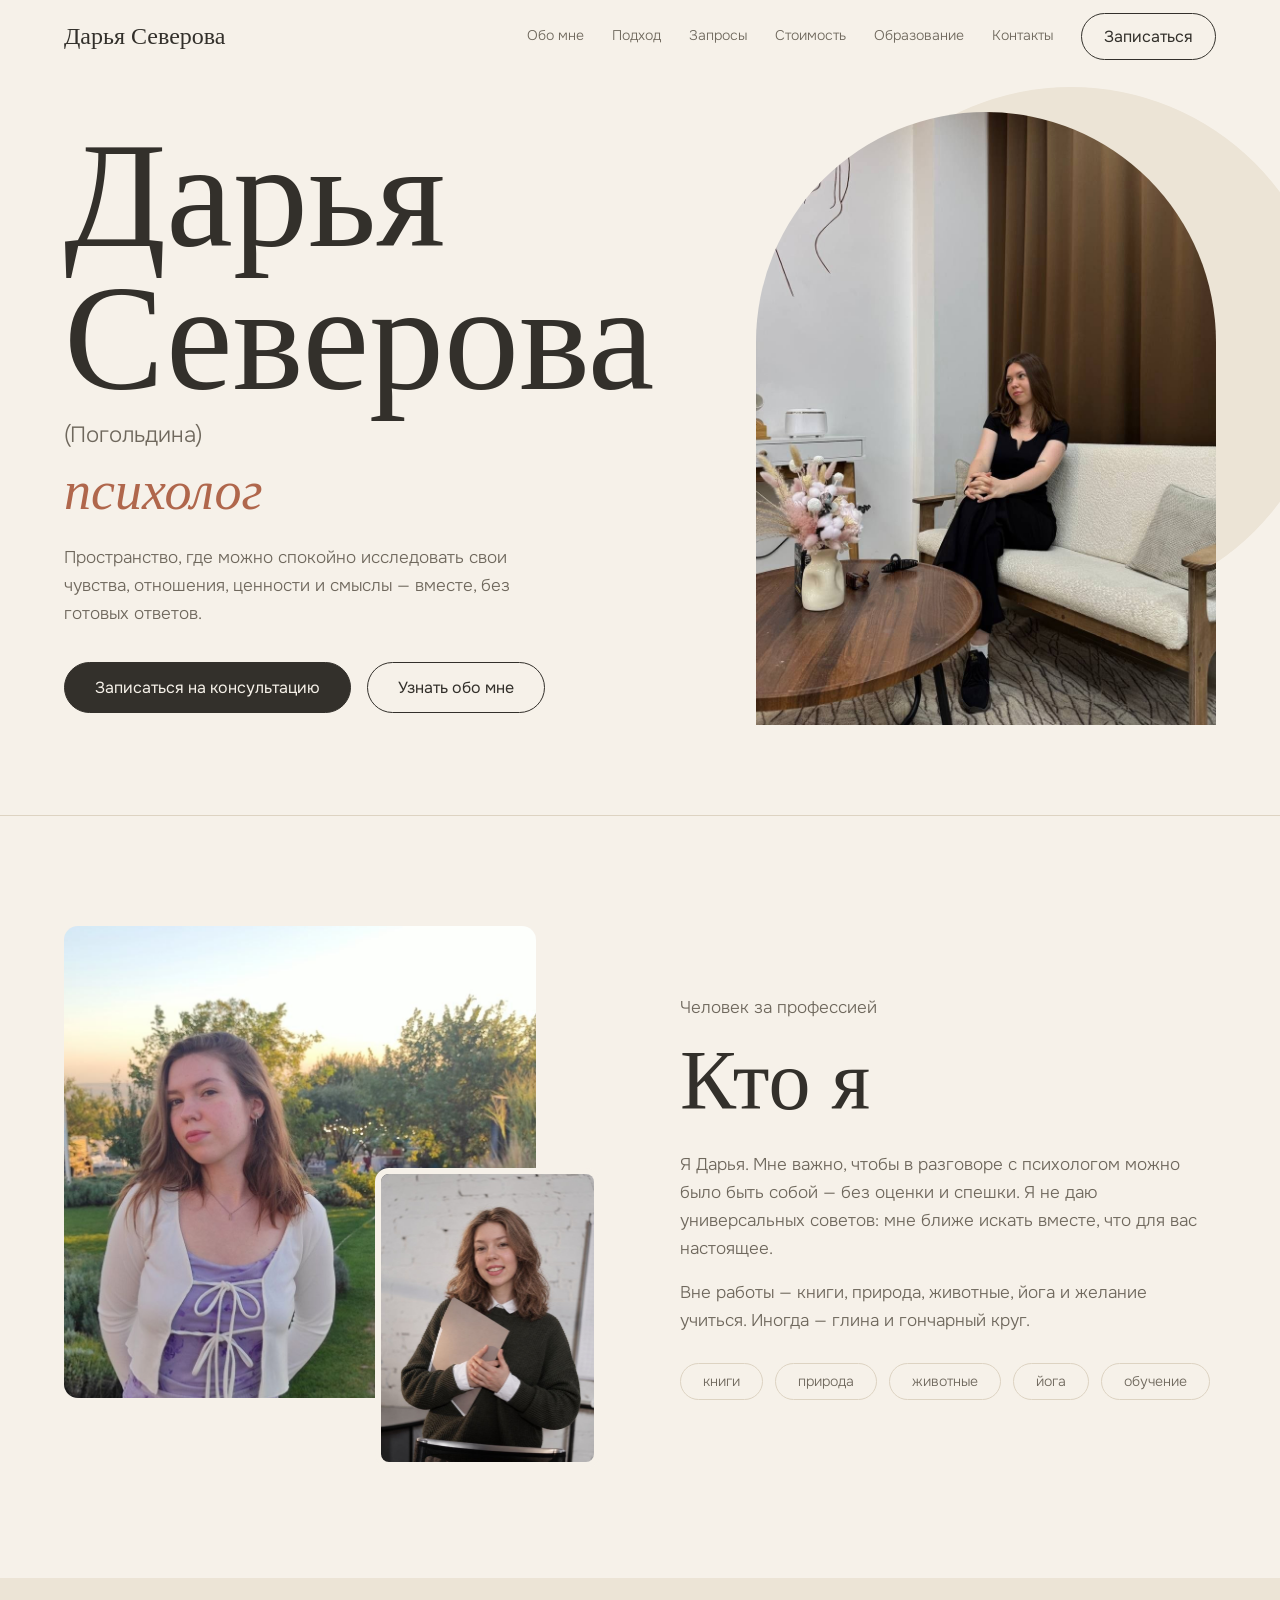
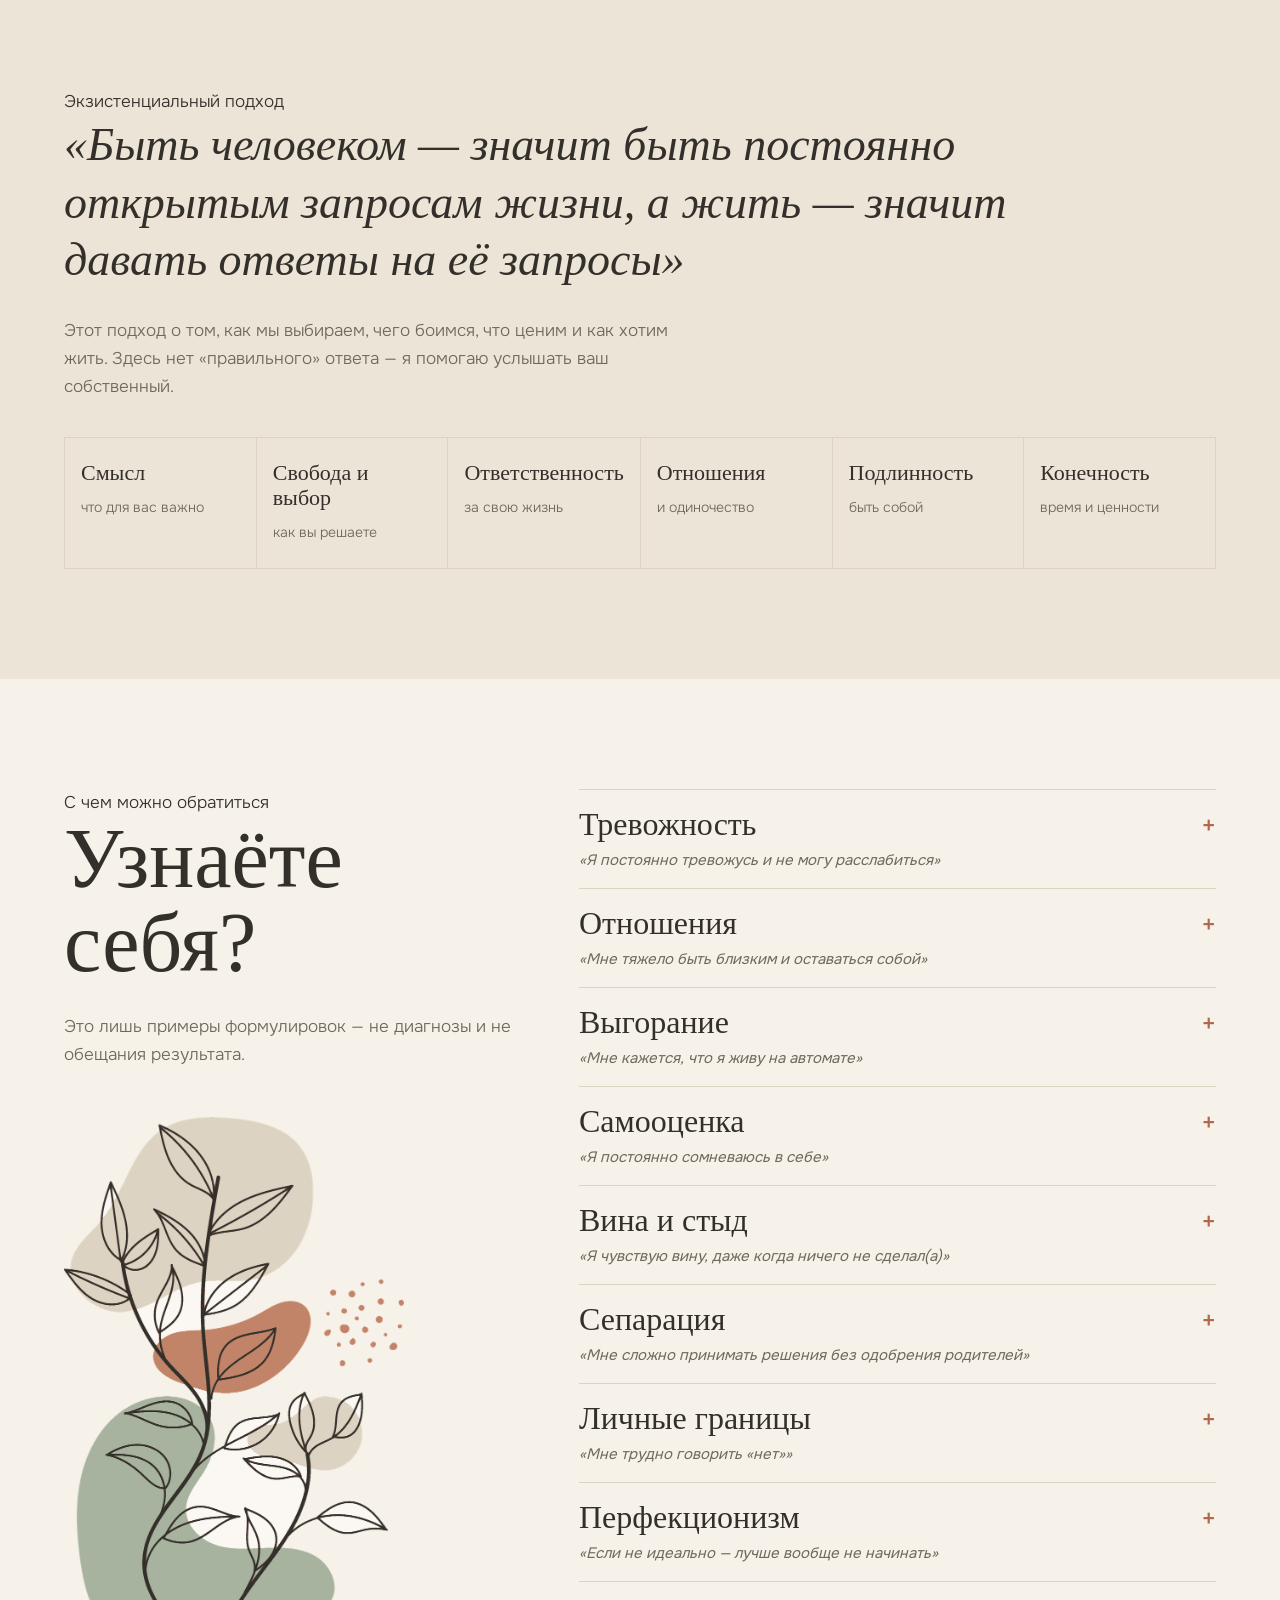
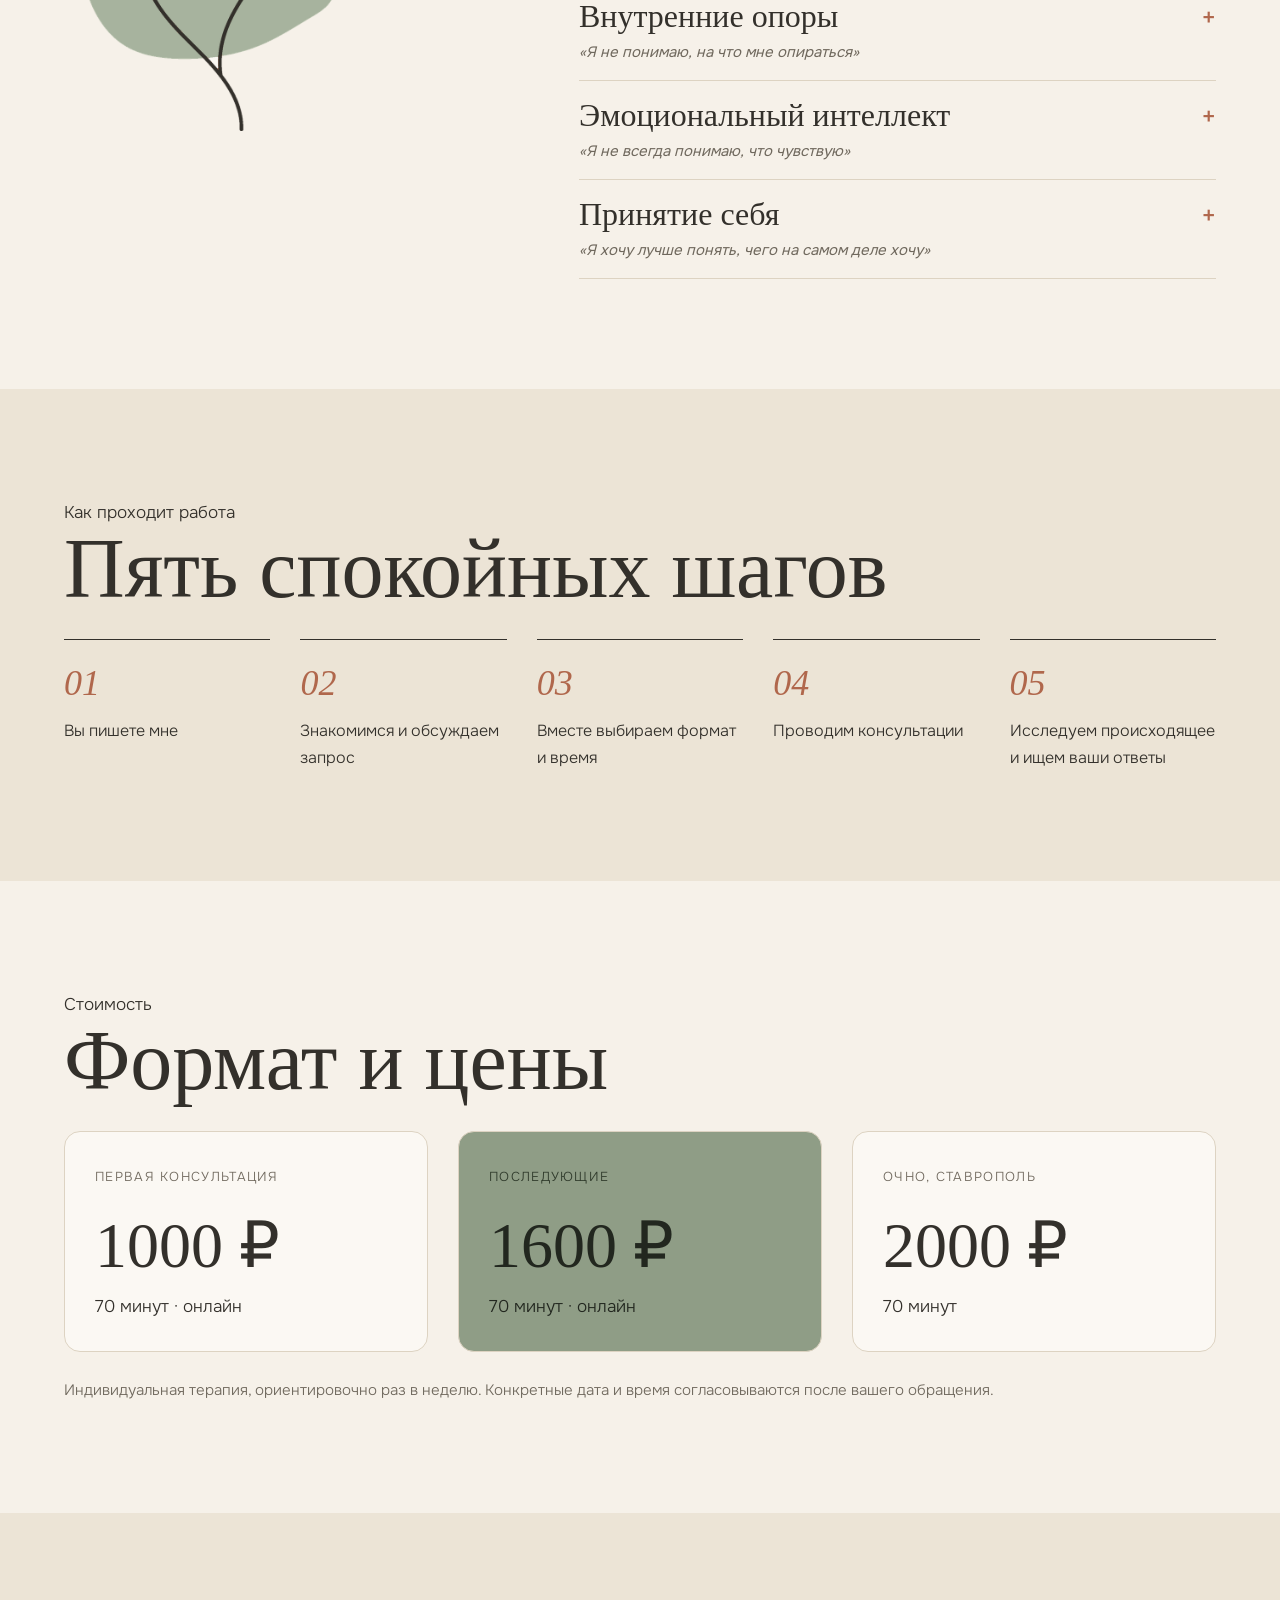
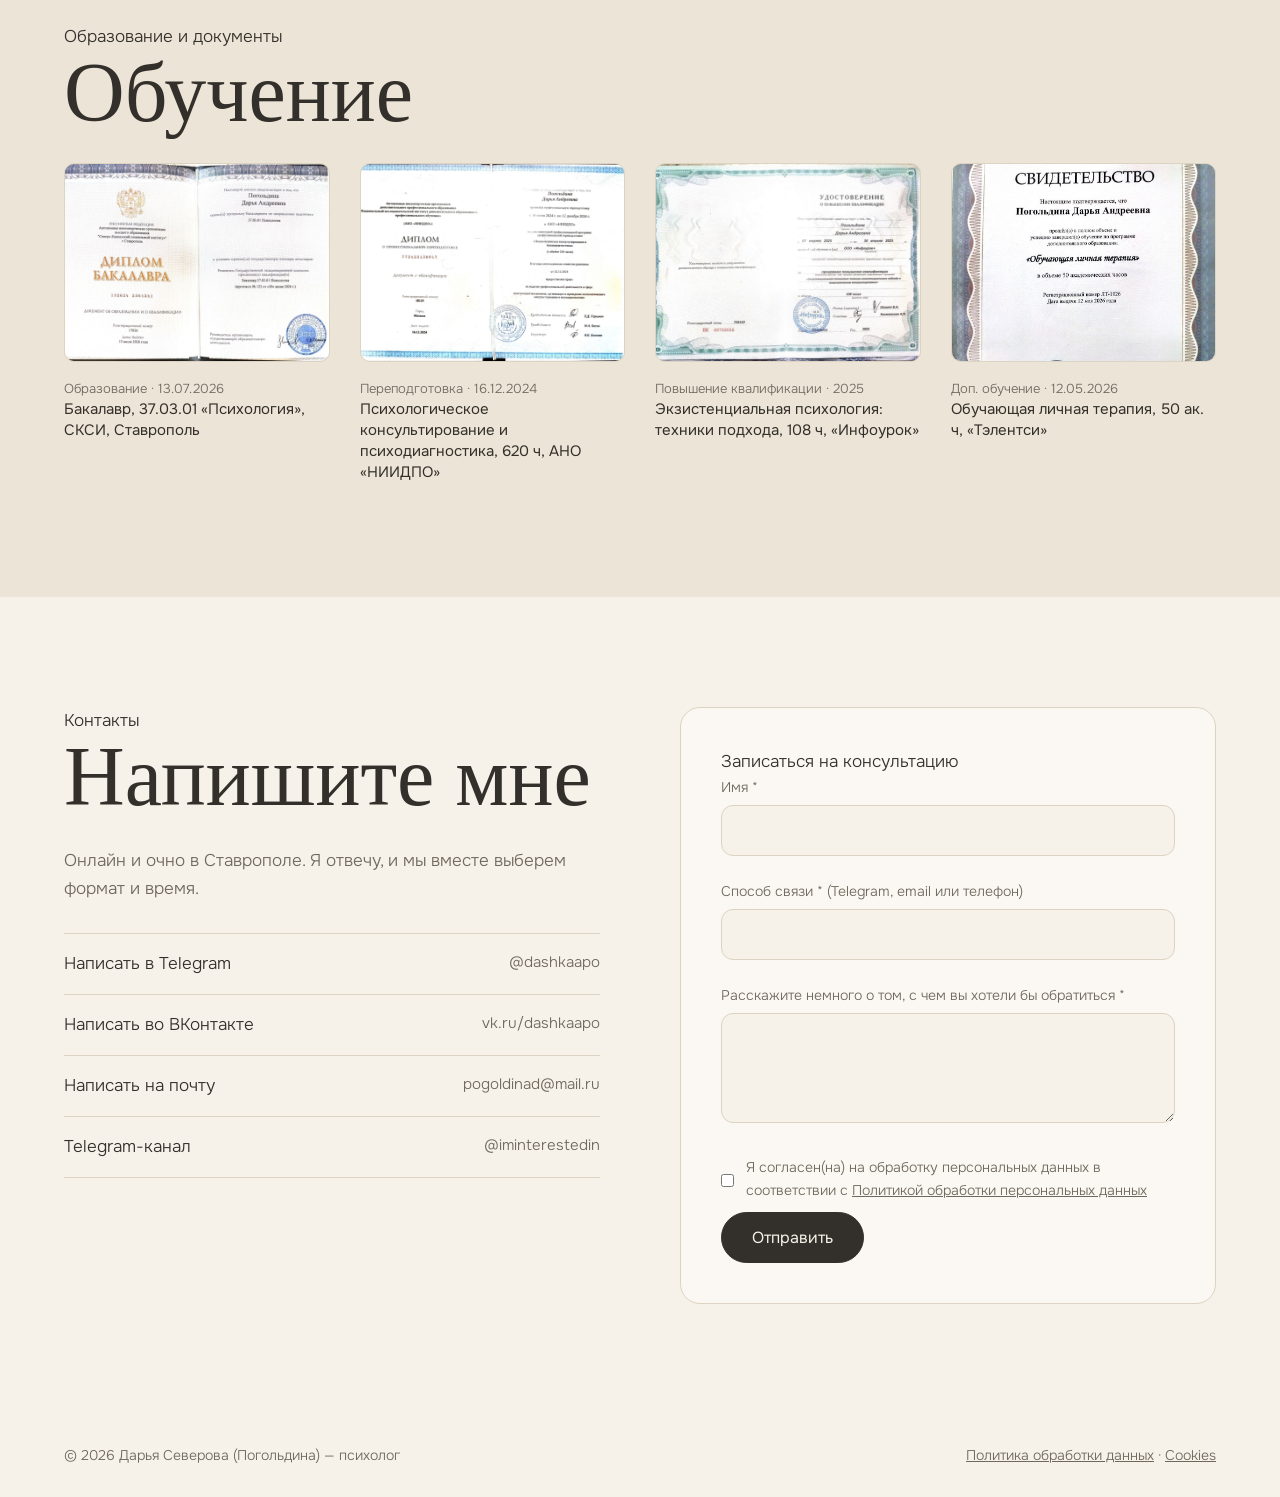
==== index.html @ a4f7fffe "Add files via upload" ====
<!doctype html>
<html lang="ru">
  <head>
    <meta charset="utf-8" />
    <meta name="viewport" content="width=device-width,initial-scale=1" />
    <title>Дарья Северова — психолог | Ставрополь и онлайн</title>
    <meta
      name="description"
      content="Дарья Северова — психолог, экзистенциальный подход. Индивидуальные консультации онлайн и очно в Ставрополе. Первая консультация — 1000 ₽."
    />
    <link rel="canonical" href="https://daryaseverova.github.io/" />
    <meta property="og:url" content="https://daryaseverova.github.io/" />
    <meta
      property="og:image"
      content="https://daryaseverova.github.io/img/portrait-main.jpg"
    />
    <meta property="og:locale" content="ru_RU" />
    <meta property="og:title" content="Дарья Северова — психолог" />
    <meta
      property="og:description"
      content="Психолог, экзистенциальный подход. Консультации онлайн и очно в Ставрополе. Первая консультация — 1000 ₽."
    />
    <meta property="og:type" content="website" />
    <script type="application/ld+json">
      {
        "@context": "https://schema.org",
        "@graph": [
          {
            "@type": "WebSite",
            "@id": "https://daryaseverova.github.io/#site",
            "url": "https://daryaseverova.github.io/",
            "name": "Дарья Северова — психолог",
            "inLanguage": "ru"
          },
          {
            "@type": "Person",
            "@id": "https://daryaseverova.github.io/#person",
            "name": "Дарья Северова",
            "alternateName": "Дарья Погольдина",
            "jobTitle": "Психолог",
            "url": "https://daryaseverova.github.io/",
            "image": "https://daryaseverova.github.io/img/portrait-main.jpg",
            "email": "mailto:pogoldinad@mail.ru",
            "workLocation": {
              "@type": "Place",
              "address": {
                "@type": "PostalAddress",
                "addressLocality": "Ставрополь",
                "addressCountry": "RU"
              }
            },
            "knowsAbout": [
              "экзистенциальная психология",
              "психологическое консультирование"
            ],
            "alumniOf": {
              "@type": "CollegeOrUniversity",
              "name": "Северо-Кавказский социальный институт"
            },
            "sameAs": [
              "https://t.me/dashkaapo",
              "https://vk.ru/dashkaapo",
              "https://t.me/iminterestedin"
            ]
          }
        ]
      }
    </script>
    <link rel="icon" href="/favicon.svg" type="image/svg+xml" />
    <link rel="icon" href="/favicon.ico" sizes="48x48" />
    <link rel="apple-touch-icon" href="/apple-touch-icon.png" />
    <link rel="stylesheet" href="css/style.css" />
  </head>

  <body>
    <header>
      <div class="wrap">
        <a class="logo" href="#top">Дарья Северова</a>
        <button class="burger" aria-label="Меню" aria-expanded="false">
          ☰
        </button>
        <nav aria-label="Основная">
          <a href="#about">Обо мне</a><a href="#approach">Подход</a
          ><a href="#requests">Запросы</a><a href="#price">Стоимость</a
          ><a href="#education">Образование</a><a href="#contacts">Контакты</a
          ><a class="btn" href="#contacts">Записаться</a>
        </nav>
      </div>
    </header>
    <main id="top">
      <section class="hero">
        <div class="wrap">
          <div>
            <h1>Дарья Северова</h1>
            <p class="maiden">(Погольдина)</p>
            <p class="role">психолог</p>
            <p class="lead">
              Пространство, где можно спокойно исследовать свои чувства,
              отношения, ценности и смыслы — вместе, без готовых ответов.
            </p>
            <div class="btns">
              <a class="btn fill" href="#contacts">Записаться на консультацию</a
              ><a class="btn" href="#about">Узнать обо мне</a>
            </div>
          </div>
          <div class="arch">
            <img src="img/portrait-main.jpg" alt="Дарья Северова, психолог" />
          </div>
        </div>
      </section>
      <section
        id="about"
        class="about"
        style="border-top: 1px solid var(--line)"
      >
        <div class="wrap">
          <div class="ph rv">
            <img
              class="big"
              src="img/portrait-smile.jpg"
              alt="Дарья улыбается"
              loading="lazy"
            /><img
              class="small"
              src="img/portrait-flower.jpg"
              alt="Дарья рядом с сухими цветами"
              loading="lazy"
            />
          </div>
          <div class="rv">
            <p class="eyebrow">Человек за профессией</p>
            <h2>Кто я</h2>
            <p>
              Я Дарья. Мне важно, чтобы в разговоре с психологом можно было быть
              собой — без оценки и спешки. Я не даю универсальных советов: мне
              ближе искать вместе, что для вас настоящее.
            </p>
            <p>
              Вне работы — книги, природа, животные, йога и желание учиться.
              Иногда — глина и гончарный круг.
            </p>
            <ul class="tags">
              <li>книги</li>
              <li>природа</li>
              <li>животные</li>
              <li>йога</li>
              <li>обучение</li>
            </ul>
          </div>
        </div>
      </section>
      <section id="approach" class="alt">
        <div class="wrap rv">
          <p class="eyebrow">Экзистенциальный подход</p>
          <p class="quote">
            «Быть человеком — значит быть постоянно открытым запросам жизни, а
            жить — значит давать ответы на её запросы»
          </p>
          <p class="lead2">
            Этот подход о том, как мы выбираем, чего боимся, что ценим и как
            хотим жить. Здесь нет «правильного» ответа — я помогаю услышать ваш
            собственный.
          </p>
          <div class="six">
            <div>
              <h3>Смысл</h3>
              <span>что для вас важно</span>
            </div>
            <div>
              <h3>Свобода и выбор</h3>
              <span>как вы решаете</span>
            </div>
            <div>
              <h3>Ответственность</h3>
              <span>за свою жизнь</span>
            </div>
            <div>
              <h3>Отношения</h3>
              <span>и одиночество</span>
            </div>
            <div>
              <h3>Подлинность</h3>
              <span>быть собой</span>
            </div>
            <div>
              <h3>Конечность</h3>
              <span>время и ценности</span>
            </div>
          </div>
        </div>
      </section>
      <section id="requests" class="req">
        <div class="wrap">
          <div class="rv">
            <p class="eyebrow">С чем можно обратиться</p>
            <h2>Узнаёте себя?</h2>
            <p class="note">
              Это лишь примеры формулировок — не диагнозы и не обещания
              результата.
            </p>
            <img
              class="ill"
              src="img/botanical.png"
              alt=""
              width="800"
              height="1443"
              loading="lazy"
            />
          </div>
          <div class="acc rv">
            <div class="acc-item">
              <button aria-expanded="false">
                <h3>Тревожность</h3>
                <em>«Я постоянно тревожусь и не могу расслабиться»</em
                ><span class="plus" aria-hidden="true">+</span>
              </button>
              <p class="more">
                Можно разобраться, что стоит за напряжением, и найти опоры,
                которые подходят именно вам.
              </p>
            </div>
            <div class="acc-item">
              <button aria-expanded="false">
                <h3>Отношения</h3>
                <em>«Мне тяжело быть близким и оставаться собой»</em
                ><span class="plus" aria-hidden="true">+</span>
              </button>
              <p class="more">
                Исследуем, как вы строите близость, чего хотите и чего боитесь в
                отношениях.
              </p>
            </div>
            <div class="acc-item">
              <button aria-expanded="false">
                <h3>Выгорание</h3>
                <em>«Мне кажется, что я живу на автомате»</em
                ><span class="plus" aria-hidden="true">+</span>
              </button>
              <p class="more">
                Смотрим на усталость, ресурсы и на то, что для вас действительно
                важно.
              </p>
            </div>
            <div class="acc-item">
              <button aria-expanded="false">
                <h3>Самооценка</h3>
                <em>«Я постоянно сомневаюсь в себе»</em
                ><span class="plus" aria-hidden="true">+</span>
              </button>
              <p class="more">
                Присматриваемся к внутреннему голосу и учимся опираться на
                собственный взгляд.
              </p>
            </div>
            <div class="acc-item">
              <button aria-expanded="false">
                <h3>Вина и стыд</h3>
                <em>«Я чувствую вину, даже когда ничего не сделал(а)»</em
                ><span class="plus" aria-hidden="true">+</span>
              </button>
              <p class="more">
                Бережно исследуем эти чувства и то, откуда они приходят.
              </p>
            </div>
            <div class="acc-item">
              <button aria-expanded="false">
                <h3>Сепарация</h3>
                <em>«Мне сложно принимать решения без одобрения родителей»</em
                ><span class="plus" aria-hidden="true">+</span>
              </button>
              <p class="more">
                Ищем свою позицию во взрослых отношениях с семьёй.
              </p>
            </div>
            <div class="acc-item">
              <button aria-expanded="false">
                <h3>Личные границы</h3>
                <em>«Мне трудно говорить «нет»»</em
                ><span class="plus" aria-hidden="true">+</span>
              </button>
              <p class="more">
                Понимаем, где ваши границы и что мешает их обозначать.
              </p>
            </div>
            <div class="acc-item">
              <button aria-expanded="false">
                <h3>Перфекционизм</h3>
                <em>«Если не идеально — лучше вообще не начинать»</em
                ><span class="plus" aria-hidden="true">+</span>
              </button>
              <p class="more">
                Смотрим, какие требования к себе вы держите и чему они служат.
              </p>
            </div>
            <div class="acc-item">
              <button aria-expanded="false">
                <h3>Внутренние опоры</h3>
                <em>«Я не понимаю, на что мне опираться»</em
                ><span class="plus" aria-hidden="true">+</span>
              </button>
              <p class="more">
                Вместе ищем ваши ценности, ресурсы и точки опоры.
              </p>
            </div>
            <div class="acc-item">
              <button aria-expanded="false">
                <h3>Эмоциональный интеллект</h3>
                <em>«Я не всегда понимаю, что чувствую»</em
                ><span class="plus" aria-hidden="true">+</span>
              </button>
              <p class="more">
                Учимся замечать, называть и проживать свои чувства.
              </p>
            </div>
            <div class="acc-item">
              <button aria-expanded="false">
                <h3>Принятие себя</h3>
                <em>«Я хочу лучше понять, чего на самом деле хочу»</em
                ><span class="plus" aria-hidden="true">+</span>
              </button>
              <p class="more">
                Исследуем желания, ценности и собственные ответы.
              </p>
            </div>
          </div>
        </div>
      </section>
      <section class="alt">
        <div class="wrap rv">
          <p class="eyebrow">Как проходит работа</p>
          <h2>Пять спокойных шагов</h2>
          <ol class="steps">
            <li><b>01</b>Вы пишете мне</li>
            <li><b>02</b>Знакомимся и обсуждаем запрос</li>
            <li><b>03</b>Вместе выбираем формат и время</li>
            <li><b>04</b>Проводим консультации</li>
            <li><b>05</b>Исследуем происходящее и ищем ваши ответы</li>
          </ol>
        </div>
      </section>
      <section id="price">
        <div class="wrap rv">
          <p class="eyebrow">Стоимость</p>
          <h2>Формат и цены</h2>
          <div class="prices">
            <div class="price">
              <small>Первая консультация</small><strong>1000 ₽</strong>70 минут
              · онлайн
            </div>
            <div class="price sage">
              <small>Последующие</small><strong>1600 ₽</strong>70 минут · онлайн
            </div>
            <div class="price">
              <small>Очно, Ставрополь</small><strong>2000 ₽</strong>70 минут
            </div>
          </div>
          <p class="pnote">
            Индивидуальная терапия, ориентировочно раз в неделю. Конкретные дата
            и время согласовываются после вашего обращения.
          </p>
        </div>
      </section>
      <section id="education" class="alt">
        <div class="wrap rv">
          <p class="eyebrow">Образование и документы</p>
          <h2>Обучение</h2>
          <ul class="docs">
            <li>
              <button
                class="doc"
                data-cap="Бакалавр, 37.03.01 «Психология», СКСИ, Ставрополь"
              >
                <img
                  src="img/diploma-1-bachelor.jpg"
                  alt="Диплом бакалавра"
                  loading="lazy"
                /><small>Образование · 13.07.2026</small
                ><span>Бакалавр, 37.03.01 «Психология», СКСИ, Ставрополь</span>
              </button>
            </li>
            <li>
              <button
                class="doc"
                data-cap="Психологическое консультирование и психодиагностика, 620 ч, АНО «НИИДПО»"
              >
                <img
                  src="img/diploma-2-retraining.jpg"
                  alt="Диплом о профессиональной переподготовке"
                  loading="lazy"
                /><small>Переподготовка · 16.12.2024</small
                ><span
                  >Психологическое консультирование и психодиагностика, 620 ч,
                  АНО «НИИДПО»</span
                >
              </button>
            </li>
            <li>
              <button
                class="doc"
                data-cap="Экзистенциальная психология: техники подхода, 108 ч, «Инфоурок»"
              >
                <img
                  src="img/diploma-3-existential.jpg"
                  alt="Удостоверение о повышении квалификации"
                  loading="lazy"
                /><small>Повышение квалификации · 2025</small
                ><span
                  >Экзистенциальная психология: техники подхода, 108 ч,
                  «Инфоурок»</span
                >
              </button>
            </li>
            <li>
              <button
                class="doc"
                data-cap="Обучающая личная терапия, 50 ак. ч, «Тэлентси»"
              >
                <img
                  src="img/diploma-4-therapy.jpg"
                  alt="Свидетельство об обучении"
                  loading="lazy"
                /><small>Доп. обучение · 12.05.2026</small
                ><span>Обучающая личная терапия, 50 ак. ч, «Тэлентси»</span>
              </button>
            </li>
          </ul>
        </div>
      </section>
      <section id="contacts" class="contacts">
        <div class="wrap">
          <div class="rv">
            <p class="eyebrow">Контакты</p>
            <h2>Напишите мне</h2>
            <p class="note" style="color: var(--mute); margin-bottom: 30px">
              Онлайн и очно в Ставрополе. Я отвечу, и мы вместе выберем формат и
              время.
            </p>
            <div class="links">
              <a href="https://t.me/dashkaapo" target="_blank" rel="noopener"
                >Написать в Telegram<span>@dashkaapo</span></a
              >
              <a href="https://vk.ru/dashkaapo" target="_blank" rel="noopener"
                >Написать во ВКонтакте<span>vk.ru/dashkaapo</span></a
              >
              <a href="mailto:pogoldinad@mail.ru"
                >Написать на почту<span>pogoldinad@mail.ru</span></a
              >
              <a
                href="https://t.me/iminterestedin"
                target="_blank"
                rel="noopener"
                >Telegram-канал<span>@iminterestedin</span></a
              >
            </div>
          </div>
          <form id="form" class="rv" novalidate>
            <p class="eyebrow">Записаться на консультацию</p>
            <label for="n">Имя *</label
            ><input id="n" type="text" autocomplete="name" required />
            <p class="err" data-for="n"></p>
            <label for="c">Способ связи * (Telegram, email или телефон)</label
            ><input id="c" type="text" required />
            <p class="err" data-for="c"></p>
            <label for="m"
              >Расскажите немного о том, с чем вы хотели бы обратиться *</label
            ><textarea id="m" required></textarea>
            <p class="err" data-for="m"></p>
            <div class="consent">
              <input id="k" type="checkbox" required /><label
                for="k"
                style="margin: 0"
                >Я согласен(на) на обработку персональных данных в соответствии
                с
                <a href="/privacy"
                  >Политикой обработки персональных данных</a
                ></label
              >
            </div>
            <p class="err" data-for="k"></p>
            <button class="btn fill" type="submit">Отправить</button>
            <p class="ok" id="ok" role="status">
              Спасибо за обращение. Дарья свяжется с вами, и вместе вы
              определите удобный формат и время встречи.
            </p>
          </form>
        </div>
      </section>
    </main>
    <footer>
      <div class="wrap">
        <span>© 2026 Дарья Северова (Погольдина) — психолог</span
        ><span
          ><a href="/privacy">Политика обработки данных</a> ·
          <a href="/cookies">Cookies</a></span
        >
      </div>
    </footer>
    <div
      class="lb"
      id="lb"
      role="dialog"
      aria-modal="true"
      aria-label="Просмотр документа"
    >
      <button class="x" aria-label="Закрыть">×</button
      ><button class="p" aria-label="Назад">‹</button>
      <div class="lb-in">
        <img id="lbi" alt="" />
        <p id="lbc"></p>
      </div>
      <button class="n" aria-label="Вперёд">›</button>
    </div>
    <script src="js/main.js"></script>
  </body>
</html>
---- css/style.css ----
@font-face {
  font-family: "Cormorant Garamond";
  font-style: normal;
  font-weight: 300 700;
  font-display: swap;
  src: url("fonts/CormorantGaramond-VariableFont_wght.ttf") format("truetype");
}

@font-face {
  font-family: "Cormorant Garamond";
  font-style: italic;
  font-weight: 300 700;
  font-display: swap;
  src: url("fonts/CormorantGaramond-Italic-VariableFont_wght.ttf")
    format("truetype");
}

@font-face {
  font-family: "Onest";
  font-style: normal;
  font-weight: 100 900;
  font-display: swap;
  src: url("fonts/Onest-VariableFont_wght.ttf") format("truetype");
}

:root {
  --bg: #f6f1e9;
  --bg2: #ece4d6;
  --card: #fbf8f3;
  --line: #ddd3c2;
  --ink: #33302b;
  --mute: #6f685d;
  --sage: #8f9d86;
  --terra: #b0674c;
  --serif: "Cormorant Garamond", Georgia, serif;
  --sans: "Onest", system-ui, sans-serif;
}

* {
  box-sizing: border-box;
  margin: 0;
}

html {
  scroll-behavior: smooth;
  scroll-padding-top: 80px;
}

body {
  background: var(--bg);
  color: var(--ink);
  font: 300 17px/1.65 var(--sans);
  overflow-x: hidden;
}

img {
  display: block;
  max-width: 100%;
}

a {
  color: inherit;
}

:focus-visible {
  outline: 2px solid var(--terra);
  outline-offset: 3px;
}

.wrap {
  max-width: 1200px;
  margin: 0 auto;
  padding: 0 24px;
}

h1,
h2,
h3 {
  font-family: var(--serif);
  font-weight: 400;
  line-height: 1;
}

h2 {
  font-size: clamp(44px, 7vw, 84px);
  margin-bottom: 28px;
}

section {
  padding: 110px 0;
}

.alt {
  background: var(--bg2);
}

.btn {
  display: inline-block;
  padding: 14px 30px;
  border: 1px solid var(--ink);
  border-radius: 30px;
  text-decoration: none;
  font: 400 16px var(--sans);
  background: none;
  color: var(--ink);
  cursor: pointer;
  transition: 0.25s;
}

.btn.fill {
  background: var(--ink);
  color: var(--bg);
}

.btn:hover {
  background: var(--terra);
  border-color: var(--terra);
  color: #fff;
}

header {
  position: sticky;
  top: 0;
  z-index: 20;
  background: rgba(246, 241, 233, 0.92);
  backdrop-filter: blur(8px);
}

header .wrap {
  display: flex;
  align-items: center;
  justify-content: space-between;
  height: 72px;
}

.logo {
  font: 500 24px var(--serif);
  text-decoration: none;
}

nav {
  display: flex;
  gap: 28px;
  align-items: center;
}

nav a {
  font-size: 14px;
  color: var(--mute);
  text-decoration: none;
}

nav a:hover {
  color: var(--terra);
}

nav .btn {
  padding: 12px 22px;
  font-size: 16px;
  color: var(--ink);
}

nav .btn:hover {
  color: #fff;
}

.burger {
  display: none;
  background: none;
  border: 0;
  font-size: 28px;
  color: var(--ink);
  cursor: pointer;
}

.hero {
  padding: 40px 0 90px;
  position: relative;
}

.hero .wrap {
  display: grid;
  grid-template-columns: 1.2fr 1fr;
  gap: 20px;
  align-items: center;
}

.hero h1 {
  font-size: clamp(76px, 12vw, 150px);
  line-height: 0.95;
}

.maiden {
  font-size: 22px;
  color: var(--mute);
  margin: 8px 0 10px;
}

.role {
  font: italic 300 clamp(38px, 5vw, 54px)/1 var(--serif);
  color: var(--terra);
  margin-bottom: 26px;
}

.hero p.lead {
  max-width: 460px;
  color: var(--mute);
  margin-bottom: 34px;
}

.btns {
  display: flex;
  gap: 16px;
  flex-wrap: wrap;
}

.arch {
  position: relative;
  justify-self: end;
  width: min(460px, 100%);
}

.arch:before {
  content: "";
  position: absolute;
  width: 113%;
  aspect-ratio: 1;
  border-radius: 50%;
  background: var(--bg2);
  top: -4%;
  left: 12%;
  z-index: 0;
}

.arch img {
  position: relative;
  width: 100%;
  aspect-ratio: 3/4;
  object-fit: cover;
  border-radius: 230px 230px 0 0;
}

.about .wrap {
  display: grid;
  grid-template-columns: 1fr 1fr;
  gap: 80px;
  align-items: center;
}

.ph {
  position: relative;
  padding-bottom: 70px;
}

.ph .big {
  width: 88%;
  aspect-ratio: 1;
  object-fit: cover;
  object-position: 50% 22%;
  border-radius: 14px;
}

.ph .small {
  position: absolute;
  right: 0;
  bottom: 0;
  width: 42%;
  aspect-ratio: 3/4;
  object-fit: cover;
  border-radius: 14px;
  border: 6px solid var(--bg);
}

.about p {
  color: var(--mute);
  margin-bottom: 16px;
}

.tags {
  display: flex;
  flex-wrap: wrap;
  gap: 12px;
  margin-top: 28px;
  list-style: none;
  padding: 0;
}

.tags li {
  border: 1px solid var(--line);
  border-radius: 20px;
  padding: 6px 22px;
  font-size: 14px;
  color: var(--mute);
}

.quote {
  font: italic 400 clamp(28px, 4vw, 46px)/1.25 var(--serif);
  max-width: 1000px;
  margin-bottom: 28px;
}

.lead2 {
  color: var(--mute);
  max-width: 640px;
  margin-bottom: 36px;
}

.six {
  display: grid;
  grid-template-columns: repeat(6, 1fr);
  border-top: 1px solid var(--line);
  border-left: 1px solid var(--line);
}

.six div {
  padding: 22px 16px;
  border: 1px solid var(--line);
  border-top: 0;
  border-left: 0;
}

.six h3 {
  font-size: 22px;
  font-weight: 500;
  margin-bottom: 8px;
  line-height: 1.15;
}

.six span {
  font-size: 14px;
  color: var(--mute);
}

.banner {
  margin-top: 36px;
  width: 100%;
  height: clamp(140px, 20vw, 220px);
  object-fit: cover;
  object-position: 50% 100%;
  border-radius: 14px;
}

.req .wrap {
  display: grid;
  grid-template-columns: 5fr 7fr;
  gap: 60px;
}

.req .note {
  color: var(--mute);
}

.req .ill {
  display: block;
  width: min(340px, 100%);
  height: auto;
  margin-top: 48px;
}

.acc {
  border-top: 1px solid var(--line);
}

.acc-item {
  border-bottom: 1px solid var(--line);
}

.acc button {
  width: 100%;
  text-align: left;
  background: none;
  border: 0;
  padding: 18px 0;
  cursor: pointer;
  color: var(--ink);
  display: grid;
  grid-template-columns: 1fr auto;
  font-family: inherit;
}

.acc h3 {
  font-size: clamp(26px, 3vw, 32px);
}

.acc em {
  grid-column: 1;
  font-size: 15px;
  color: var(--mute);
  margin-top: 6px;
}

.acc .plus {
  grid-row: 1;
  grid-column: 2;
  font-size: 28px;
  color: var(--terra);
  transition: transform 0.3s;
}

.acc button[aria-expanded="true"] .plus {
  transform: rotate(45deg);
}

.acc .more {
  display: none;
  padding: 0 0 20px;
  color: var(--mute);
  font-size: 16px;
  max-width: 520px;
}

.acc .more.open {
  display: block;
}

.steps {
  display: grid;
  grid-template-columns: repeat(5, 1fr);
  gap: 30px;
  list-style: none;
  padding: 0;
}

.steps li {
  border-top: 1px solid var(--ink);
  padding-top: 22px;
  font-size: 16px;
}

.steps b {
  display: block;
  font: italic 300 36px var(--serif);
  color: var(--terra);
  margin-bottom: 14px;
}

.prices {
  display: grid;
  grid-template-columns: repeat(3, 1fr);
  gap: 30px;
}

.price {
  background: var(--card);
  border: 1px solid var(--line);
  border-radius: 16px;
  padding: 30px;
}

.price.sage {
  background: var(--sage);
  color: #22271f;
}

.price small {
  font-size: 13px;
  letter-spacing: 0.1em;
  text-transform: uppercase;
  color: var(--mute);
}

.sage small {
  color: #2f3a2b;
}

.price strong {
  display: block;
  font: 400 64px/1.2 var(--serif);
  margin: 18px 0 8px;
}

.pnote {
  margin-top: 26px;
  font-size: 15px;
  color: var(--mute);
}

.docs {
  display: grid;
  grid-template-columns: repeat(4, 1fr);
  gap: 48px 30px;
  list-style: none;
  padding: 0;
}

.doc {
  background: none;
  border: 0;
  padding: 0;
  text-align: left;
  cursor: zoom-in;
  color: inherit;
  font: inherit;
  width: 100%;
}

.doc img {
  width: 100%;
  aspect-ratio: 4/3;
  object-fit: cover;
  border: 1px solid var(--line);
  border-radius: 10px;
  margin-bottom: 16px;
}

.doc small {
  display: block;
  font-size: 13px;
  color: var(--mute);
}

.doc span {
  font-size: 15px;
  font-weight: 400;
  line-height: 1.4;
  display: block;
}

.contacts .wrap {
  display: grid;
  grid-template-columns: 1fr 1fr;
  gap: 80px;
}

.links a {
  display: flex;
  justify-content: space-between;
  gap: 16px;
  padding: 16px 0;
  border-bottom: 1px solid var(--line);
  text-decoration: none;
}

.links a:first-child {
  border-top: 1px solid var(--line);
}

.links a span {
  color: var(--mute);
  font-size: 15px;
}

.links a:hover {
  color: var(--terra);
}

form {
  background: var(--card);
  border: 1px solid var(--line);
  border-radius: 20px;
  padding: 40px;
}

label {
  display: block;
  font-size: 14px;
  color: var(--mute);
  margin: 0 0 6px;
}

input[type="text"],
textarea {
  width: 100%;
  background: var(--bg);
  border: 1px solid var(--line);
  border-radius: 12px;
  padding: 14px;
  font: 300 16px var(--sans);
  color: var(--ink);
  margin-bottom: 20px;
}

textarea {
  min-height: 110px;
  resize: vertical;
}

.err {
  color: #a3402a;
  font-size: 14px;
  margin: -12px 0 16px;
  min-height: 0;
}

.consent {
  display: flex;
  gap: 12px;
  font-size: 13px;
  color: var(--mute);
  margin-bottom: 22px;
}

.consent input {
  margin-top: 3px;
  flex: none;
  accent-color: var(--terra);
}

.ok {
  display: none;
  padding: 20px;
  border-radius: 12px;
  background: var(--bg2);
  margin-top: 20px;
}

footer {
  padding: 30px 0;
  font-size: 14px;
  color: var(--mute);
}

footer .wrap {
  display: flex;
  justify-content: space-between;
  gap: 16px;
  flex-wrap: wrap;
}

.lb {
  position: fixed;
  inset: 0;
  background: rgba(34, 39, 31, 0.92);
  display: none;
  align-items: center;
  justify-content: center;
  z-index: 50;
  touch-action: pan-y;
}

.lb.open {
  display: flex;
}

.lb-in {
  max-width: 94vw;
  max-height: 88vh;
  overflow: auto;
  text-align: center;
}

.lb img {
  max-width: 92vw;
  max-height: 80vh;
  cursor: zoom-in;
  transition: transform 0.25s;
}

.lb img.zoom {
  transform: scale(1.9);
  cursor: zoom-out;
}

.lb p {
  color: #ece4d6;
  font-size: 14px;
  margin-top: 10px;
}

.lb button {
  position: absolute;
  background: none;
  border: 0;
  color: #fff;
  font-size: 38px;
  cursor: pointer;
  padding: 12px;
}

.lb .x {
  top: 8px;
  right: 14px;
}

.lb .p {
  left: 8px;
  top: 50%;
}

.lb .n {
  right: 8px;
  top: 50%;
}

.rv {
  opacity: 0;
  transform: translateY(18px);
  transition:
    opacity 0.8s,
    transform 0.8s;
}

.rv.in {
  opacity: 1;
  transform: none;
}

@media (prefers-reduced-motion: reduce) {
  * {
    transition: none !important;
    scroll-behavior: auto !important;
  }

  .rv {
    opacity: 1;
    transform: none;
  }
}

@media (max-width: 980px) {
  .six {
    grid-template-columns: repeat(3, 1fr);
  }

  .steps {
    grid-template-columns: repeat(2, 1fr);
  }

  .docs {
    grid-template-columns: repeat(2, 1fr);
  }

  .prices {
    grid-template-columns: 1fr;
  }

  .req .wrap,
  .contacts .wrap,
  .about .wrap {
    grid-template-columns: 1fr;
    gap: 40px;
  }

  section {
    padding: 80px 0;
  }
}

@media (max-width: 760px) {
  .burger {
    display: block;
  }

  nav {
    display: none;
    position: absolute;
    top: 72px;
    left: 0;
    right: 0;
    flex-direction: column;
    align-items: flex-start;
    background: var(--bg);
    padding: 20px 24px;
    border-bottom: 1px solid var(--line);
  }

  nav.open {
    display: flex;
  }

  .hero .wrap {
    grid-template-columns: 1fr;
  }

  .arch {
    justify-self: center;
    margin-top: 20px;
    width: 82%;
  }

  .six {
    grid-template-columns: repeat(2, 1fr);
  }

  form {
    padding: 24px;
  }
}

.legal {
  max-width: 760px;
  padding: 80px 24px;
}

.legal h1 {
  font-size: clamp(38px, 6vw, 56px);
  margin: 40px 0 12px;
}

.legal h2 {
  font-size: 28px;
  margin: 34px 0 8px;
}

.legal p {
  color: var(--mute);
}

.legal .upd {
  margin-bottom: 28px;
}

.legal a:not(.btn) {
  color: var(--terra);
}
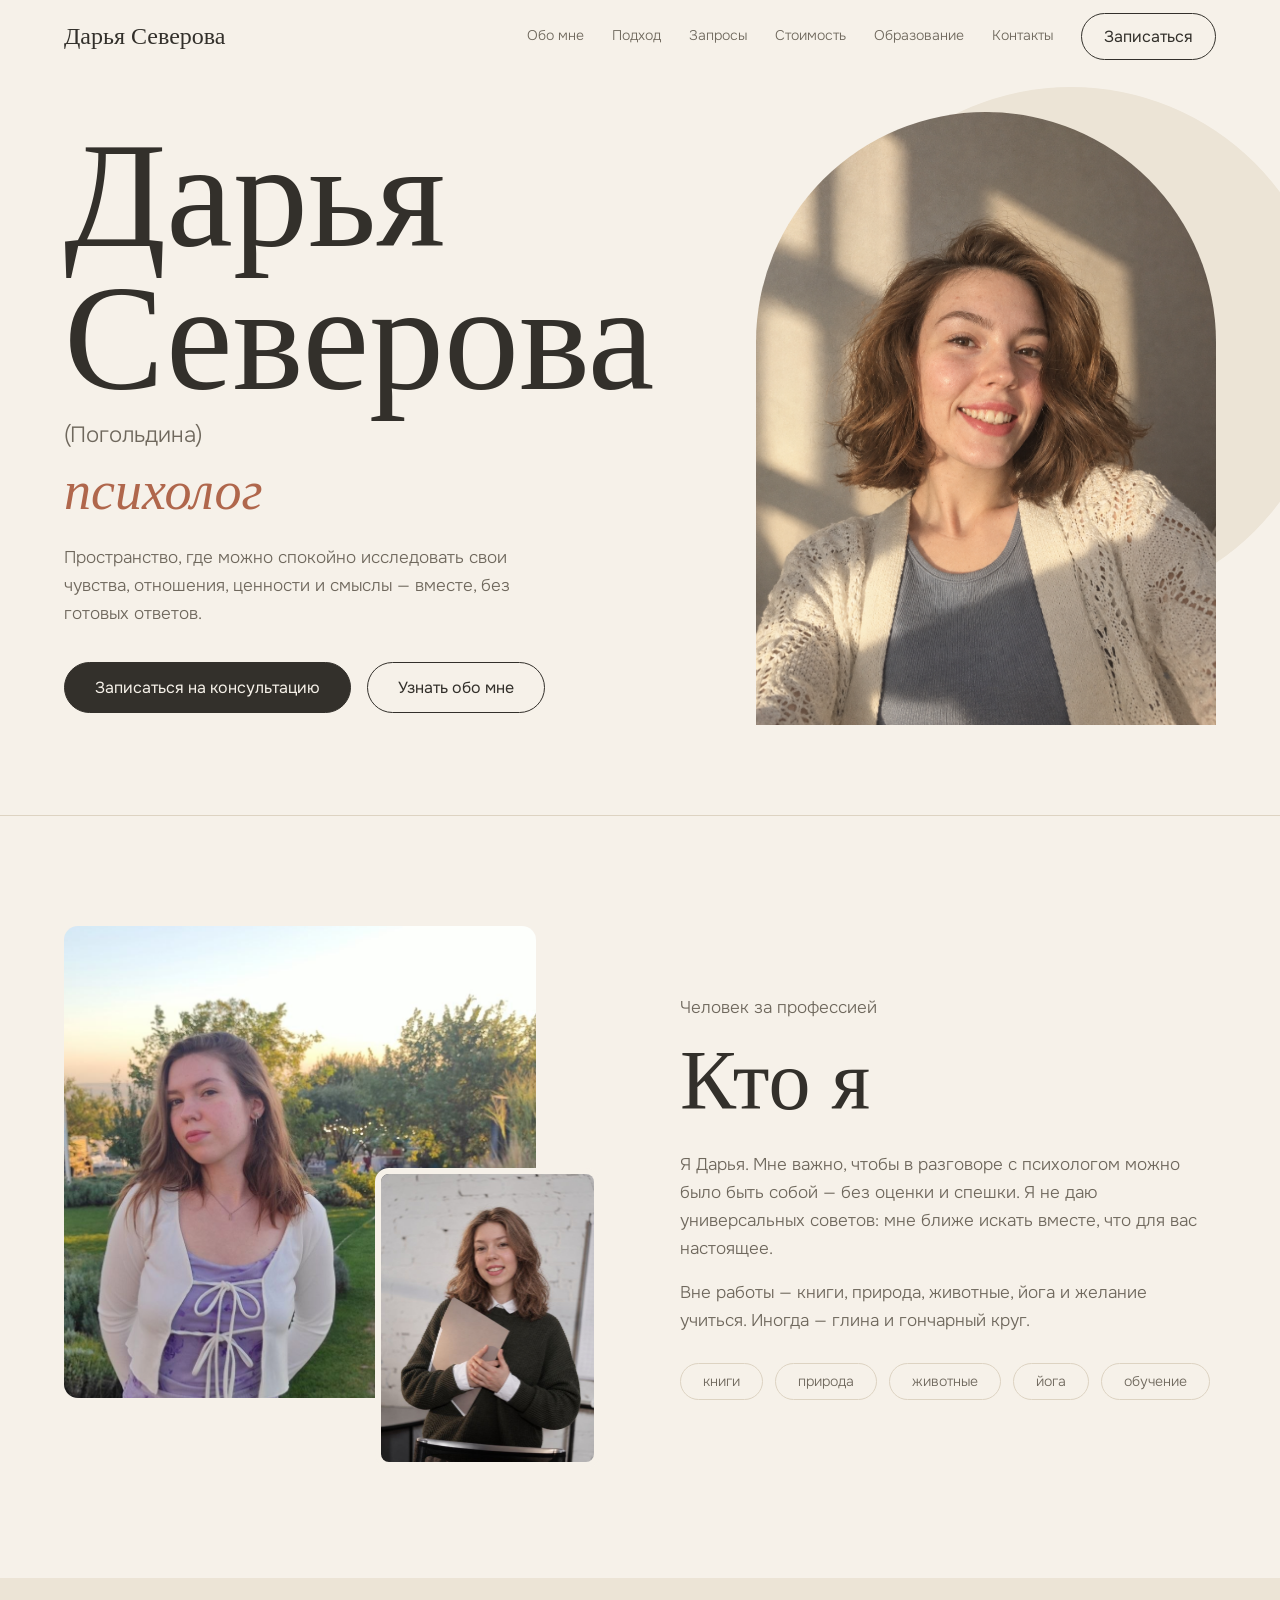
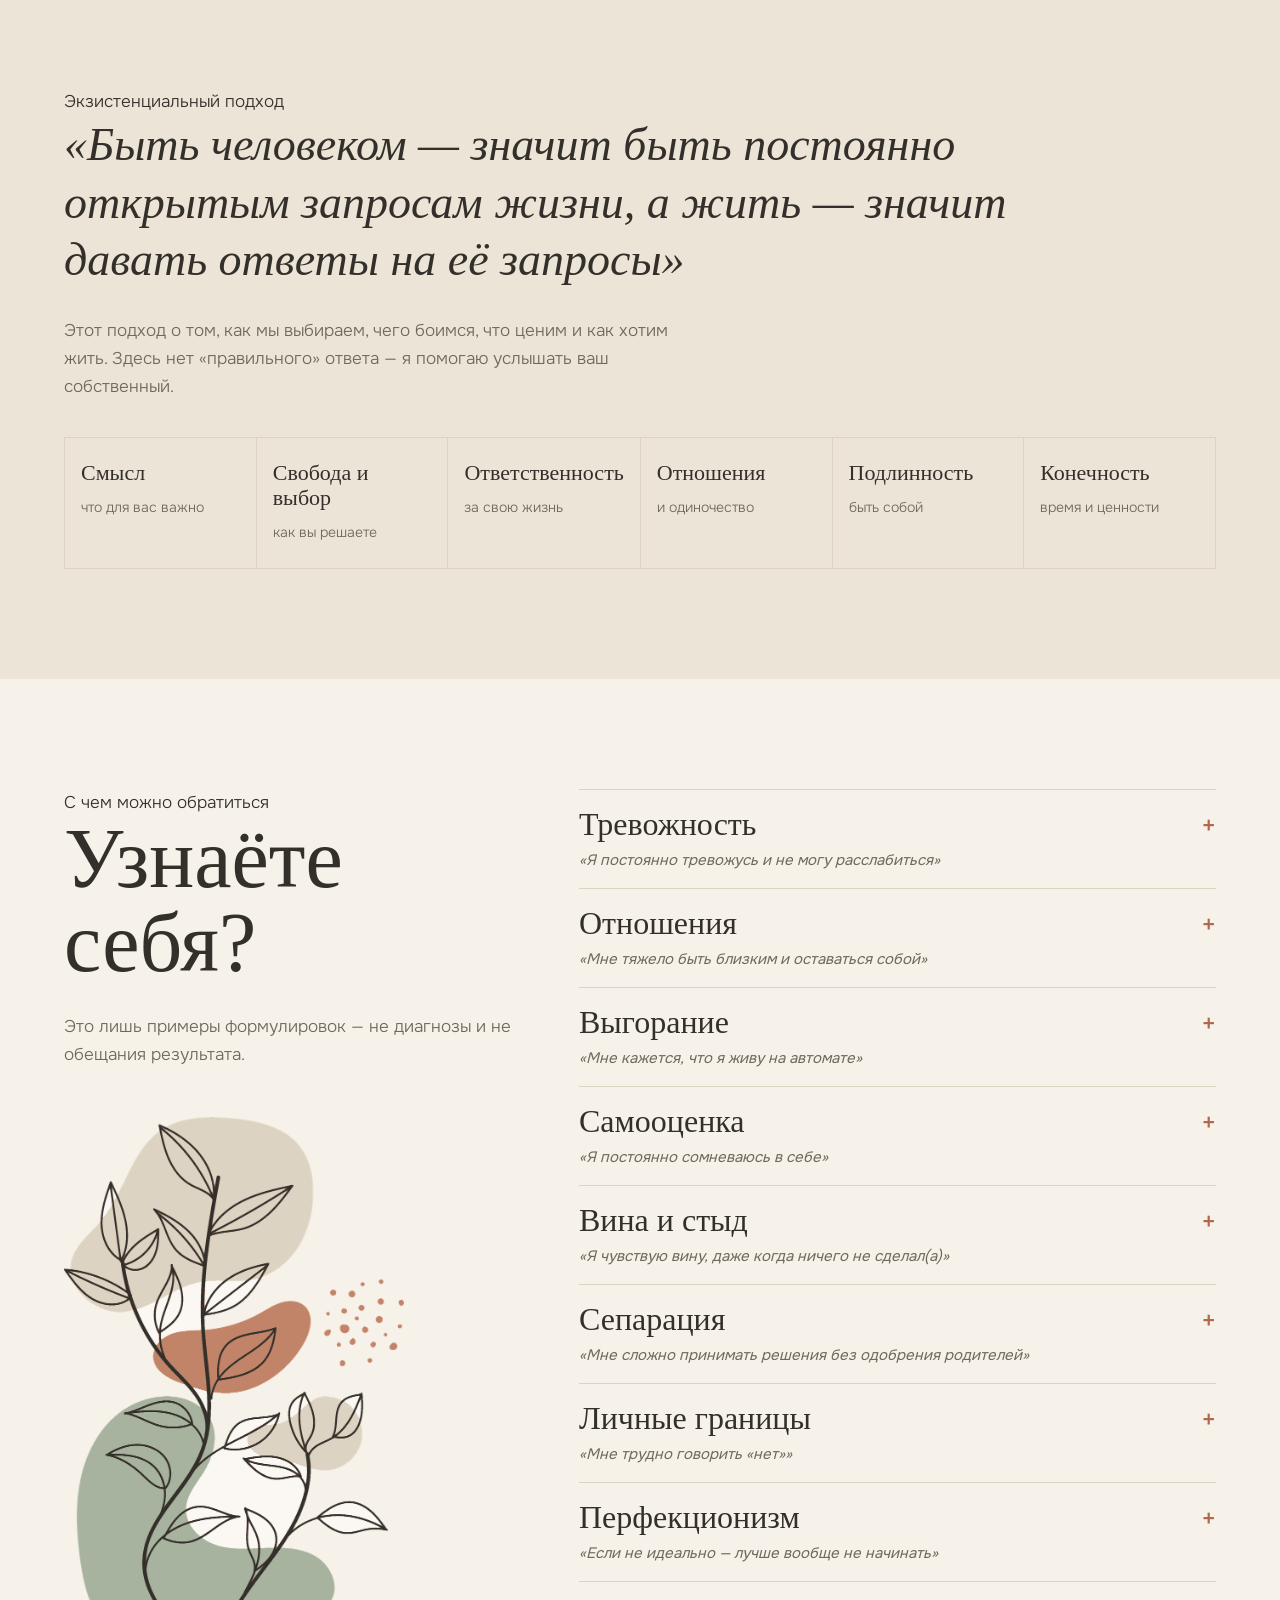
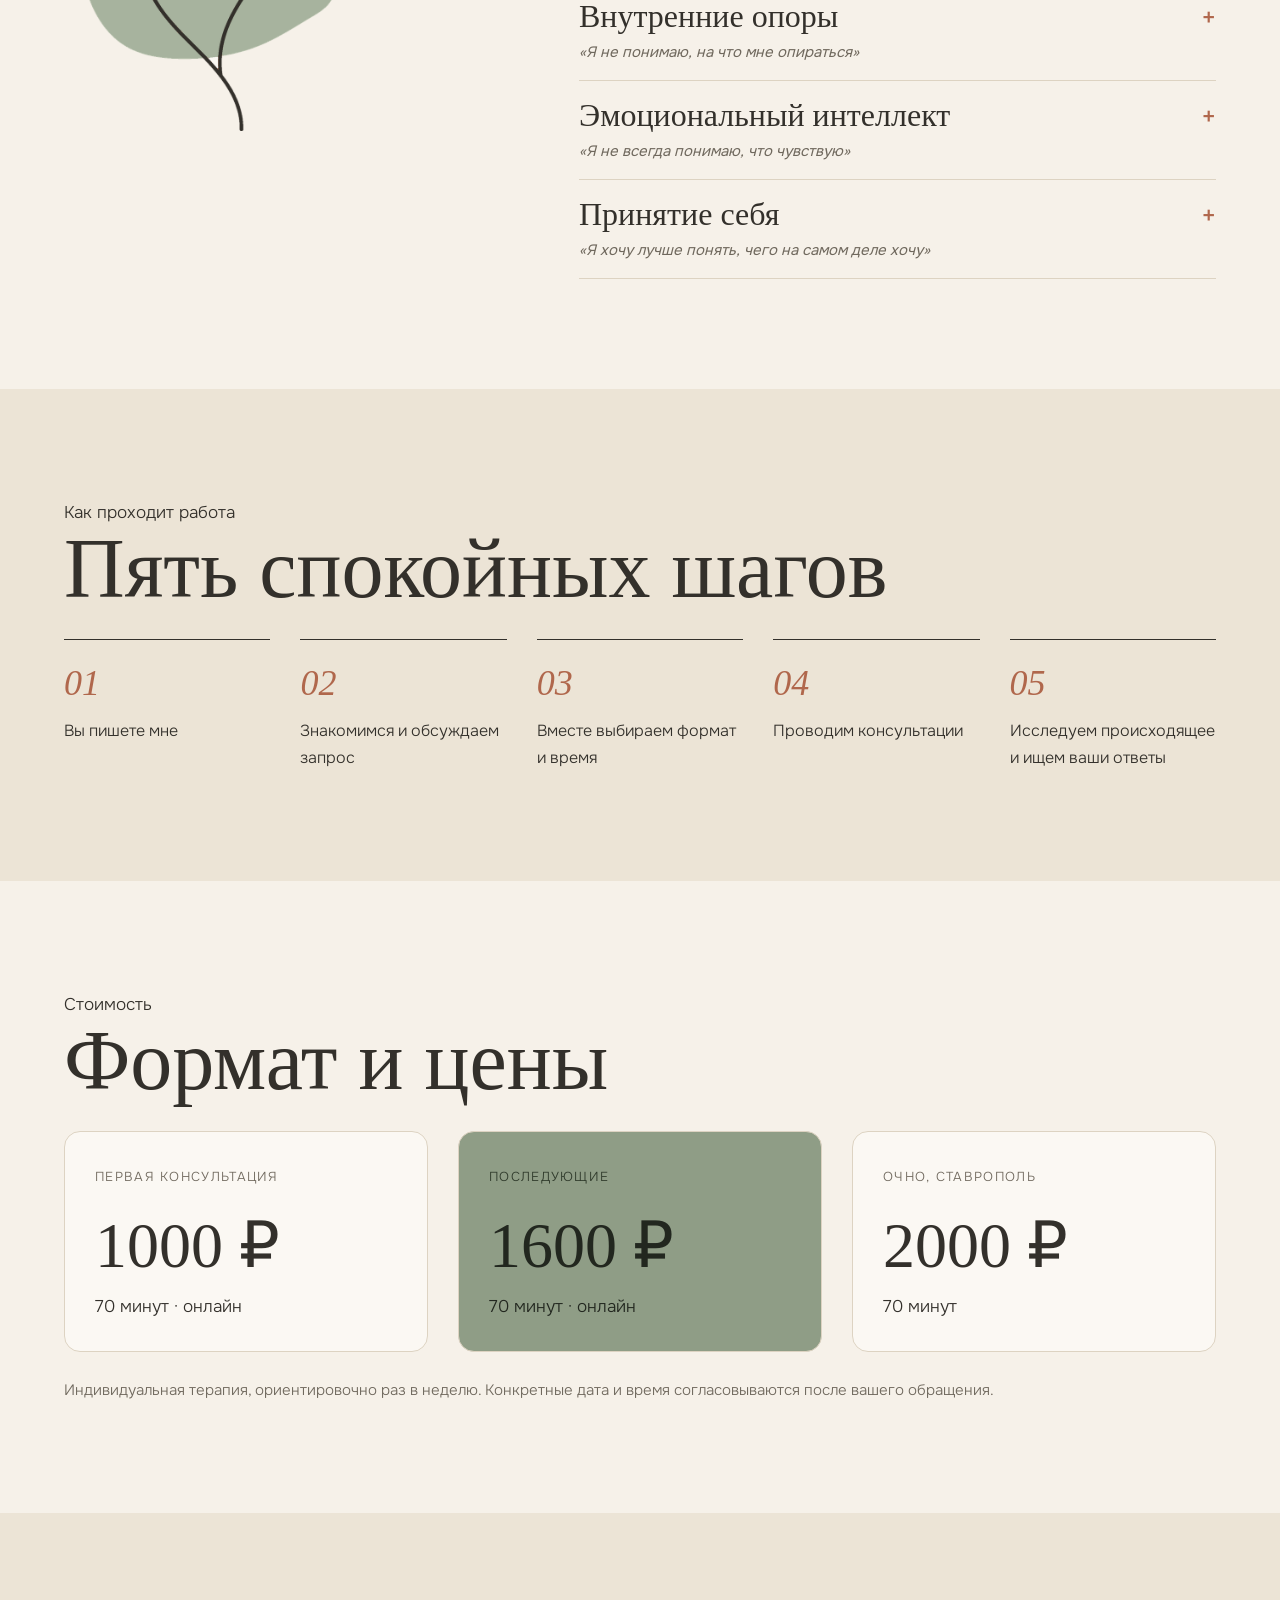
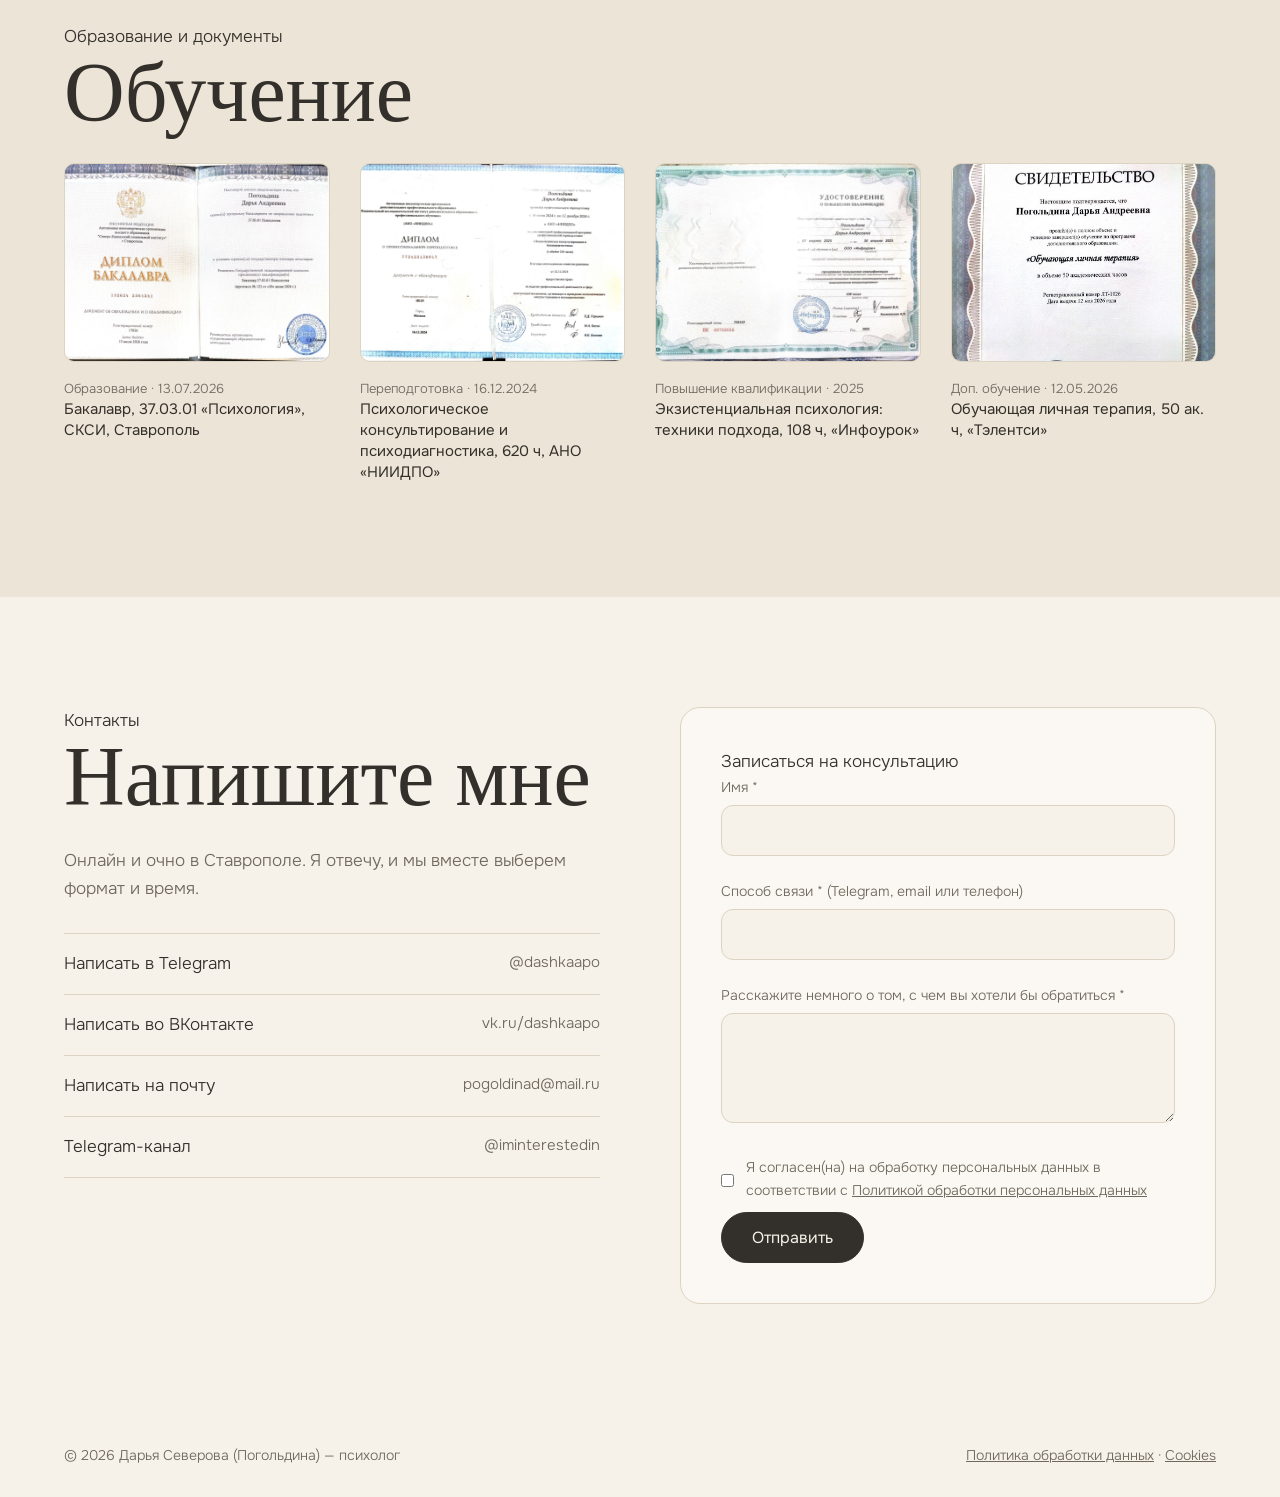
==== commit 404e8421: "Add files via upload" ====
--- a/index.html
+++ b/index.html
@@ -3,10 +3,11 @@
   <head>
     <meta charset="utf-8" />
     <meta name="viewport" content="width=device-width,initial-scale=1" />
-    <title>Дарья Северова — психолог | Ставрополь и онлайн</title>
+    <title>Психолог Северова Дарья - официальный сайт</title>
     <meta
       name="description"
-      content="Дарья Северова — психолог, экзистенциальный подход. Индивидуальные консультации онлайн и очно в Ставрополе. Первая консультация — 1000 ₽."
+      content="Индивидуальные консультации психолога очно в Ставрополе и онлайн. Бережный подход, помощь в кризисных ситуациях. 
+      Стоимость первой встречи — 1000 ₽. Подробнее на сайте."
     />
     <link rel="canonical" href="https://daryaseverova.github.io/" />
     <meta property="og:url" content="https://daryaseverova.github.io/" />
@@ -18,7 +19,8 @@
     <meta property="og:title" content="Дарья Северова — психолог" />
     <meta
       property="og:description"
-      content="Психолог, экзистенциальный подход. Консультации онлайн и очно в Ставрополе. Первая консультация — 1000 ₽."
+      content="Индивидуальные консультации психолога очно в Ставрополе и онлайн. Бережный подход, помощь в кризисных ситуациях. 
+      Стоимость первой встречи — 1000 ₽. Подробнее на сайте."
     />
     <meta property="og:type" content="website" />
     <script type="application/ld+json">
@@ -104,7 +106,7 @@
             </div>
           </div>
           <div class="arch">
-            <img src="img/portrait-main.jpg" alt="Дарья Северова, психолог" />
+            <img src="img/portrait-main.png" alt="Дарья Северова, психолог" />
           </div>
         </div>
       </section>
--- a/css/style.css
+++ b/css/style.css
@@ -736,6 +736,33 @@
   }
 }
 
+.legal {
+  max-width: 760px;
+  padding: 80px 24px;
+}
+
+.legal h1 {
+  font-size: clamp(38px, 6vw, 56px);
+  margin: 40px 0 12px;
+}
+
+.legal h2 {
+  font-size: 28px;
+  margin: 34px 0 8px;
+}
+
+.legal p {
+  color: var(--mute);
+}
+
+.legal .upd {
+  margin-bottom: 28px;
+}
+
+.legal a:not(.btn) {
+  color: var(--terra);
+}
+
 @media (max-width: 760px) {
   .burger {
     display: block;
@@ -744,13 +771,112 @@
   nav {
     display: none;
     position: absolute;
-    top: 72px;
+    flex-direction: column;
+    align-items: flex-start;
+  }
+
+  nav.open {
+    display: flex;
+  }
+
+  :root {
+    --bg: #f6f1ea;
+    --card: #fffaf3;
+    --ink: #2b2a27;
+    --mute: #6f6a60;
+    --acc: #6b7f5e;
+    --acc2: #e4e9dc;
+    --line: #e3dccf;
+    --btn-ink: #fff;
+  }
+
+  html {
+    scroll-padding-top: 64px;
+    overflow-x: hidden;
+    width: 100%;
+  }
+
+  body {
+    background: var(--bg);
+    color: var(--ink);
+    font: 400 16px/1.55 var(--sans);
+    max-width: 480px;
+    width: 100%;
+    margin: 0 auto;
+    overflow-x: hidden;
+    padding-bottom: 0;
+  }
+
+  h1, h2 {
+    font-family: var(--serif);
+    font-weight: 600;
+    line-height: 1.1;
+  }
+
+  h2 {
+    font-size: 32px;
+    margin-bottom: 12px;
+  }
+
+  h3 {
+    font-size: 16px;
+    font-weight: 600;
+  }
+
+  section {
+    padding: 44px 20px 0;
+  }
+
+  .wrap {
+    max-width: none;
+    padding: 0;
+  }
+
+  .eyebrow {
+    font-size: 12px;
+    letter-spacing: .12em;
+    text-transform: uppercase;
+    color: var(--acc);
+    font-weight: 600;
+    margin-bottom: 8px;
+  }
+
+  header {
+    position: sticky;
+    top: 0;
+    z-index: 20;
+    background: rgba(246, 241, 234, .9);
+    backdrop-filter: blur(10px);
+    border-bottom: 1px solid var(--line);
+  }
+
+  header .wrap {
+    height: auto;
+    padding: 14px 20px;
+  }
+
+  .logo {
+    font-family: var(--serif);
+    font-size: 21px;
+    font-weight: 600;
+  }
+
+  .burger {
+    width: 40px;
+    height: 40px;
+    border: 1px solid var(--line);
+    border-radius: 50%;
+    background: none;
+    color: var(--ink);
+    font-size: 18px;
+  }
+
+  nav {
+    top: 100%;
     left: 0;
     right: 0;
-    flex-direction: column;
-    align-items: flex-start;
     background: var(--bg);
-    padding: 20px 24px;
+    padding: 8px 20px 20px;
     border-bottom: 1px solid var(--line);
   }
 
@@ -758,48 +884,500 @@
     display: flex;
   }
 
+  nav a {
+    display: block;
+    padding: 14px 0;
+    color: var(--ink);
+    text-decoration: none;
+    border-bottom: 1px solid var(--line);
+    font-weight: 500;
+    width: 100%;
+  }
+
+  nav .btn {
+    border: 0;
+    padding: 14px 0;
+    font-size: 16px;
+    color: var(--ink);
+  }
+
+  .hero {
+    padding: 28px 20px 0;
+    text-align: center;
+  }
+
   .hero .wrap {
-    grid-template-columns: 1fr;
-  }
-
-  .arch {
-    justify-self: center;
-    margin-top: 20px;
-    width: 82%;
+    display: flex;
+    flex-direction: column;
+    gap: 0;
+  }
+
+  .hero .arch {
+    order: -1;
+    justify-self: auto;
+    width: 220px;
+    height: 280px;
+    margin: 0 auto 24px;
+    position: relative;
+  }
+
+  .hero .arch:before {
+    display: none;
+  }
+
+  .hero .arch img {
+    width: 220px;
+    height: 280px;
+    aspect-ratio: auto;
+    object-fit: cover;
+    border-radius: 110px 110px 20px 20px;
+  }
+
+  .hero h1 {
+    font-size: 46px;
+    line-height: 1.1;
+  }
+
+  .maiden {
+    color: var(--mute);
+    margin: 4px 0 2px;
+    font-size: 16px;
+  }
+
+  .role {
+    font-style: italic;
+    font-family: var(--serif);
+    font-size: 22px;
+    color: var(--acc);
+    margin-bottom: 14px;
+  }
+
+  .hero p.lead {
+    color: var(--mute);
+    margin: 0 auto 24px;
+    max-width: none;
+  }
+
+  .btns {
+    display: block;
+  }
+
+  .btn {
+    display: block;
+    width: 100%;
+    text-align: center;
+    padding: 15px;
+    border-radius: 14px;
+    font: inherit;
+    font-weight: 600;
+  }
+
+  .btn.fill {
+    background: var(--acc);
+    color: var(--btn-ink);
+    border-color: var(--acc);
+  }
+
+  .btns .btn:not(.fill) {
+    background: none;
+    border: 1px solid var(--line);
+    color: var(--ink);
+    margin-top: 10px;
+  }
+
+  .about {
+    border-top: 1px solid var(--line) !important;
+  }
+
+  .about .wrap {
+    display: block;
+  }
+
+  .about .ph {
+    display: none;
+  }
+
+  .about .rv {
+    opacity: 1;
+    transform: none;
+  }
+
+  .about p {
+    color: var(--ink);
+    margin-bottom: 12px;
+  }
+
+  .about p:nth-of-type(2) {
+    color: var(--mute);
+  }
+
+  .tags {
+    gap: 8px;
+    margin-top: 16px;
+  }
+
+  .tags li {
+    border: 0;
+    padding: 6px 14px;
+    border-radius: 99px;
+    background: var(--acc2);
+    color: var(--ink);
+    font-size: 14px;
+  }
+
+  .alt {
+    background: var(--bg);
+  }
+
+  #approach .quote {
+    margin: 24px 0;
+    padding: 20px;
+    background: var(--card);
+    border-left: 3px solid var(--acc);
+    border-radius: 0 14px 14px 0;
+    font: italic 400 20px/1.35 var(--serif);
+    max-width: none;
+  }
+
+  #approach .lead2 {
+    color: var(--ink);
+    max-width: none;
+    margin-bottom: 0;
   }
 
   .six {
-    grid-template-columns: repeat(2, 1fr);
-  }
-
-  form {
-    padding: 24px;
-  }
-}
-
-.legal {
-  max-width: 760px;
-  padding: 80px 24px;
-}
-
-.legal h1 {
-  font-size: clamp(38px, 6vw, 56px);
-  margin: 40px 0 12px;
-}
-
-.legal h2 {
-  font-size: 28px;
-  margin: 34px 0 8px;
-}
-
-.legal p {
-  color: var(--mute);
-}
-
-.legal .upd {
-  margin-bottom: 28px;
-}
-
-.legal a:not(.btn) {
-  color: var(--terra);
-}
+    display: flex;
+    gap: 10px;
+    overflow-x: auto;
+    margin: 18px -20px 0;
+    padding: 0 20px 6px;
+    scroll-snap-type: x mandatory;
+    border: 0;
+  }
+
+  .six div {
+    flex: 0 0 140px;
+    scroll-snap-align: start;
+    background: var(--card);
+    border: 1px solid var(--line);
+    border-radius: 16px;
+    padding: 16px;
+  }
+
+  .six h3 {
+    display: block;
+    font-size: 15px;
+    font-family: var(--sans);
+    font-weight: 600;
+    margin-bottom: 2px;
+    line-height: 1.2;
+  }
+
+  .six span {
+    color: var(--mute);
+    font-size: 14px;
+  }
+
+  /* Requests */
+  .req .wrap {
+    display: block;
+  }
+
+  .req .ill {
+    display: none;
+  }
+
+  .req .note {
+    font-size: 13px;
+    color: var(--mute);
+    margin-bottom: 16px;
+  }
+
+  .acc {
+    border-top: 0;
+  }
+
+  .acc-item {
+    background: var(--card);
+    border: 1px solid var(--line);
+    border-radius: 14px;
+    margin-bottom: 10px;
+    overflow: hidden;
+  }
+
+  .acc button {
+    padding: 16px;
+    display: flex;
+    justify-content: space-between;
+    align-items: center;
+    gap: 12px;
+    text-align: left;
+  }
+
+  .acc h3 {
+    font-family: var(--sans);
+    font-size: 16px;
+    font-weight: 600;
+    line-height: 1.2;
+  }
+
+  .acc em {
+    display: block;
+    font-style: italic;
+    color: var(--mute);
+    font-size: 14px;
+    margin-top: 2px;
+  }
+
+  .acc .plus {
+    flex: none;
+    font-size: 22px;
+    color: var(--acc);
+  }
+
+  .acc .more {
+    padding: 0 16px 16px;
+    color: var(--mute);
+    font-size: 15px;
+  }
+
+  #requests + .alt {
+    background: var(--bg);
+  }
+
+  .steps {
+    display: block;
+    list-style: none;
+    padding: 0;
+  }
+
+  .steps li {
+    display: flex;
+    gap: 14px;
+    border-top: 0;
+    padding: 0 0 20px;
+    position: relative;
+    font-size: 16px;
+  }
+
+  .steps li:not(:last-child)::before {
+    content: "";
+    position: absolute;
+    left: 19px;
+    top: 40px;
+    bottom: 0;
+    width: 1px;
+    background: var(--line);
+  }
+
+  .steps b {
+    flex: 0 0 40px;
+    height: 40px;
+    border-radius: 50%;
+    background: var(--acc2);
+    color: var(--acc);
+    display: grid;
+    place-items: center;
+    font: 400 14px var(--sans);
+    margin: 0;
+  }
+
+  .steps li {
+    align-items: flex-start;
+  }
+
+  .steps li > b + * {
+    padding-top: 8px;
+  }
+
+  .prices {
+    display: block;
+  }
+
+  .price {
+    display: flex;
+    justify-content: space-between;
+    align-items: center;
+    padding: 18px;
+    border-radius: 16px;
+    margin-bottom: 10px;
+    background: var(--card);
+  }
+
+  .price.sage {
+    background: var(--acc);
+    color: var(--btn-ink);
+    border-color: var(--acc);
+  }
+
+  .price small {
+    display: block;
+    color: inherit;
+    opacity: .75;
+    font-size: 13px;
+    letter-spacing: 0;
+    text-transform: none;
+  }
+
+  .price strong {
+    font-family: var(--serif);
+    font-size: 28px;
+    line-height: 1;
+    margin: 0;
+  }
+
+  .pnote {
+    font-size: 13px;
+    color: var(--mute);
+    margin-top: 0;
+  }
+
+  #education .docs {
+    display: block;
+  }
+
+  #education .docs li {
+    list-style: none;
+  }
+
+  #education .doc {
+    display: flex;
+    gap: 14px;
+    width: 100%;
+    padding: 14px 0;
+    border-bottom: 1px solid var(--line);
+    text-align: left;
+    cursor: default;
+  }
+
+  #education .doc img {
+    flex: 0 0 56px;
+    width: 56px;
+    height: 72px;
+    aspect-ratio: auto;
+    object-fit: cover;
+    border: 0;
+    border-radius: 8px;
+    margin: 0;
+    background: var(--acc2);
+  }
+
+  #education .doc small {
+    display: block;
+    color: var(--acc);
+    font-weight: 600;
+  }
+
+  #education .doc span {
+    display: block;
+    font-size: 14px;
+    color: var(--ink);
+    line-height: 1.4;
+    margin-top: 2px;
+  }
+
+  .contacts .wrap {
+    display: block;
+  }
+
+  .contacts .note {
+    color: var(--mute) !important;
+    margin-bottom: 16px !important;
+  }
+
+  .links a {
+    display: flex;
+    justify-content: space-between;
+    align-items: center;
+    padding: 16px;
+    margin-bottom: 10px;
+    border: 1px solid var(--line);
+    border-radius: 14px;
+    background: var(--card);
+    text-decoration: none;
+  }
+
+  .links a:first-child {
+    border-top: 1px solid var(--line);
+  }
+
+  .links a span {
+    display: block;
+    color: var(--mute);
+    font-size: 13px;
+    margin-top: 2px;
+  }
+
+  .contacts form {
+    margin-top: 24px;
+    padding: 0;
+    background: none;
+    border: 0;
+    border-radius: 0;
+  }
+
+  .contacts form .eyebrow {
+    font-family: var(--serif);
+    font-size: 26px;
+    letter-spacing: 0;
+    text-transform: none;
+    color: var(--ink);
+    font-weight: 600;
+    margin-bottom: 12px;
+  }
+
+  .contacts label {
+    font-size: 13px;
+    color: var(--mute);
+    margin-bottom: 6px;
+  }
+
+  .contacts input[type="text"],
+  .contacts textarea {
+    font: inherit;
+    font-size: 16px;
+    padding: 14px;
+    border-radius: 12px;
+    border: 1px solid var(--line);
+    background: var(--card);
+    color: var(--ink);
+    margin-bottom: 12px;
+  }
+
+  .contacts textarea {
+    min-height: 100px;
+  }
+
+  .contacts .consent {
+    display: flex;
+    gap: 10px;
+    align-items: flex-start;
+    font-size: 12px;
+    margin-bottom: 16px;
+  }
+
+  .contacts .consent label {
+    font-size: 12px;
+    margin: 0;
+  }
+
+  .contacts form .btn.fill {
+    width: 100%;
+  }
+
+  footer {
+    padding: 36px 20px 0;
+    font-size: 12px;
+    color: var(--mute);
+    text-align: center;
+  }
+
+  footer .wrap {
+    display: block;
+    padding: 0;
+  }
+
+  footer .wrap span {
+    display: block;
+  }
+}
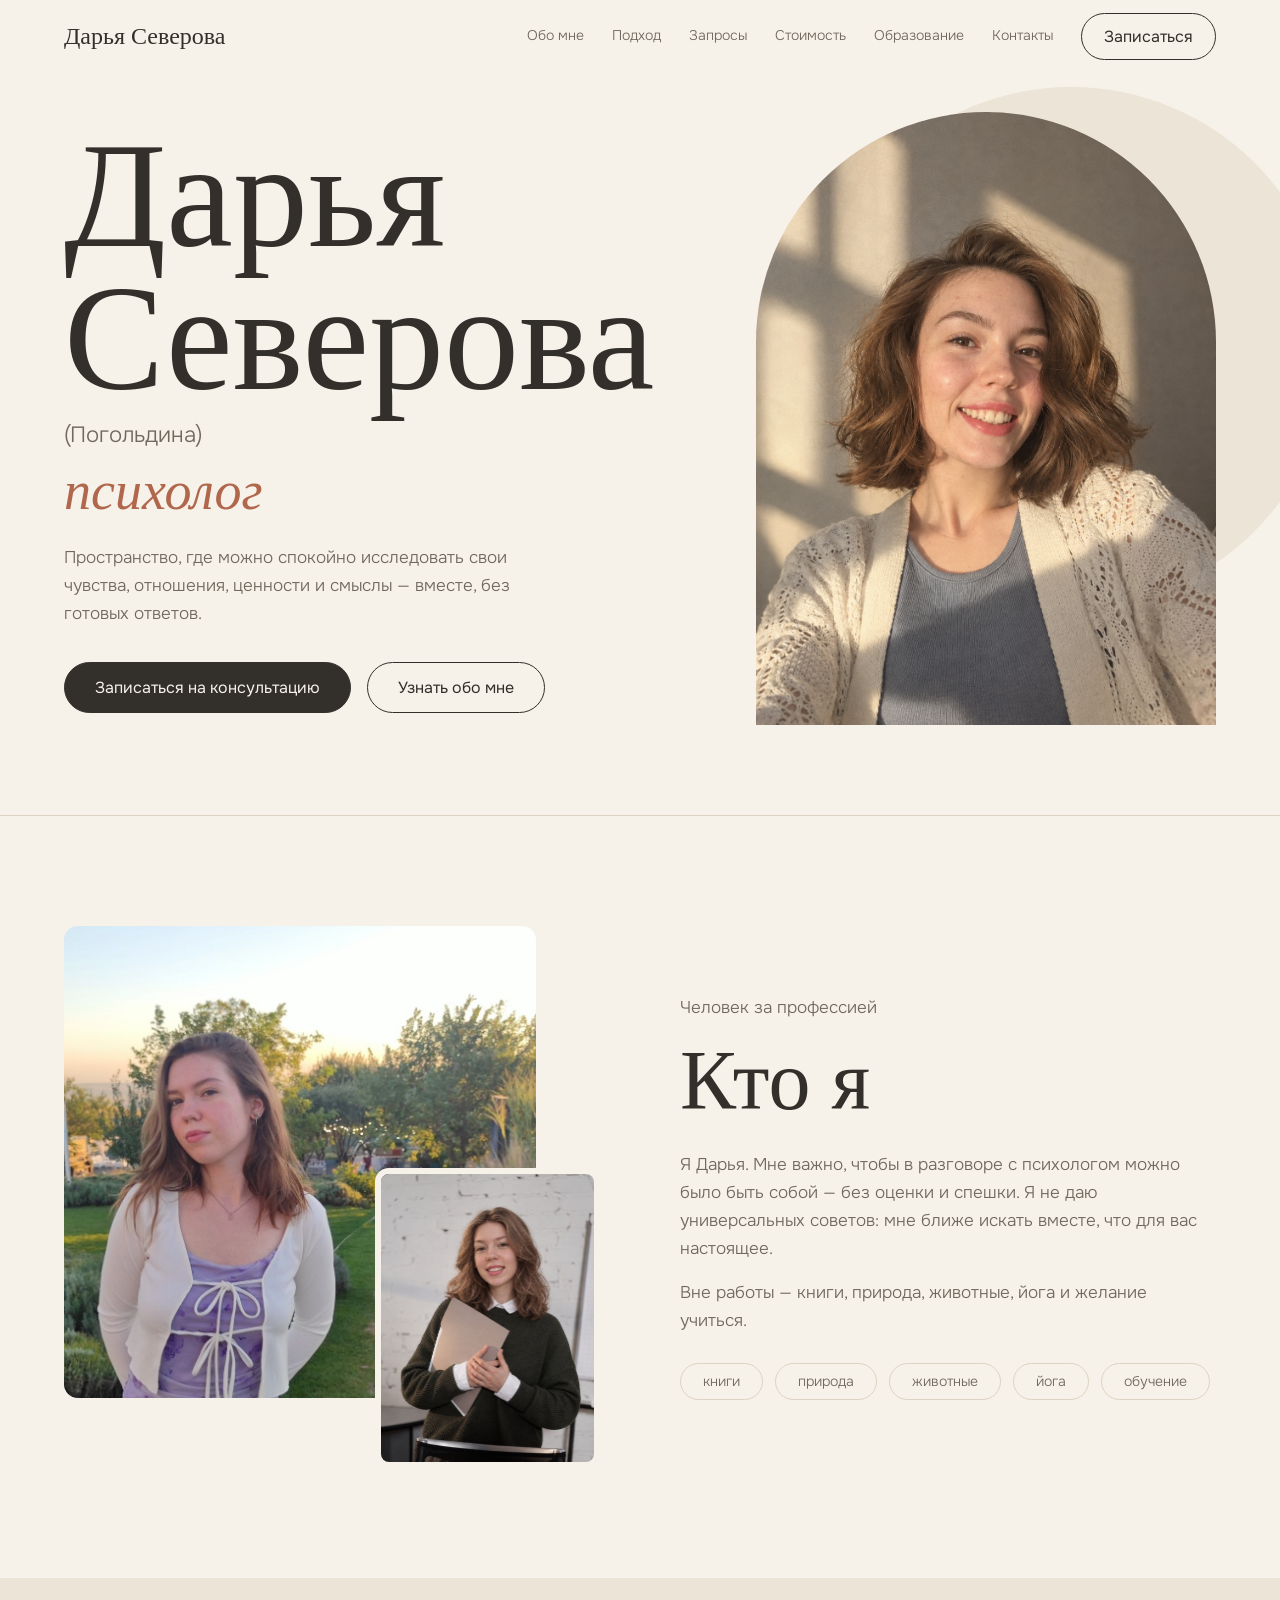
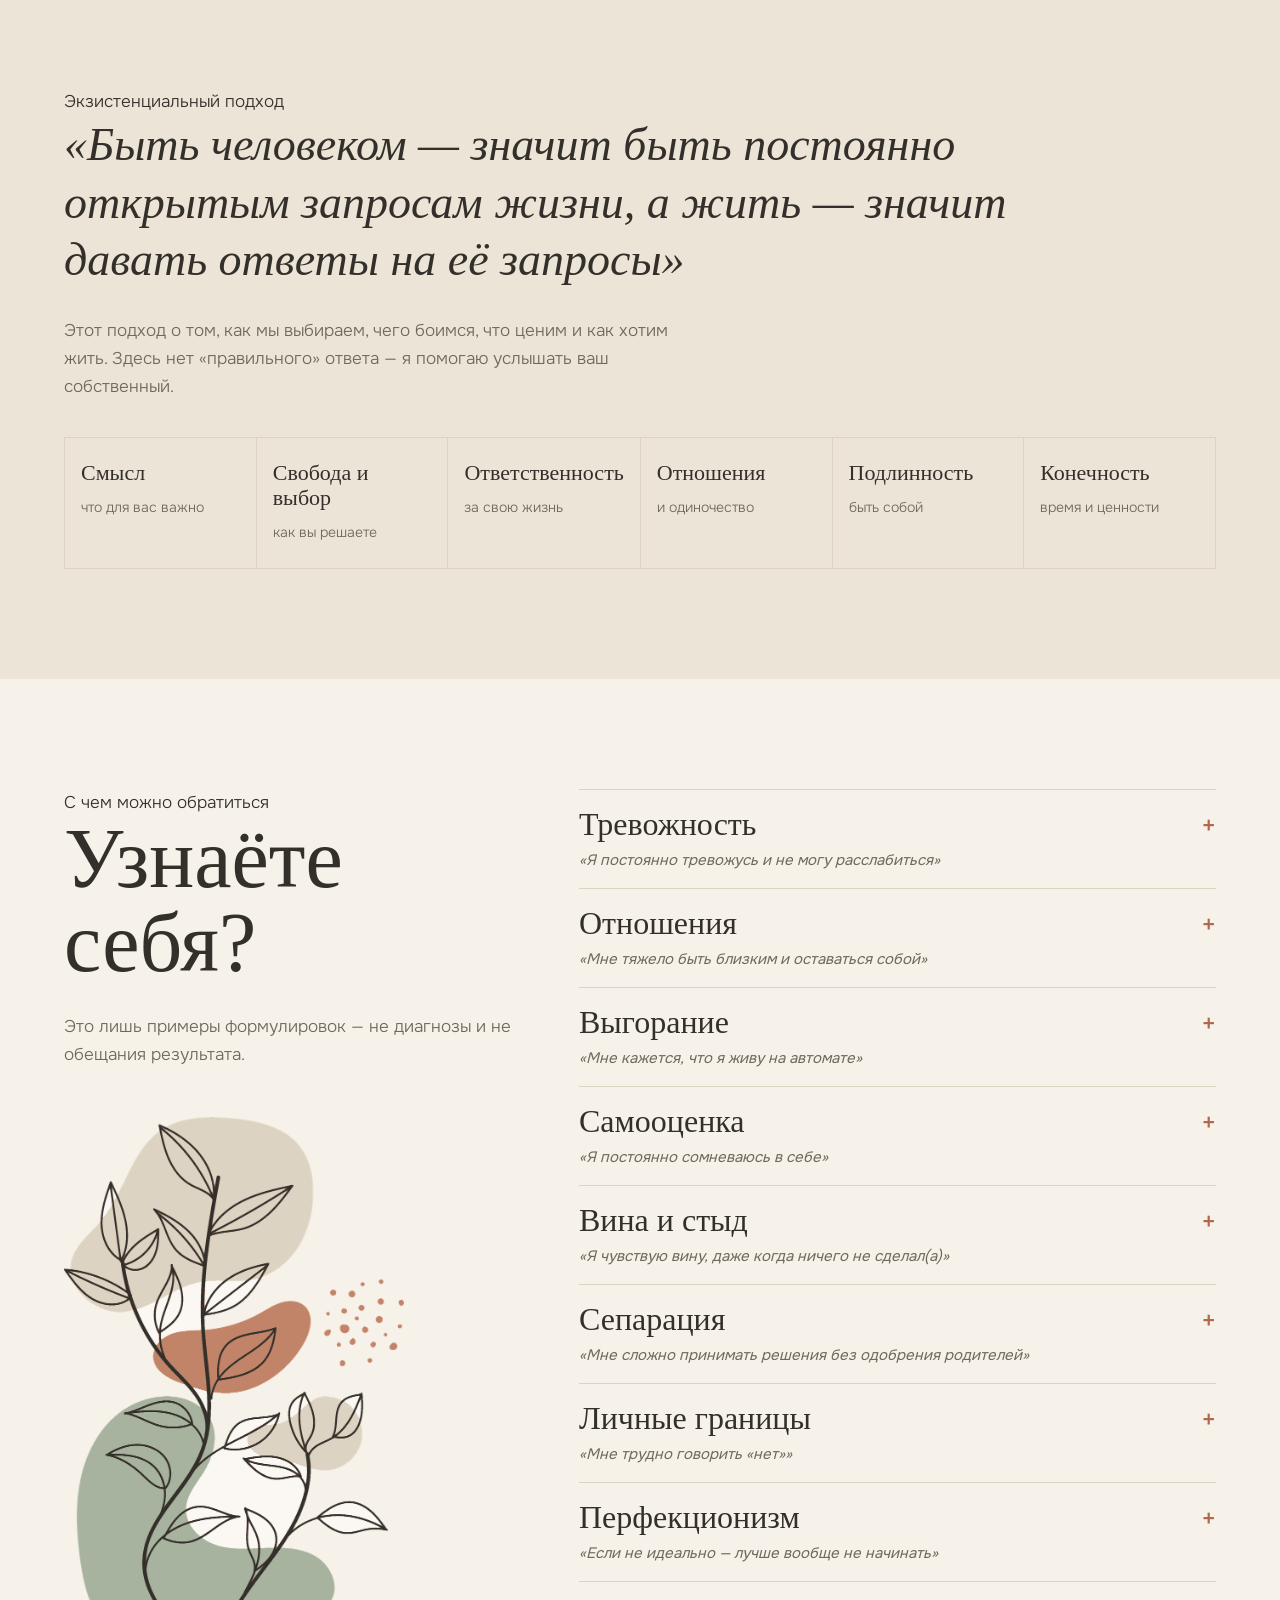
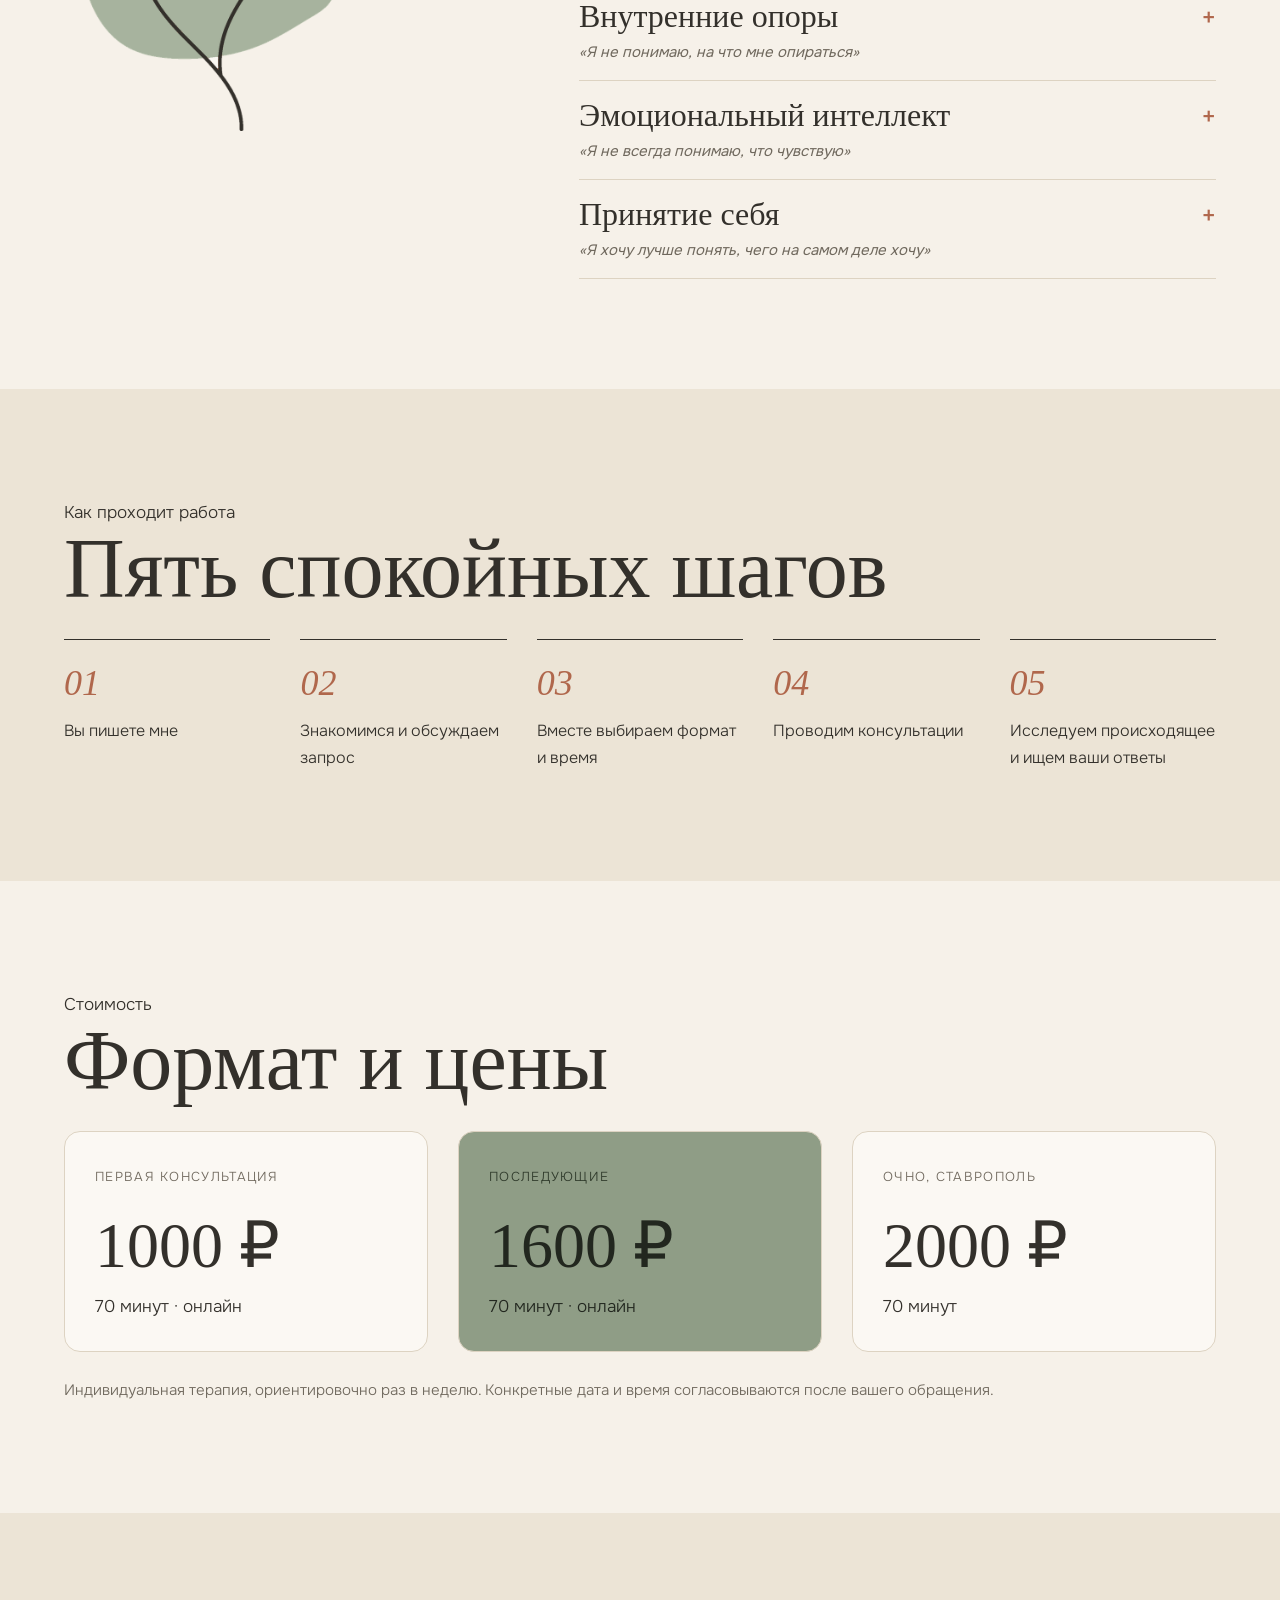
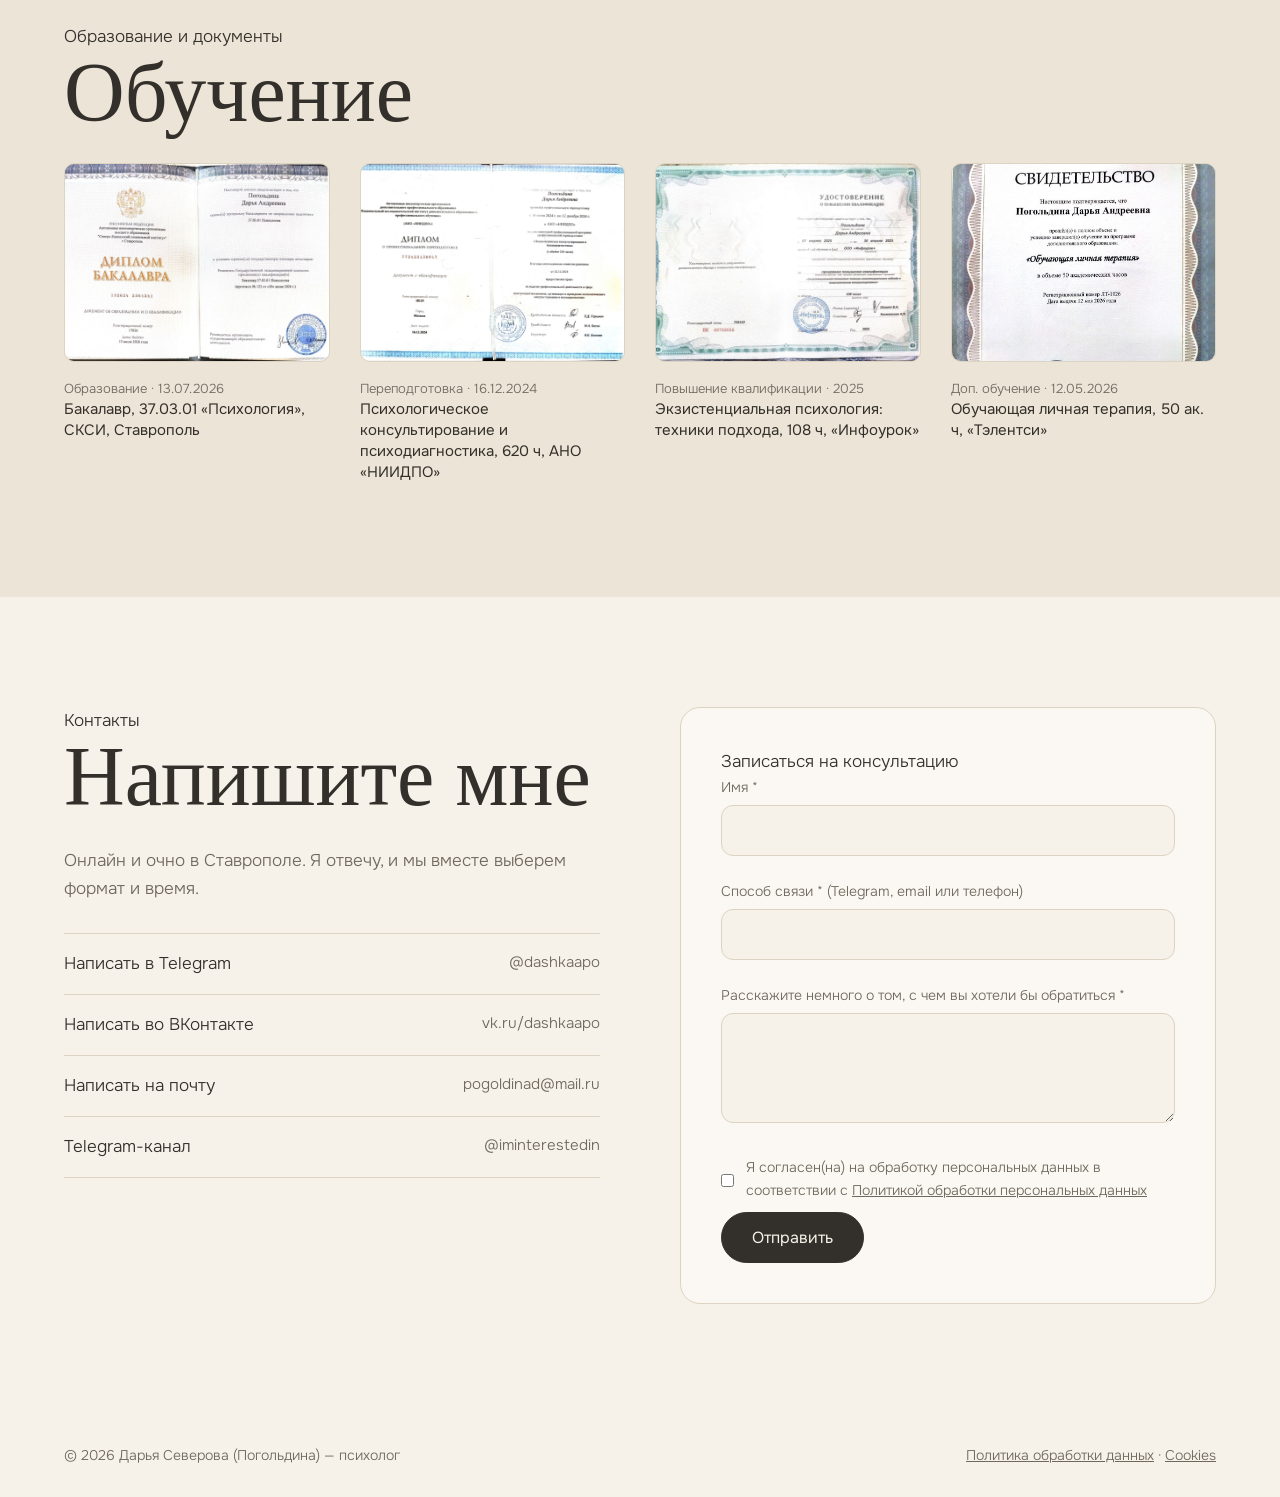
==== commit 8f353169: "Add files via upload" ====
--- a/index.html
+++ b/index.html
@@ -13,7 +13,7 @@
     <meta property="og:url" content="https://daryaseverova.github.io/" />
     <meta
       property="og:image"
-      content="https://daryaseverova.github.io/img/portrait-main.jpg"
+      content="https://daryaseverova.github.io/img/portrait-main.png"
     />
     <meta property="og:locale" content="ru_RU" />
     <meta property="og:title" content="Дарья Северова — психолог" />
@@ -41,7 +41,7 @@
             "alternateName": "Дарья Погольдина",
             "jobTitle": "Психолог",
             "url": "https://daryaseverova.github.io/",
-            "image": "https://daryaseverova.github.io/img/portrait-main.jpg",
+            "image": "https://daryaseverova.github.io/img/portrait-main.png",
             "email": "mailto:pogoldinad@mail.ru",
             "workLocation": {
               "@type": "Place",
@@ -139,7 +139,6 @@
             </p>
             <p>
               Вне работы — книги, природа, животные, йога и желание учиться.
-              Иногда — глина и гончарный круг.
             </p>
             <ul class="tags">
               <li>книги</li>
--- a/css/style.css
+++ b/css/style.css
@@ -1078,7 +1078,6 @@
     font-size: 14px;
   }
 
-  /* Requests */
   .req .wrap {
     display: block;
   }
@@ -1191,17 +1190,23 @@
   }
 
   .prices {
-    display: block;
-  }
-
-  .price {
-    display: flex;
-    justify-content: space-between;
+  display: block;
+  }
+
+    .price {
+    display: grid;
+    grid-template-columns: minmax(0, 1fr) auto;
+    grid-template-areas:
+      "label amount"
+      "meta meta";
     align-items: center;
+    column-gap: 14px;
+    row-gap: 2px;
     padding: 18px;
     border-radius: 16px;
     margin-bottom: 10px;
     background: var(--card);
+    min-width: 0;
   }
 
   .price.sage {
@@ -1211,19 +1216,25 @@
   }
 
   .price small {
-    display: block;
+    grid-area: label;
+    display: block;
+    min-width: 0;
     color: inherit;
     opacity: .75;
     font-size: 13px;
     letter-spacing: 0;
     text-transform: none;
+    line-height: 1.3;
   }
 
   .price strong {
+    grid-area: amount;
     font-family: var(--serif);
     font-size: 28px;
     line-height: 1;
     margin: 0;
+    white-space: nowrap;
+    text-align: right;
   }
 
   .pnote {
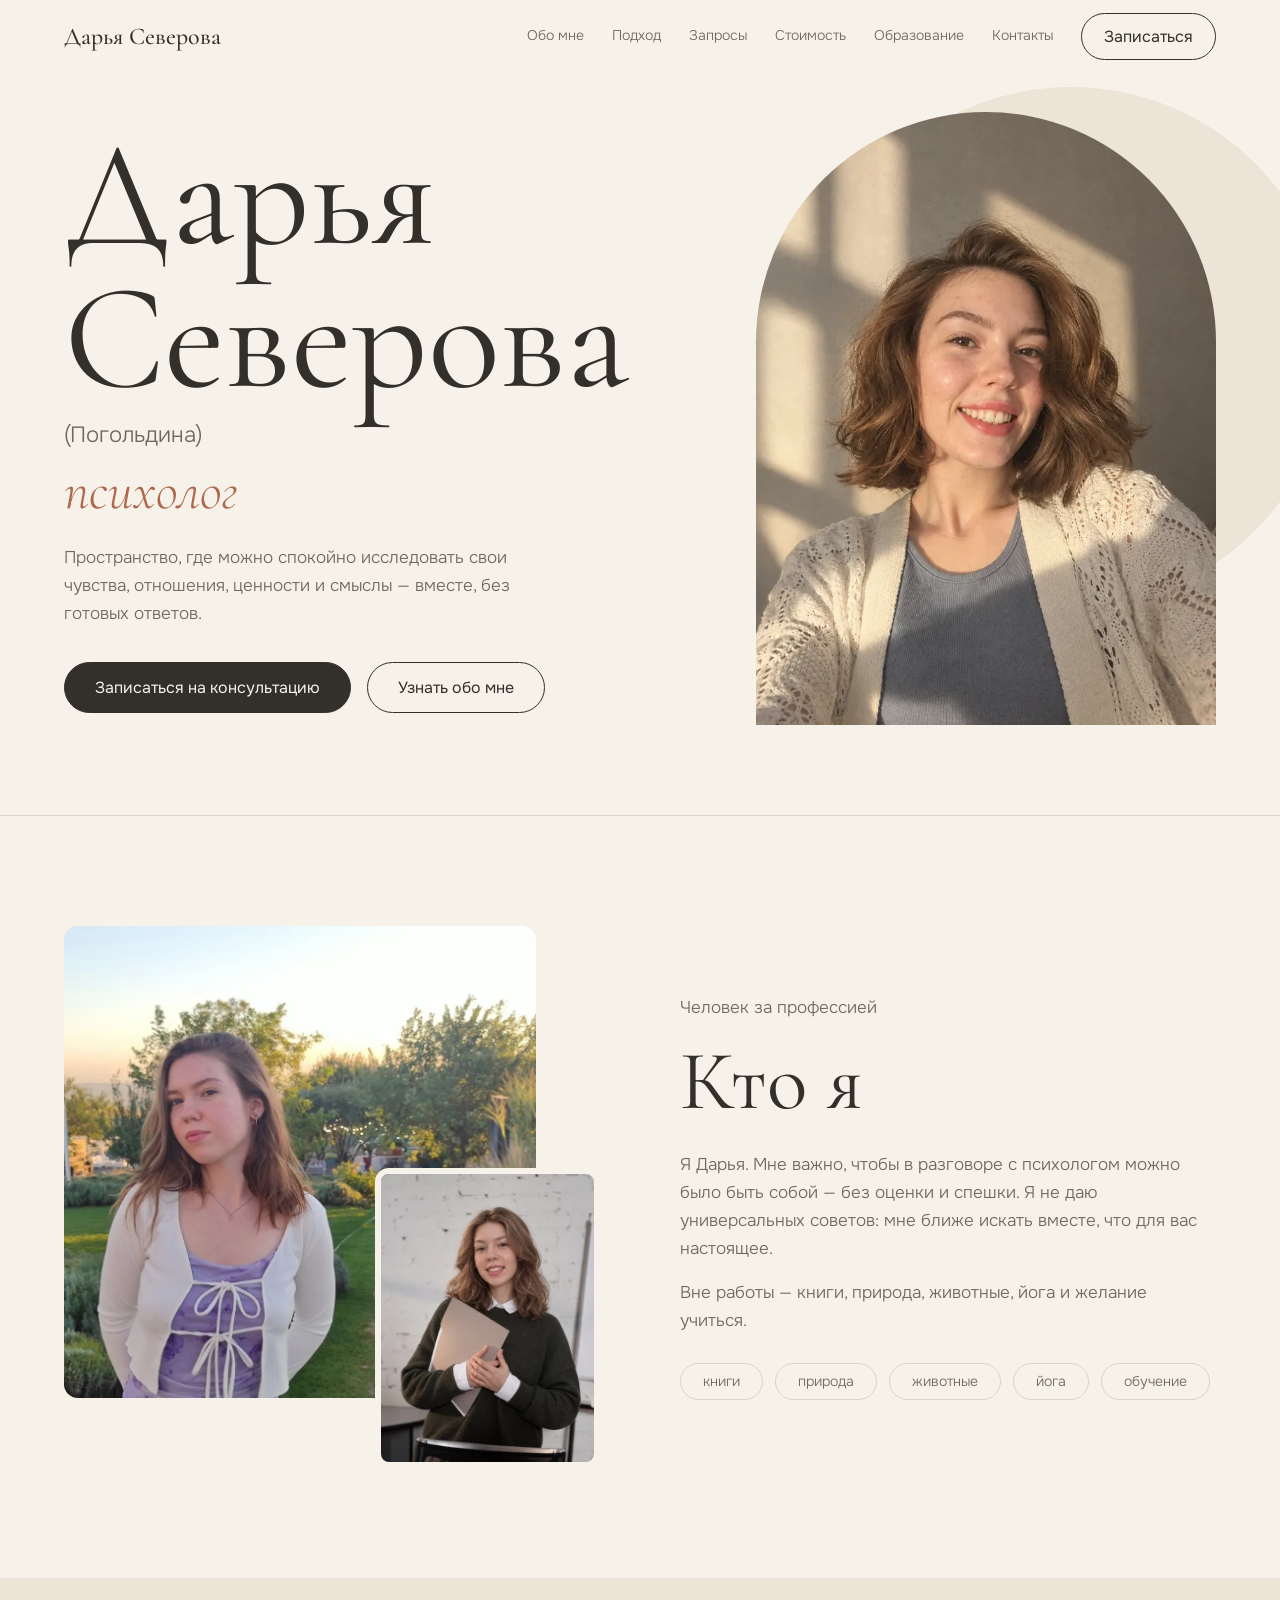
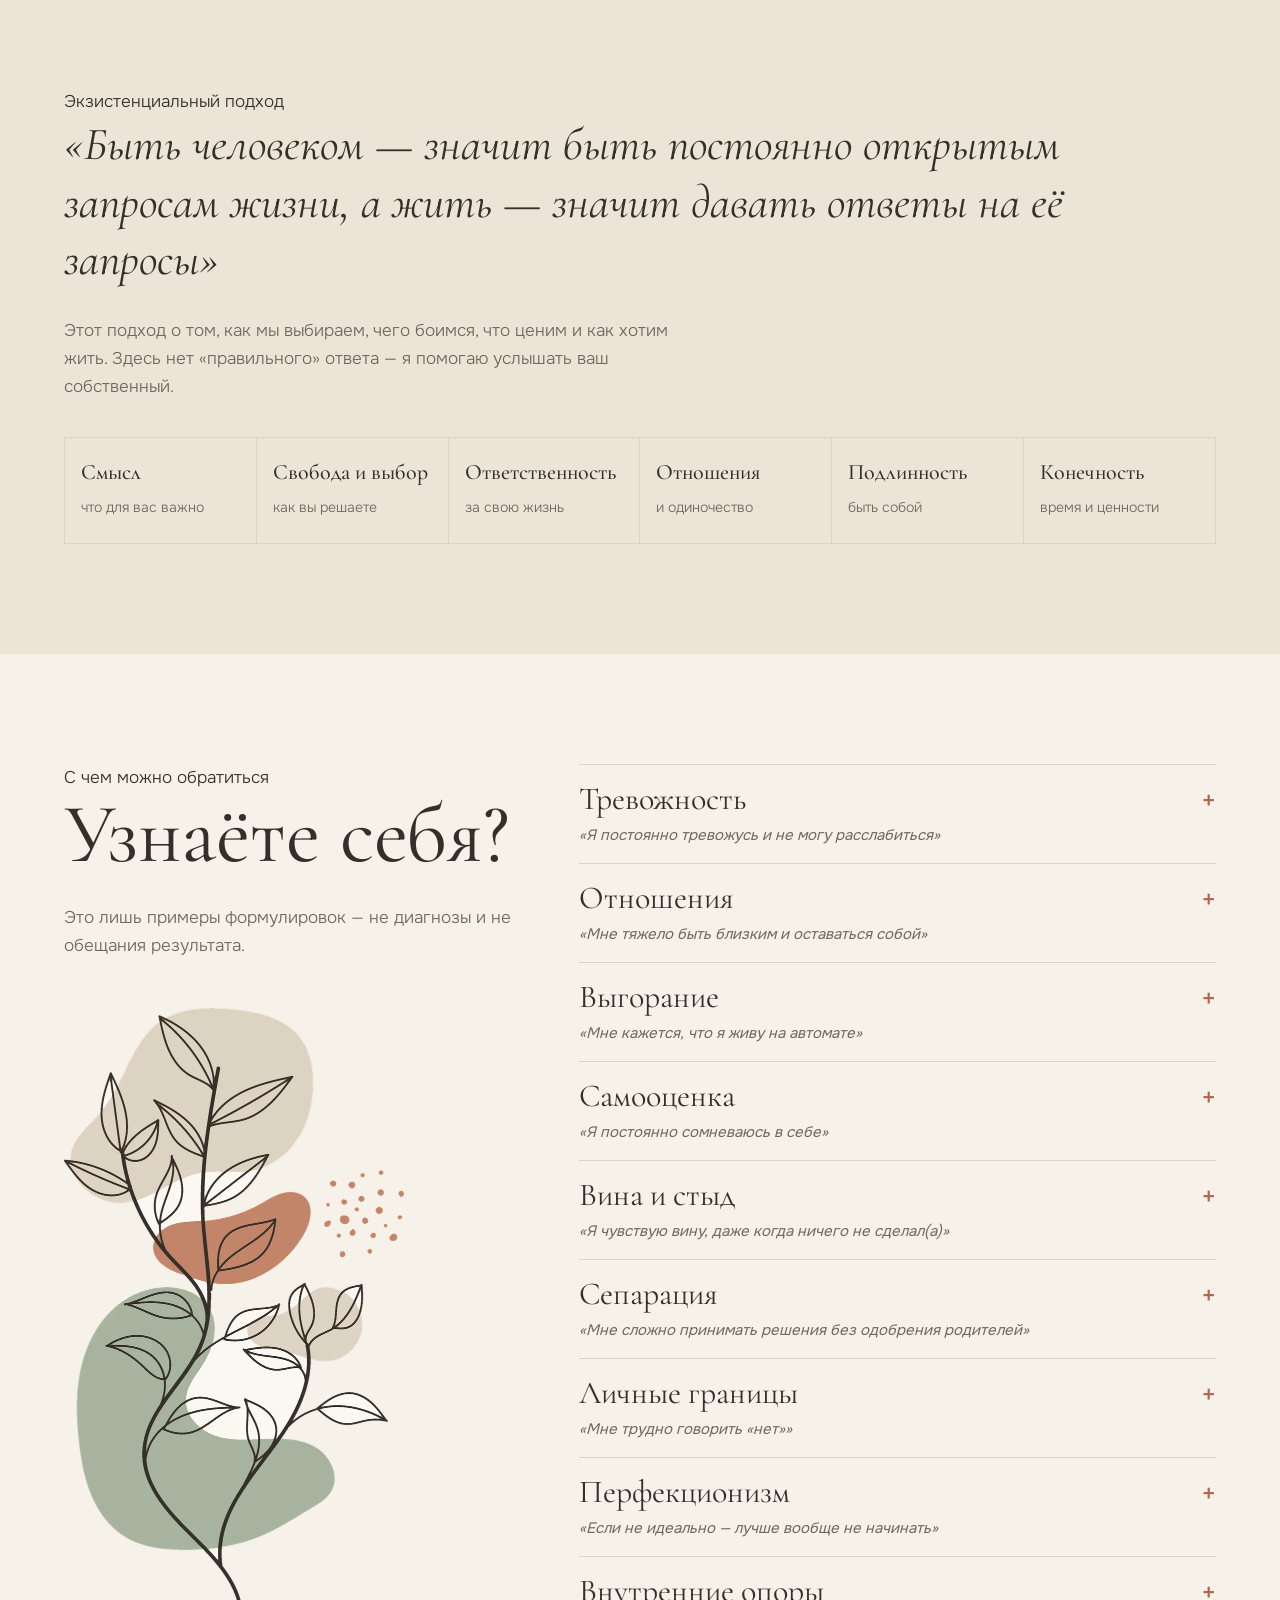
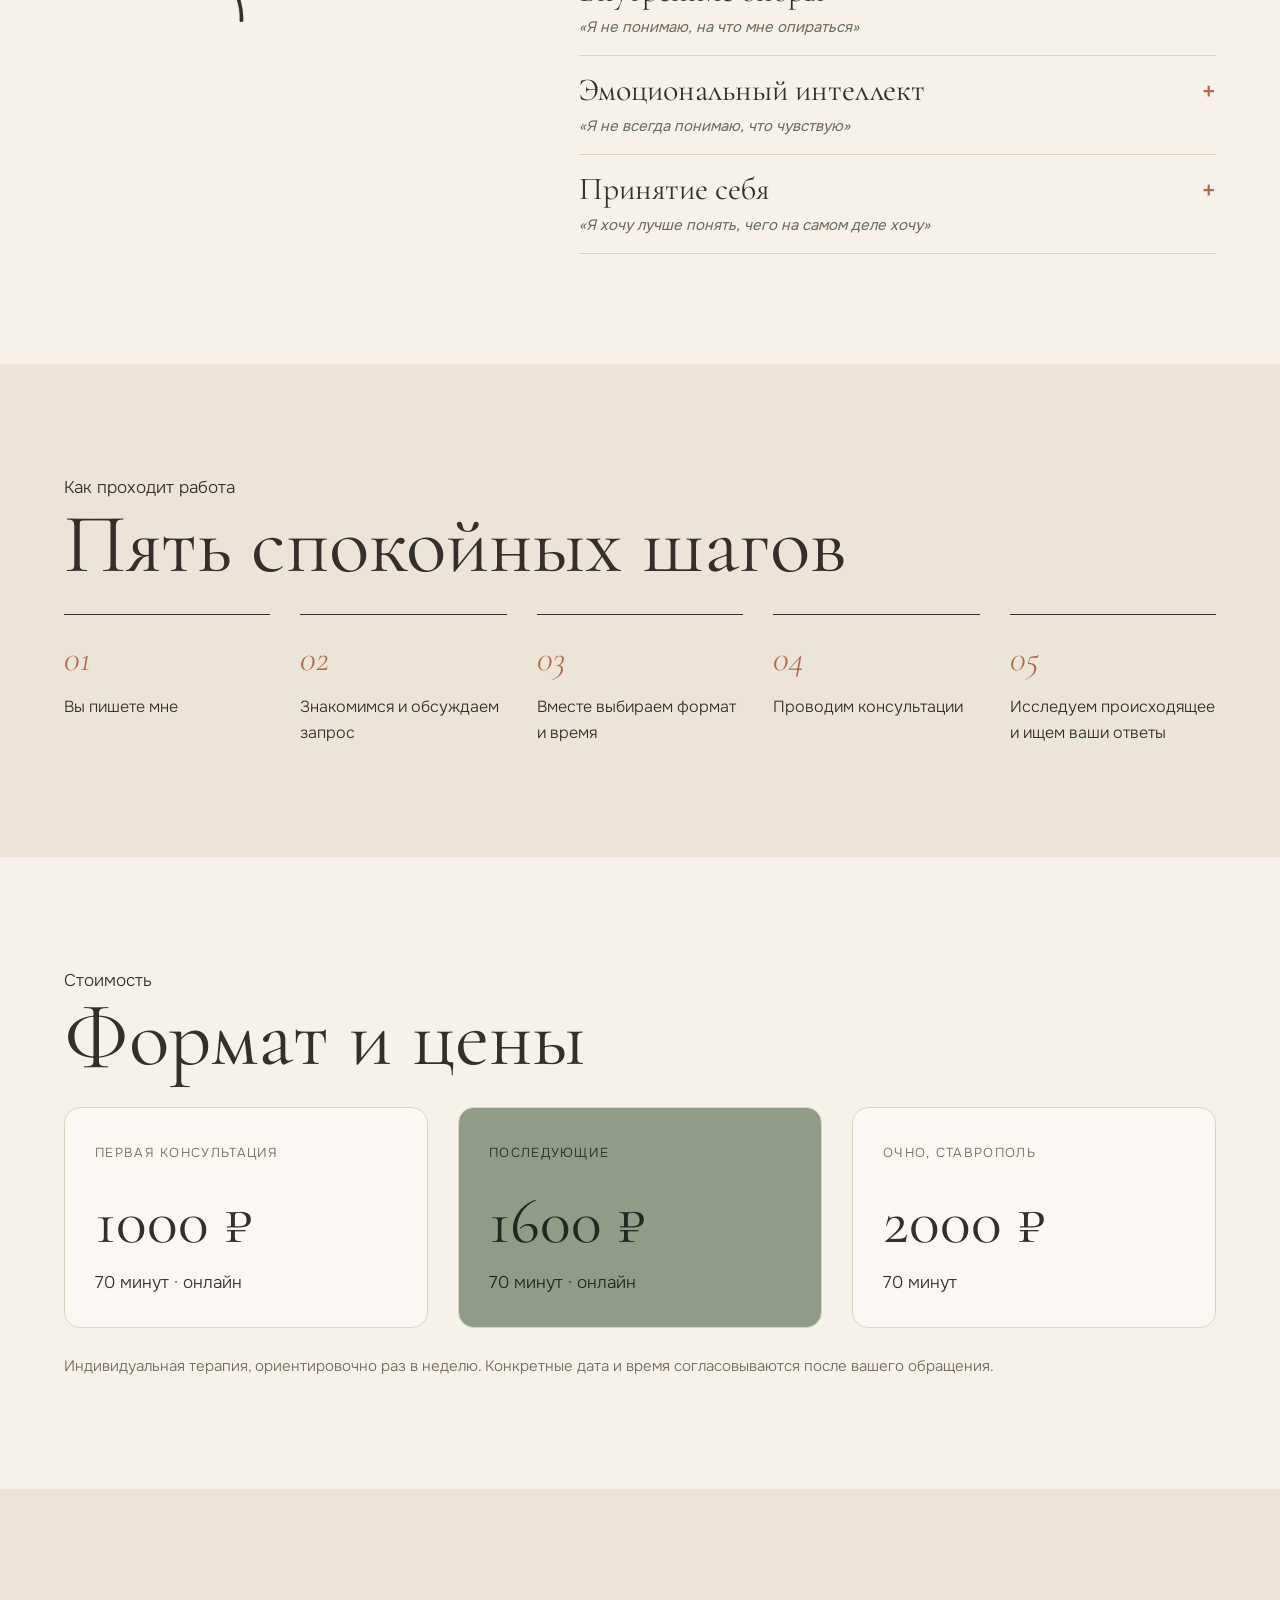
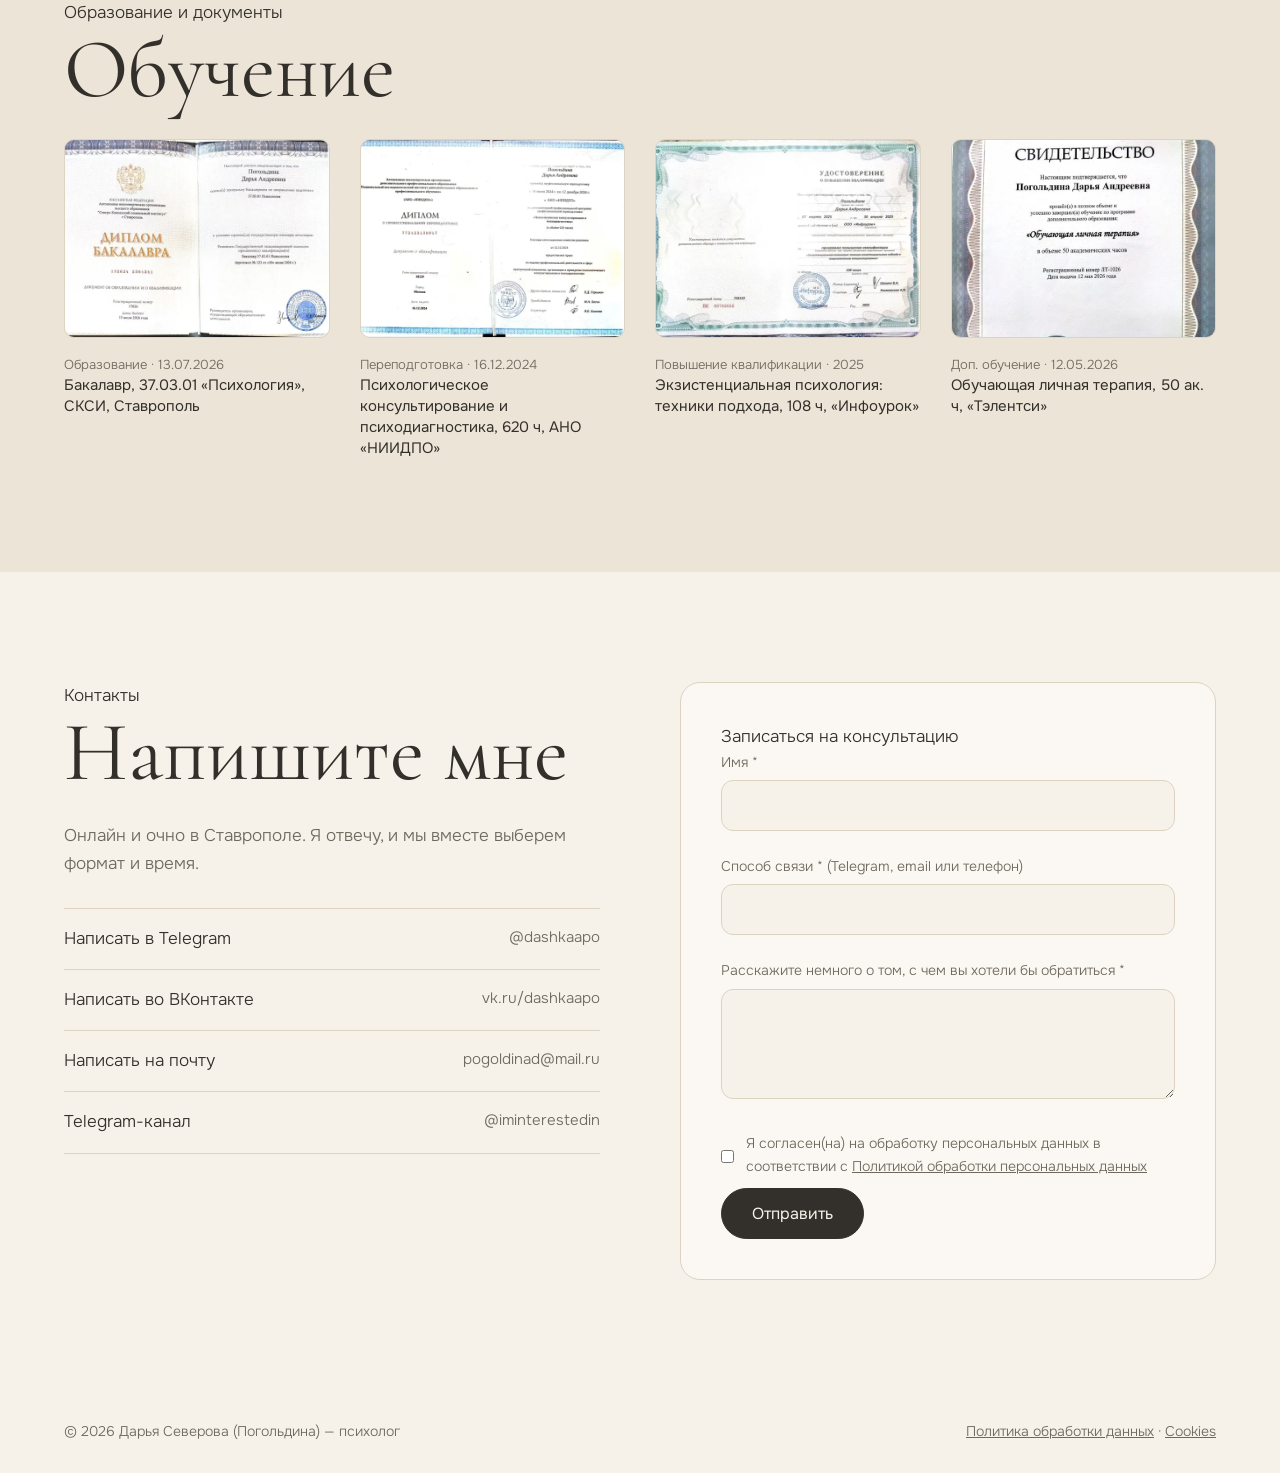
==== commit d3941c6a: "Add files via upload" ====
--- a/index.html
+++ b/index.html
@@ -3,24 +3,35 @@
   <head>
     <meta charset="utf-8" />
     <meta name="viewport" content="width=device-width,initial-scale=1" />
-    <title>Психолог Северова Дарья - официальный сайт</title>
+    <meta name="theme-color" content="#f6f1e9" />
+    <script>
+      document.documentElement.classList.add("js");
+    </script>
+    <title>Психолог в Ставрополе и онлайн — Дарья Северова</title>
     <meta
       name="description"
-      content="Индивидуальные консультации психолога очно в Ставрополе и онлайн. Бережный подход, помощь в кризисных ситуациях. 
-      Стоимость первой встречи — 1000 ₽. Подробнее на сайте."
+      content="Индивидуальные консультации психолога очно в Ставрополе и онлайн. Бережный подход, помощь в кризисных ситуациях. Стоимость первой встречи — 1000 ₽."
     />
     <link rel="canonical" href="https://daryaseverova.github.io/" />
     <meta property="og:url" content="https://daryaseverova.github.io/" />
+    <meta property="og:site_name" content="Дарья Северова — психолог" />
     <meta
       property="og:image"
-      content="https://daryaseverova.github.io/img/portrait-main.png"
+      content="https://daryaseverova.github.io/img/og-image.jpg"
     />
+    <meta property="og:image:type" content="image/jpeg" />
+    <meta property="og:image:width" content="1200" />
+    <meta property="og:image:height" content="630" />
+    <meta
+      property="og:image:alt"
+      content="Дарья Северова, психолог. Консультации в Ставрополе и онлайн"
+    />
+    <meta name="twitter:card" content="summary_large_image" />
     <meta property="og:locale" content="ru_RU" />
-    <meta property="og:title" content="Дарья Северова — психолог" />
+    <meta property="og:title" content="Психолог в Ставрополе и онлайн — Дарья Северова" />
     <meta
       property="og:description"
-      content="Индивидуальные консультации психолога очно в Ставрополе и онлайн. Бережный подход, помощь в кризисных ситуациях. 
-      Стоимость первой встречи — 1000 ₽. Подробнее на сайте."
+      content="Индивидуальные консультации психолога очно в Ставрополе и онлайн. Бережный подход, помощь в кризисных ситуациях. Стоимость первой встречи — 1000 ₽."
     />
     <meta property="og:type" content="website" />
     <script type="application/ld+json">
@@ -41,7 +52,7 @@
             "alternateName": "Дарья Погольдина",
             "jobTitle": "Психолог",
             "url": "https://daryaseverova.github.io/",
-            "image": "https://daryaseverova.github.io/img/portrait-main.png",
+            "image": "https://daryaseverova.github.io/img/portrait-main.jpg",
             "email": "mailto:pogoldinad@mail.ru",
             "workLocation": {
               "@type": "Place",
@@ -64,6 +75,52 @@
               "https://vk.ru/dashkaapo",
               "https://t.me/iminterestedin"
             ]
+          },
+          {
+            "@type": "ProfessionalService",
+            "@id": "https://daryaseverova.github.io/#service",
+            "name": "Психолог Дарья Северова",
+            "description": "Индивидуальные консультации психолога, экзистенциальный подход. Очно в Ставрополе и онлайн.",
+            "url": "https://daryaseverova.github.io/",
+            "image": "https://daryaseverova.github.io/img/og-image.jpg",
+            "email": "mailto:pogoldinad@mail.ru",
+            "founder": { "@id": "https://daryaseverova.github.io/#person" },
+            "address": {
+              "@type": "PostalAddress",
+              "addressLocality": "Ставрополь",
+              "addressCountry": "RU"
+            },
+            "areaServed": [
+              { "@type": "City", "name": "Ставрополь" },
+              { "@type": "Country", "name": "Россия" }
+            ],
+            "availableLanguage": "ru",
+            "priceRange": "1000–2000 ₽",
+            "sameAs": [
+              "https://t.me/dashkaapo",
+              "https://vk.ru/dashkaapo",
+              "https://t.me/iminterestedin"
+            ],
+            "makesOffer": [
+              {
+                "@type": "Offer",
+                "name": "Первая консультация, 70 минут, онлайн",
+                "price": "1000",
+                "priceCurrency": "RUB"
+              },
+              {
+                "@type": "Offer",
+                "name": "Консультация, 70 минут, онлайн",
+                "price": "1600",
+                "priceCurrency": "RUB"
+              },
+              {
+                "@type": "Offer",
+                "name": "Консультация, 70 минут, очно в Ставрополе",
+                "price": "2000",
+                "priceCurrency": "RUB"
+              }
+            ]
           }
         ]
       }
@@ -71,6 +128,27 @@
     <link rel="icon" href="/favicon.svg" type="image/svg+xml" />
     <link rel="icon" href="/favicon.ico" sizes="48x48" />
     <link rel="apple-touch-icon" href="/apple-touch-icon.png" />
+    <link
+      rel="preload"
+      href="css/fonts/Onest-VariableFont_wght.woff"
+      as="font"
+      type="font/woff"
+      crossorigin
+    />
+    <link
+      rel="preload"
+      href="css/fonts/CormorantGaramond-VariableFont_wght.woff"
+      as="font"
+      type="font/woff"
+      crossorigin
+    />
+    <link
+      rel="preload"
+      href="css/fonts/CormorantGaramond-Italic-VariableFont_wght.woff"
+      as="font"
+      type="font/woff"
+      crossorigin
+    />
     <link rel="stylesheet" href="css/style.css" />
   </head>
 
@@ -78,10 +156,15 @@
     <header>
       <div class="wrap">
         <a class="logo" href="#top">Дарья Северова</a>
-        <button class="burger" aria-label="Меню" aria-expanded="false">
+        <button
+          class="burger"
+          aria-label="Меню"
+          aria-expanded="false"
+          aria-controls="site-nav"
+        >
           ☰
         </button>
-        <nav aria-label="Основная">
+        <nav id="site-nav" aria-label="Основная">
           <a href="#about">Обо мне</a><a href="#approach">Подход</a
           ><a href="#requests">Запросы</a><a href="#price">Стоимость</a
           ><a href="#education">Образование</a><a href="#contacts">Контакты</a
@@ -93,9 +176,11 @@
       <section class="hero">
         <div class="wrap">
           <div>
-            <h1>Дарья Северова</h1>
-            <p class="maiden">(Погольдина)</p>
-            <p class="role">психолог</p>
+            <h1>
+              Дарья Северова
+              <span class="maiden">(Погольдина)</span>
+              <span class="role">психолог</span>
+            </h1>
             <p class="lead">
               Пространство, где можно спокойно исследовать свои чувства,
               отношения, ценности и смыслы — вместе, без готовых ответов.
@@ -106,7 +191,20 @@
             </div>
           </div>
           <div class="arch">
-            <img src="img/portrait-main.png" alt="Дарья Северова, психолог" />
+            <img
+              src="img/portrait-main-660.webp"
+              srcset="
+                img/portrait-main-440.webp  440w,
+                img/portrait-main-660.webp  660w,
+                img/portrait-main-920.webp  920w
+              "
+              sizes="(max-width: 760px) 220px, 460px"
+              width="920"
+              height="1224"
+              fetchpriority="high"
+              decoding="async"
+              alt="Дарья Северова, психолог"
+            />
           </div>
         </div>
       </section>
@@ -119,14 +217,20 @@
           <div class="ph rv">
             <img
               class="big"
-              src="img/portrait-smile.jpg"
+              src="img/portrait-smile.webp"
+              width="960"
+              height="1280"
               alt="Дарья улыбается"
               loading="lazy"
+              decoding="async"
             /><img
               class="small"
-              src="img/portrait-flower.jpg"
+              src="img/portrait-flower.webp"
+              width="480"
+              height="720"
               alt="Дарья рядом с сухими цветами"
               loading="lazy"
+              decoding="async"
             />
           </div>
           <div class="rv">
@@ -201,125 +305,192 @@
             </p>
             <img
               class="ill"
-              src="img/botanical.png"
+              src="img/botanical.webp"
               alt=""
-              width="800"
-              height="1443"
+              width="680"
+              height="1227"
               loading="lazy"
+              decoding="async"
             />
           </div>
           <div class="acc rv">
             <div class="acc-item">
-              <button aria-expanded="false">
-                <h3>Тревожность</h3>
-                <em>«Я постоянно тревожусь и не могу расслабиться»</em
-                ><span class="plus" aria-hidden="true">+</span>
-              </button>
-              <p class="more">
+              <h3>
+                <button
+                  id="acc-b1"
+                  aria-expanded="false"
+                  aria-controls="acc-p1"
+                >
+                  <span class="t">Тревожность</span>
+                  <em>«Я постоянно тревожусь и не могу расслабиться»</em>
+                  <span class="plus" aria-hidden="true">+</span>
+                </button>
+              </h3>
+              <p class="more" id="acc-p1">
                 Можно разобраться, что стоит за напряжением, и найти опоры,
                 которые подходят именно вам.
               </p>
             </div>
             <div class="acc-item">
-              <button aria-expanded="false">
-                <h3>Отношения</h3>
-                <em>«Мне тяжело быть близким и оставаться собой»</em
-                ><span class="plus" aria-hidden="true">+</span>
-              </button>
-              <p class="more">
+              <h3>
+                <button
+                  id="acc-b2"
+                  aria-expanded="false"
+                  aria-controls="acc-p2"
+                >
+                  <span class="t">Отношения</span>
+                  <em>«Мне тяжело быть близким и оставаться собой»</em>
+                  <span class="plus" aria-hidden="true">+</span>
+                </button>
+              </h3>
+              <p class="more" id="acc-p2">
                 Исследуем, как вы строите близость, чего хотите и чего боитесь в
                 отношениях.
               </p>
             </div>
             <div class="acc-item">
-              <button aria-expanded="false">
-                <h3>Выгорание</h3>
-                <em>«Мне кажется, что я живу на автомате»</em
-                ><span class="plus" aria-hidden="true">+</span>
-              </button>
-              <p class="more">
+              <h3>
+                <button
+                  id="acc-b3"
+                  aria-expanded="false"
+                  aria-controls="acc-p3"
+                >
+                  <span class="t">Выгорание</span>
+                  <em>«Мне кажется, что я живу на автомате»</em>
+                  <span class="plus" aria-hidden="true">+</span>
+                </button>
+              </h3>
+              <p class="more" id="acc-p3">
                 Смотрим на усталость, ресурсы и на то, что для вас действительно
                 важно.
               </p>
             </div>
             <div class="acc-item">
-              <button aria-expanded="false">
-                <h3>Самооценка</h3>
-                <em>«Я постоянно сомневаюсь в себе»</em
-                ><span class="plus" aria-hidden="true">+</span>
-              </button>
-              <p class="more">
+              <h3>
+                <button
+                  id="acc-b4"
+                  aria-expanded="false"
+                  aria-controls="acc-p4"
+                >
+                  <span class="t">Самооценка</span>
+                  <em>«Я постоянно сомневаюсь в себе»</em>
+                  <span class="plus" aria-hidden="true">+</span>
+                </button>
+              </h3>
+              <p class="more" id="acc-p4">
                 Присматриваемся к внутреннему голосу и учимся опираться на
                 собственный взгляд.
               </p>
             </div>
             <div class="acc-item">
-              <button aria-expanded="false">
-                <h3>Вина и стыд</h3>
-                <em>«Я чувствую вину, даже когда ничего не сделал(а)»</em
-                ><span class="plus" aria-hidden="true">+</span>
-              </button>
-              <p class="more">
+              <h3>
+                <button
+                  id="acc-b5"
+                  aria-expanded="false"
+                  aria-controls="acc-p5"
+                >
+                  <span class="t">Вина и стыд</span>
+                  <em>«Я чувствую вину, даже когда ничего не сделал(а)»</em>
+                  <span class="plus" aria-hidden="true">+</span>
+                </button>
+              </h3>
+              <p class="more" id="acc-p5">
                 Бережно исследуем эти чувства и то, откуда они приходят.
               </p>
             </div>
             <div class="acc-item">
-              <button aria-expanded="false">
-                <h3>Сепарация</h3>
-                <em>«Мне сложно принимать решения без одобрения родителей»</em
-                ><span class="plus" aria-hidden="true">+</span>
-              </button>
-              <p class="more">
+              <h3>
+                <button
+                  id="acc-b6"
+                  aria-expanded="false"
+                  aria-controls="acc-p6"
+                >
+                  <span class="t">Сепарация</span>
+                  <em>«Мне сложно принимать решения без одобрения родителей»</em>
+                  <span class="plus" aria-hidden="true">+</span>
+                </button>
+              </h3>
+              <p class="more" id="acc-p6">
                 Ищем свою позицию во взрослых отношениях с семьёй.
               </p>
             </div>
             <div class="acc-item">
-              <button aria-expanded="false">
-                <h3>Личные границы</h3>
-                <em>«Мне трудно говорить «нет»»</em
-                ><span class="plus" aria-hidden="true">+</span>
-              </button>
-              <p class="more">
+              <h3>
+                <button
+                  id="acc-b7"
+                  aria-expanded="false"
+                  aria-controls="acc-p7"
+                >
+                  <span class="t">Личные границы</span>
+                  <em>«Мне трудно говорить «нет»»</em>
+                  <span class="plus" aria-hidden="true">+</span>
+                </button>
+              </h3>
+              <p class="more" id="acc-p7">
                 Понимаем, где ваши границы и что мешает их обозначать.
               </p>
             </div>
             <div class="acc-item">
-              <button aria-expanded="false">
-                <h3>Перфекционизм</h3>
-                <em>«Если не идеально — лучше вообще не начинать»</em
-                ><span class="plus" aria-hidden="true">+</span>
-              </button>
-              <p class="more">
+              <h3>
+                <button
+                  id="acc-b8"
+                  aria-expanded="false"
+                  aria-controls="acc-p8"
+                >
+                  <span class="t">Перфекционизм</span>
+                  <em>«Если не идеально — лучше вообще не начинать»</em>
+                  <span class="plus" aria-hidden="true">+</span>
+                </button>
+              </h3>
+              <p class="more" id="acc-p8">
                 Смотрим, какие требования к себе вы держите и чему они служат.
               </p>
             </div>
             <div class="acc-item">
-              <button aria-expanded="false">
-                <h3>Внутренние опоры</h3>
-                <em>«Я не понимаю, на что мне опираться»</em
-                ><span class="plus" aria-hidden="true">+</span>
-              </button>
-              <p class="more">
+              <h3>
+                <button
+                  id="acc-b9"
+                  aria-expanded="false"
+                  aria-controls="acc-p9"
+                >
+                  <span class="t">Внутренние опоры</span>
+                  <em>«Я не понимаю, на что мне опираться»</em>
+                  <span class="plus" aria-hidden="true">+</span>
+                </button>
+              </h3>
+              <p class="more" id="acc-p9">
                 Вместе ищем ваши ценности, ресурсы и точки опоры.
               </p>
             </div>
             <div class="acc-item">
-              <button aria-expanded="false">
-                <h3>Эмоциональный интеллект</h3>
-                <em>«Я не всегда понимаю, что чувствую»</em
-                ><span class="plus" aria-hidden="true">+</span>
-              </button>
-              <p class="more">
+              <h3>
+                <button
+                  id="acc-b10"
+                  aria-expanded="false"
+                  aria-controls="acc-p10"
+                >
+                  <span class="t">Эмоциональный интеллект</span>
+                  <em>«Я не всегда понимаю, что чувствую»</em>
+                  <span class="plus" aria-hidden="true">+</span>
+                </button>
+              </h3>
+              <p class="more" id="acc-p10">
                 Учимся замечать, называть и проживать свои чувства.
               </p>
             </div>
             <div class="acc-item">
-              <button aria-expanded="false">
-                <h3>Принятие себя</h3>
-                <em>«Я хочу лучше понять, чего на самом деле хочу»</em
-                ><span class="plus" aria-hidden="true">+</span>
-              </button>
-              <p class="more">
+              <h3>
+                <button
+                  id="acc-b11"
+                  aria-expanded="false"
+                  aria-controls="acc-p11"
+                >
+                  <span class="t">Принятие себя</span>
+                  <em>«Я хочу лучше понять, чего на самом деле хочу»</em>
+                  <span class="plus" aria-hidden="true">+</span>
+                </button>
+              </h3>
+              <p class="more" id="acc-p11">
                 Исследуем желания, ценности и собственные ответы.
               </p>
             </div>
@@ -370,9 +541,12 @@
               <button
                 class="doc"
                 data-cap="Бакалавр, 37.03.01 «Психология», СКСИ, Ставрополь"
+                data-full="img/diploma-1-bachelor.webp"
               >
                 <img
-                  src="img/diploma-1-bachelor.jpg"
+                  src="img/thumbs/diploma-1-bachelor.webp"
+                  width="640"
+                  height="450"
                   alt="Диплом бакалавра"
                   loading="lazy"
                 /><small>Образование · 13.07.2026</small
@@ -383,9 +557,12 @@
               <button
                 class="doc"
                 data-cap="Психологическое консультирование и психодиагностика, 620 ч, АНО «НИИДПО»"
+                data-full="img/diploma-2-retraining.webp"
               >
                 <img
-                  src="img/diploma-2-retraining.jpg"
+                  src="img/thumbs/diploma-2-retraining.webp"
+                  width="640"
+                  height="448"
                   alt="Диплом о профессиональной переподготовке"
                   loading="lazy"
                 /><small>Переподготовка · 16.12.2024</small
@@ -399,9 +576,12 @@
               <button
                 class="doc"
                 data-cap="Экзистенциальная психология: техники подхода, 108 ч, «Инфоурок»"
+                data-full="img/diploma-3-existential.webp"
               >
                 <img
-                  src="img/diploma-3-existential.jpg"
+                  src="img/thumbs/diploma-3-existential.webp"
+                  width="640"
+                  height="450"
                   alt="Удостоверение о повышении квалификации"
                   loading="lazy"
                 /><small>Повышение квалификации · 2025</small
@@ -415,9 +595,12 @@
               <button
                 class="doc"
                 data-cap="Обучающая личная терапия, 50 ак. ч, «Тэлентси»"
+                data-full="img/diploma-4-therapy.webp"
               >
                 <img
-                  src="img/diploma-4-therapy.jpg"
+                  src="img/thumbs/diploma-4-therapy.webp"
+                  width="640"
+                  height="905"
                   alt="Свидетельство об обучении"
                   loading="lazy"
                 /><small>Доп. обучение · 12.05.2026</small
@@ -457,17 +640,23 @@
           <form id="form" class="rv" novalidate>
             <p class="eyebrow">Записаться на консультацию</p>
             <label for="n">Имя *</label
-            ><input id="n" type="text" autocomplete="name" required />
-            <p class="err" data-for="n"></p>
+            ><input
+              id="n"
+              type="text"
+              autocomplete="name"
+              required
+              aria-describedby="e-n"
+            />
+            <p class="err" id="e-n" data-for="n" aria-live="polite"></p>
             <label for="c">Способ связи * (Telegram, email или телефон)</label
-            ><input id="c" type="text" required />
-            <p class="err" data-for="c"></p>
+            ><input id="c" type="text" required aria-describedby="e-c" />
+            <p class="err" id="e-c" data-for="c" aria-live="polite"></p>
             <label for="m"
               >Расскажите немного о том, с чем вы хотели бы обратиться *</label
-            ><textarea id="m" required></textarea>
-            <p class="err" data-for="m"></p>
+            ><textarea id="m" required aria-describedby="e-m"></textarea>
+            <p class="err" id="e-m" data-for="m" aria-live="polite"></p>
             <div class="consent">
-              <input id="k" type="checkbox" required /><label
+              <input id="k" type="checkbox" required aria-describedby="e-k" /><label
                 for="k"
                 style="margin: 0"
                 >Я согласен(на) на обработку персональных данных в соответствии
@@ -477,7 +666,7 @@
                 ></label
               >
             </div>
-            <p class="err" data-for="k"></p>
+            <p class="err" id="e-k" data-for="k" aria-live="polite"></p>
             <button class="btn fill" type="submit">Отправить</button>
             <p class="ok" id="ok" role="status">
               Спасибо за обращение. Дарья свяжется с вами, и вместе вы
--- a/css/style.css
+++ b/css/style.css
@@ -3,7 +3,7 @@
   font-style: normal;
   font-weight: 300 700;
   font-display: swap;
-  src: url("fonts/CormorantGaramond-VariableFont_wght.ttf") format("truetype");
+  src: url("fonts/CormorantGaramond-VariableFont_wght.woff") format("woff");
 }
 
 @font-face {
@@ -11,8 +11,8 @@
   font-style: italic;
   font-weight: 300 700;
   font-display: swap;
-  src: url("fonts/CormorantGaramond-Italic-VariableFont_wght.ttf")
-    format("truetype");
+  src: url("fonts/CormorantGaramond-Italic-VariableFont_wght.woff")
+    format("woff");
 }
 
 @font-face {
@@ -20,7 +20,7 @@
   font-style: normal;
   font-weight: 100 900;
   font-display: swap;
-  src: url("fonts/Onest-VariableFont_wght.ttf") format("truetype");
+  src: url("fonts/Onest-VariableFont_wght.woff") format("woff");
 }
 
 :root {
@@ -32,6 +32,7 @@
   --mute: #6f685d;
   --sage: #8f9d86;
   --terra: #b0674c;
+  --terra-d: #a15a40;
   --serif: "Cormorant Garamond", Georgia, serif;
   --sans: "Onest", system-ui, sans-serif;
 }
@@ -56,6 +57,7 @@
 img {
   display: block;
   max-width: 100%;
+  height: auto;
 }
 
 a {
@@ -113,8 +115,8 @@
 }
 
 .btn:hover {
-  background: var(--terra);
-  border-color: var(--terra);
+  background: var(--terra-d);
+  border-color: var(--terra-d);
   color: #fff;
 }
 
@@ -151,7 +153,7 @@
 }
 
 nav a:hover {
-  color: var(--terra);
+  color: var(--terra-d);
 }
 
 nav .btn {
@@ -190,13 +192,18 @@
   line-height: 0.95;
 }
 
-.maiden {
+.hero h1 .maiden {
+  display: block;
+  font-family: var(--sans);
+  font-weight: 300;
+  line-height: 1.65;
   font-size: 22px;
   color: var(--mute);
   margin: 8px 0 10px;
 }
 
 .role {
+  display: block;
   font: italic 300 clamp(38px, 5vw, 54px)/1 var(--serif);
   color: var(--terra);
   margin-bottom: 26px;
@@ -329,15 +336,6 @@
 .six span {
   font-size: 14px;
   color: var(--mute);
-}
-
-.banner {
-  margin-top: 36px;
-  width: 100%;
-  height: clamp(140px, 20vw, 220px);
-  object-fit: cover;
-  object-position: 50% 100%;
-  border-radius: 14px;
 }
 
 .req .wrap {
@@ -379,6 +377,13 @@
 }
 
 .acc h3 {
+  font-family: var(--sans);
+}
+
+.acc .t {
+  font-family: var(--serif);
+  font-weight: 400;
+  line-height: 1;
   font-size: clamp(26px, 3vw, 32px);
 }
 
@@ -460,7 +465,7 @@
 }
 
 .sage small {
-  color: #2f3a2b;
+  color: #1f2a1c;
 }
 
 .price strong {
@@ -647,8 +652,14 @@
 }
 
 .lb img.zoom {
-  transform: scale(1.9);
+  max-width: none;
+  max-height: none;
   cursor: zoom-out;
+}
+
+html.lb-open {
+  overflow: hidden;
+  scrollbar-gutter: stable;
 }
 
 .lb p {
@@ -682,7 +693,7 @@
   top: 50%;
 }
 
-.rv {
+.js .rv {
   opacity: 0;
   transform: translateY(18px);
   transition:
@@ -690,7 +701,7 @@
     transform 0.8s;
 }
 
-.rv.in {
+.js .rv.in {
   opacity: 1;
   transform: none;
 }
@@ -701,7 +712,7 @@
     scroll-behavior: auto !important;
   }
 
-  .rv {
+  .js .rv {
     opacity: 1;
     transform: none;
   }
@@ -736,6 +747,16 @@
   }
 }
 
+@media (min-width: 761px) and (max-width: 900px) {
+  nav {
+    gap: 14px;
+  }
+
+  nav .btn {
+    padding: 10px 16px;
+  }
+}
+
 .legal {
   max-width: 760px;
   padding: 80px 24px;
@@ -760,7 +781,7 @@
 }
 
 .legal a:not(.btn) {
-  color: var(--terra);
+  color: var(--terra-d);
 }
 
 @media (max-width: 760px) {
@@ -784,7 +805,7 @@
     --card: #fffaf3;
     --ink: #2b2a27;
     --mute: #6f6a60;
-    --acc: #6b7f5e;
+    --acc: #586b4d;
     --acc2: #e4e9dc;
     --line: #e3dccf;
     --btn-ink: #fff;
@@ -792,7 +813,6 @@
 
   html {
     scroll-padding-top: 64px;
-    overflow-x: hidden;
     width: 100%;
   }
 
@@ -938,10 +958,12 @@
     line-height: 1.1;
   }
 
-  .maiden {
+  .hero h1 .maiden {
     color: var(--mute);
     margin: 4px 0 2px;
     font-size: 16px;
+    font-weight: 400;
+    line-height: 1.55;
   }
 
   .role {
@@ -1113,7 +1135,7 @@
     text-align: left;
   }
 
-  .acc h3 {
+  .acc .t {
     font-family: var(--sans);
     font-size: 16px;
     font-weight: 600;
@@ -1237,6 +1259,10 @@
     text-align: right;
   }
 
+  .price.sage small {
+    opacity: .92;
+  }
+
   .pnote {
     font-size: 13px;
     color: var(--mute);
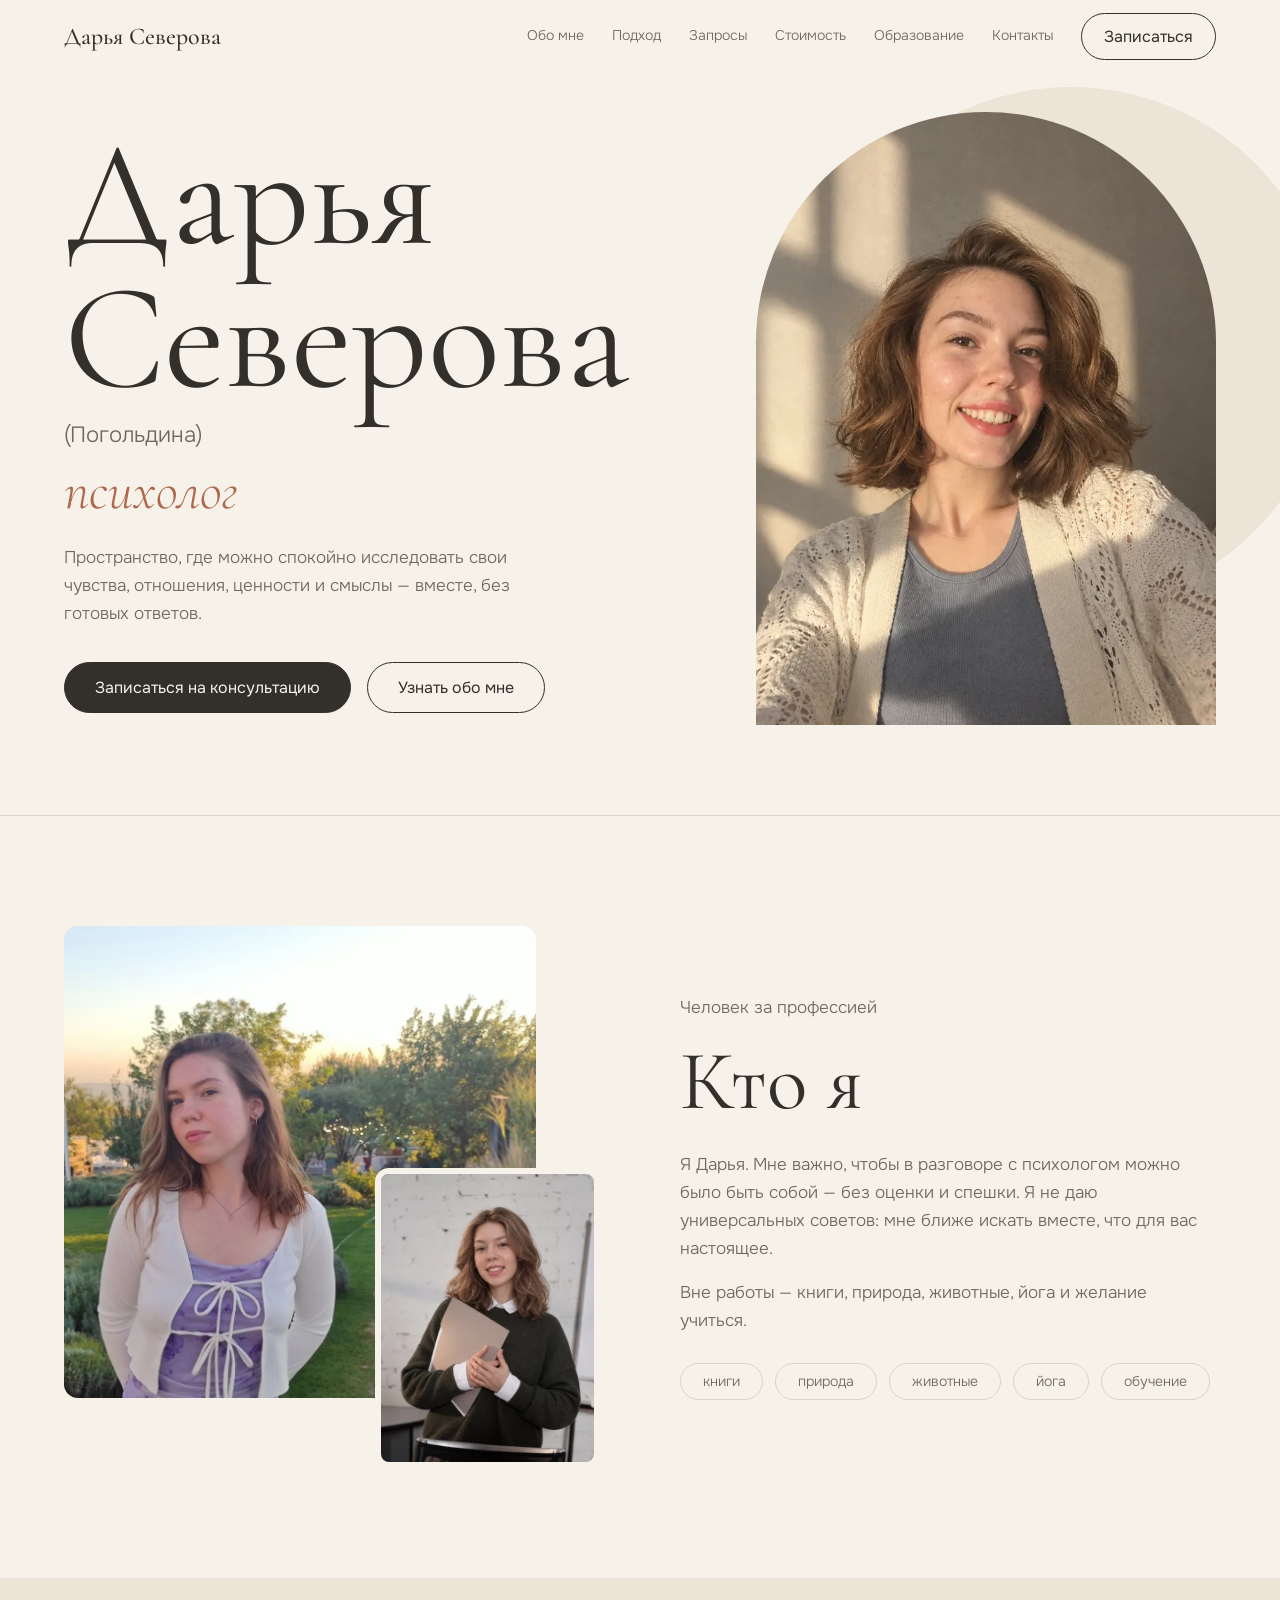
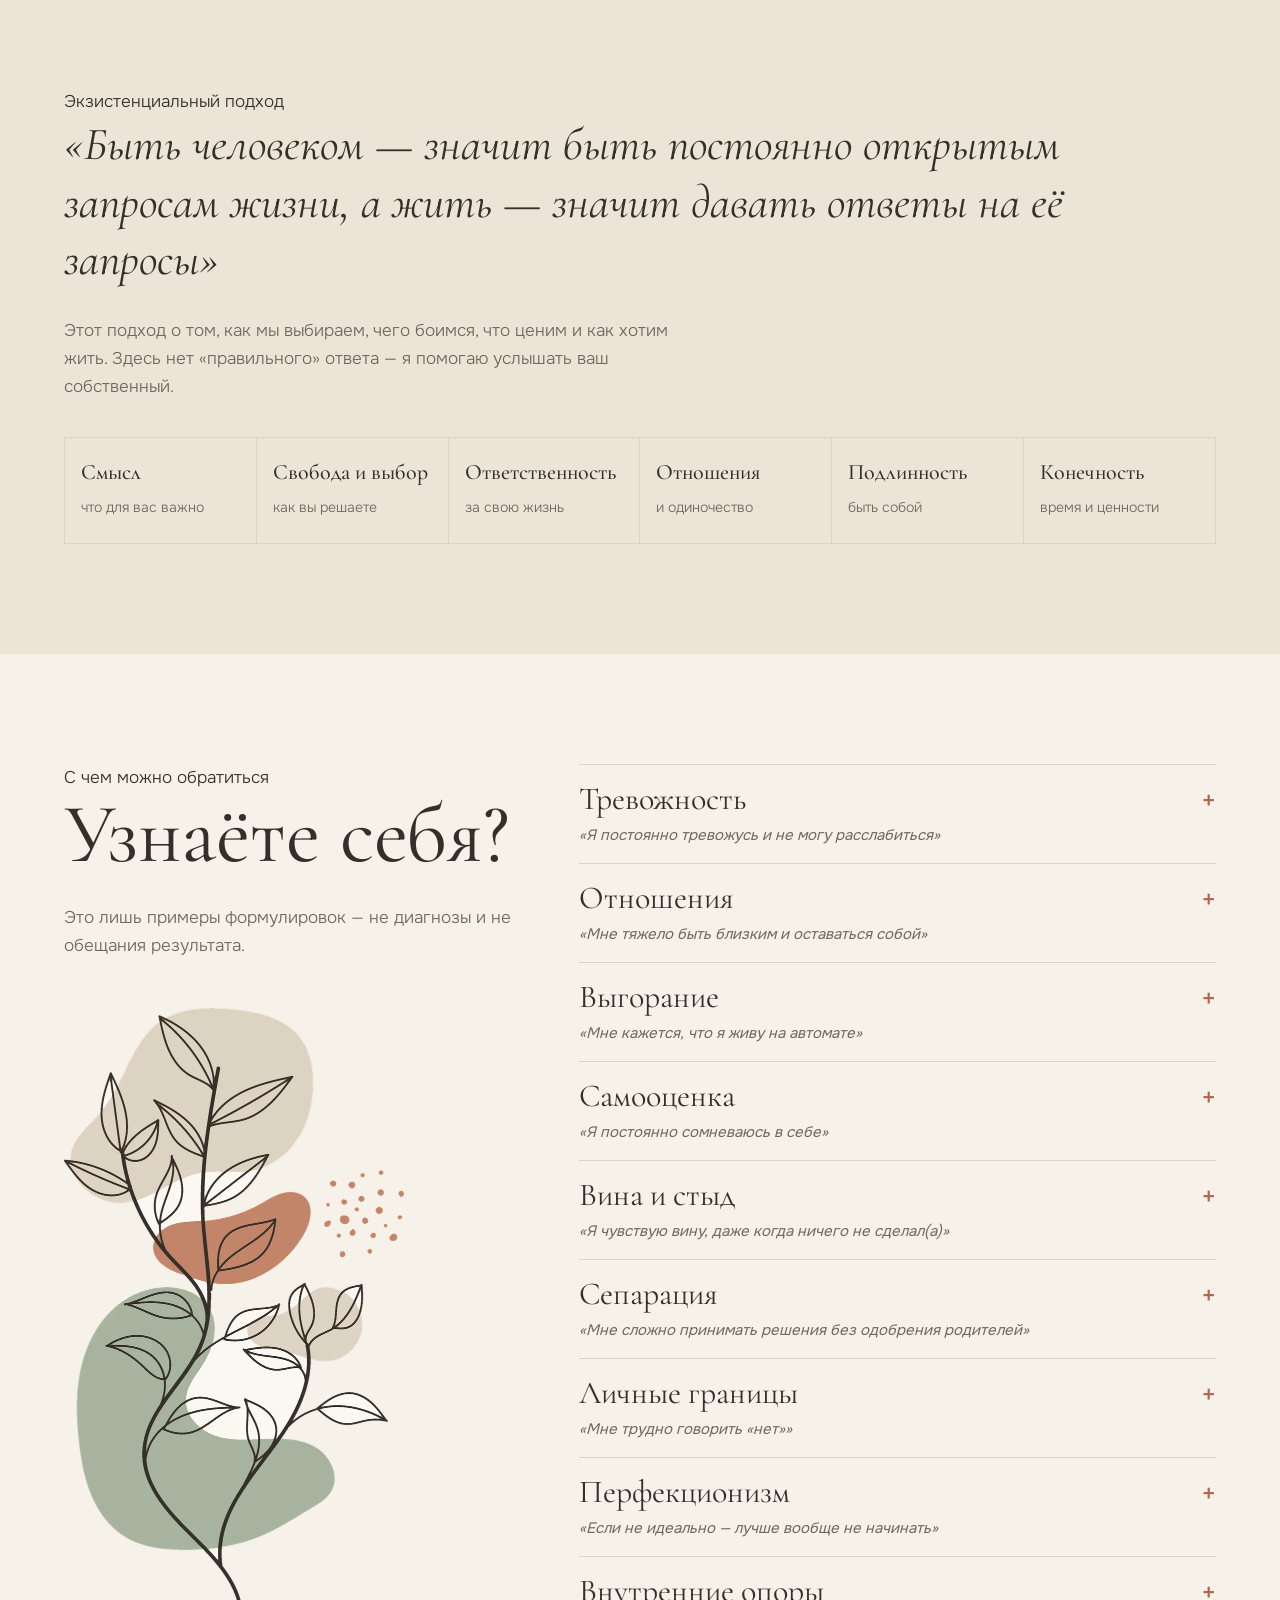
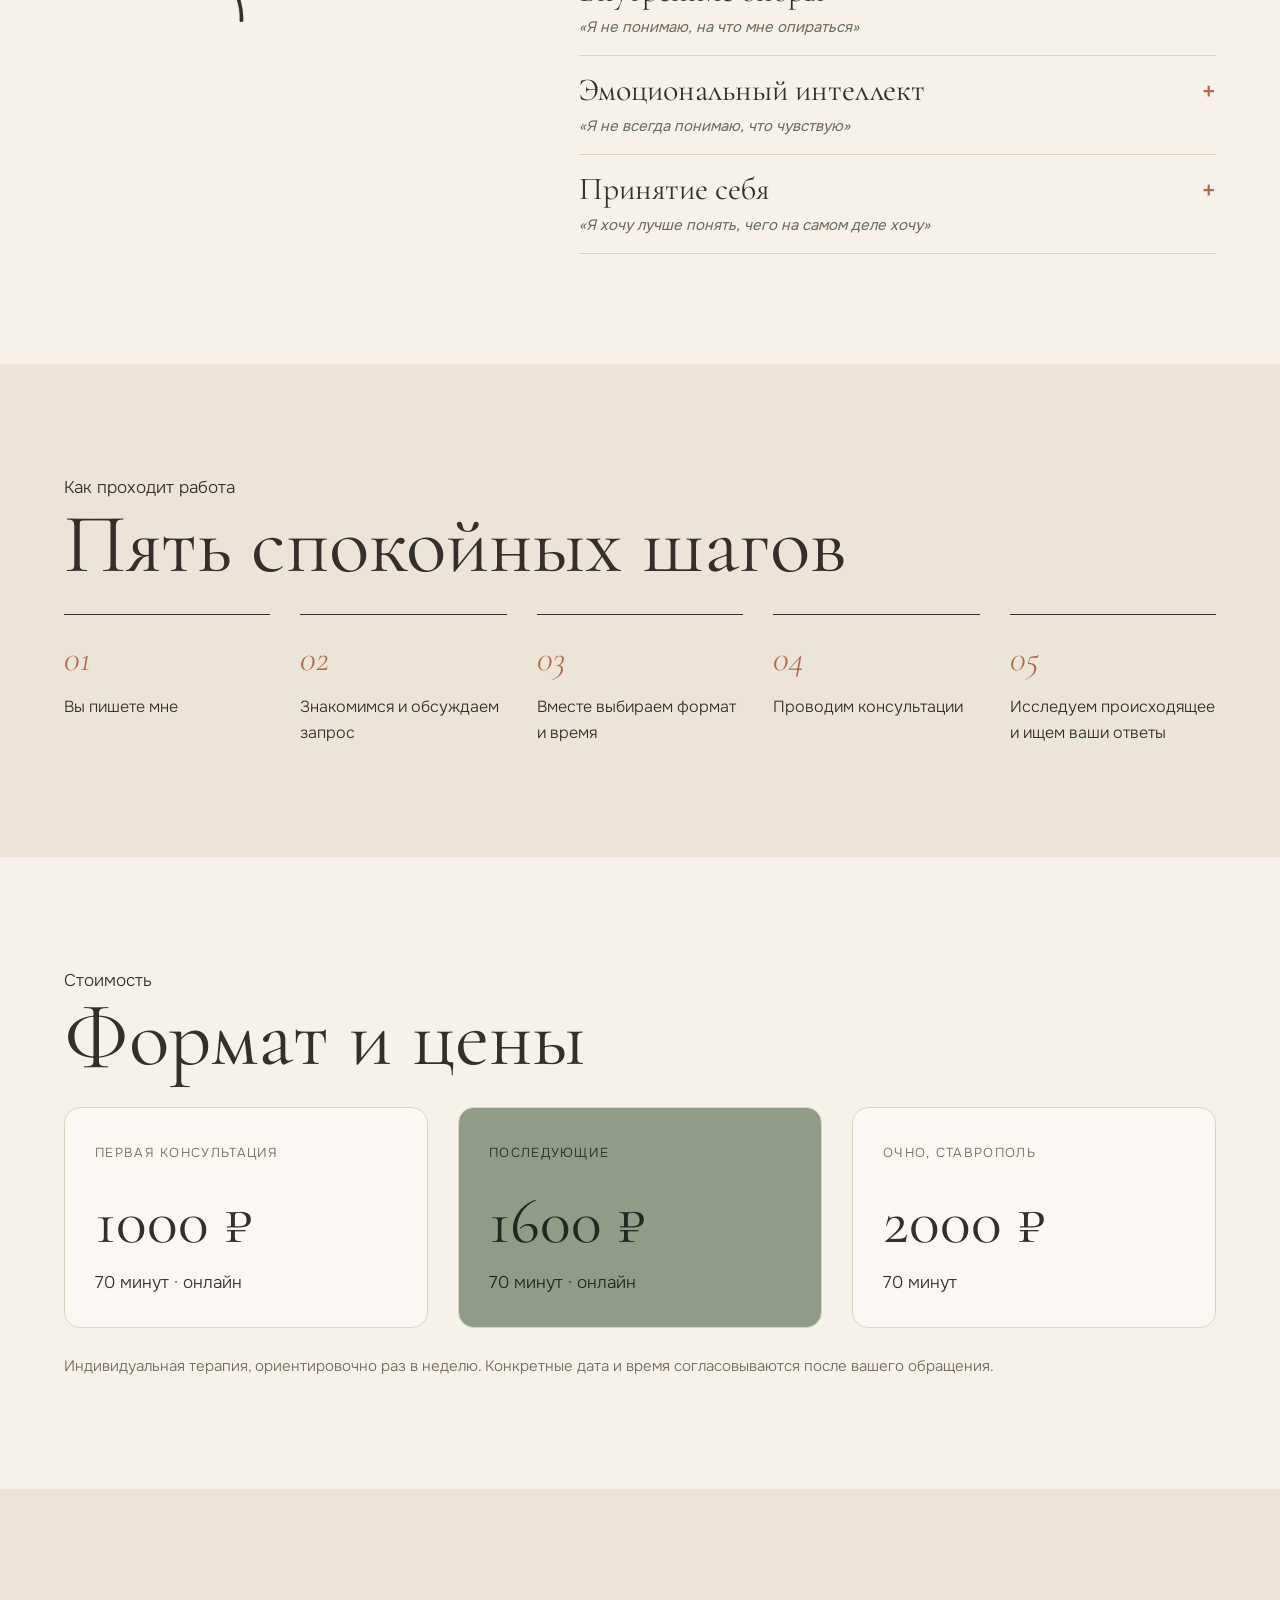
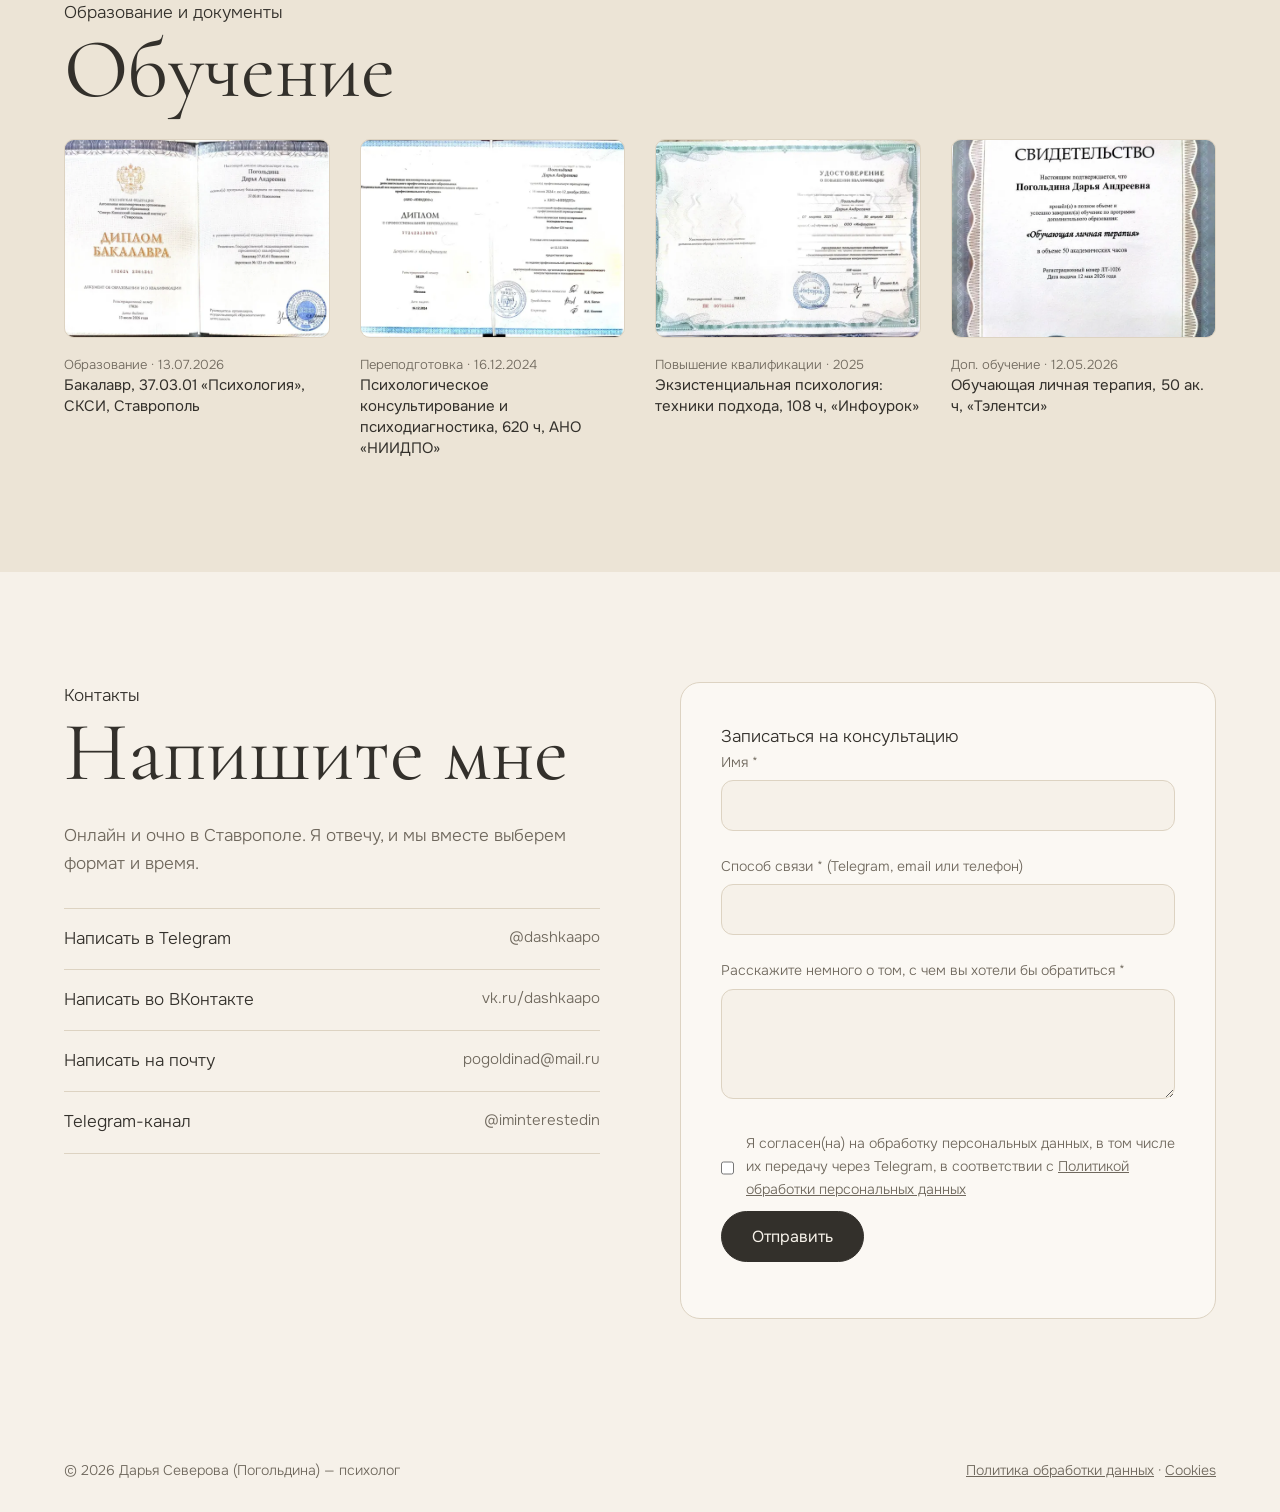
==== commit 5fd432f5: "Add files via upload" ====
--- a/index.html
+++ b/index.html
@@ -638,6 +638,10 @@
             </div>
           </div>
           <form id="form" class="rv" novalidate>
+            <div class="hp" aria-hidden="true">
+              <label for="w">Не заполняйте это поле</label>
+              <input id="w" type="text" name="website" tabindex="-1" autocomplete="off" />
+            </div>
             <p class="eyebrow">Записаться на консультацию</p>
             <label for="n">Имя *</label
             ><input
@@ -659,15 +663,16 @@
               <input id="k" type="checkbox" required aria-describedby="e-k" /><label
                 for="k"
                 style="margin: 0"
-                >Я согласен(на) на обработку персональных данных в соответствии
-                с
+                >Я согласен(на) на обработку персональных данных, в том числе их
+                передачу через Telegram, в соответствии с
                 <a href="/privacy"
                   >Политикой обработки персональных данных</a
                 ></label
               >
             </div>
             <p class="err" id="e-k" data-for="k" aria-live="polite"></p>
-            <button class="btn fill" type="submit">Отправить</button>
+            <button class="btn fill" type="submit" id="send">Отправить</button>
+            <p class="err" id="fail" role="alert" style="margin: 16px 0 0"></p>
             <p class="ok" id="ok" role="status">
               Спасибо за обращение. Дарья свяжется с вами, и вместе вы
               определите удобный формат и время встречи.
--- a/css/style.css
+++ b/css/style.css
@@ -599,6 +599,14 @@
   margin-top: 3px;
   flex: none;
   accent-color: var(--terra);
+}
+
+.hp {
+  position: absolute;
+  left: -9999px;
+  width: 1px;
+  height: 1px;
+  overflow: hidden;
 }
 
 .ok {
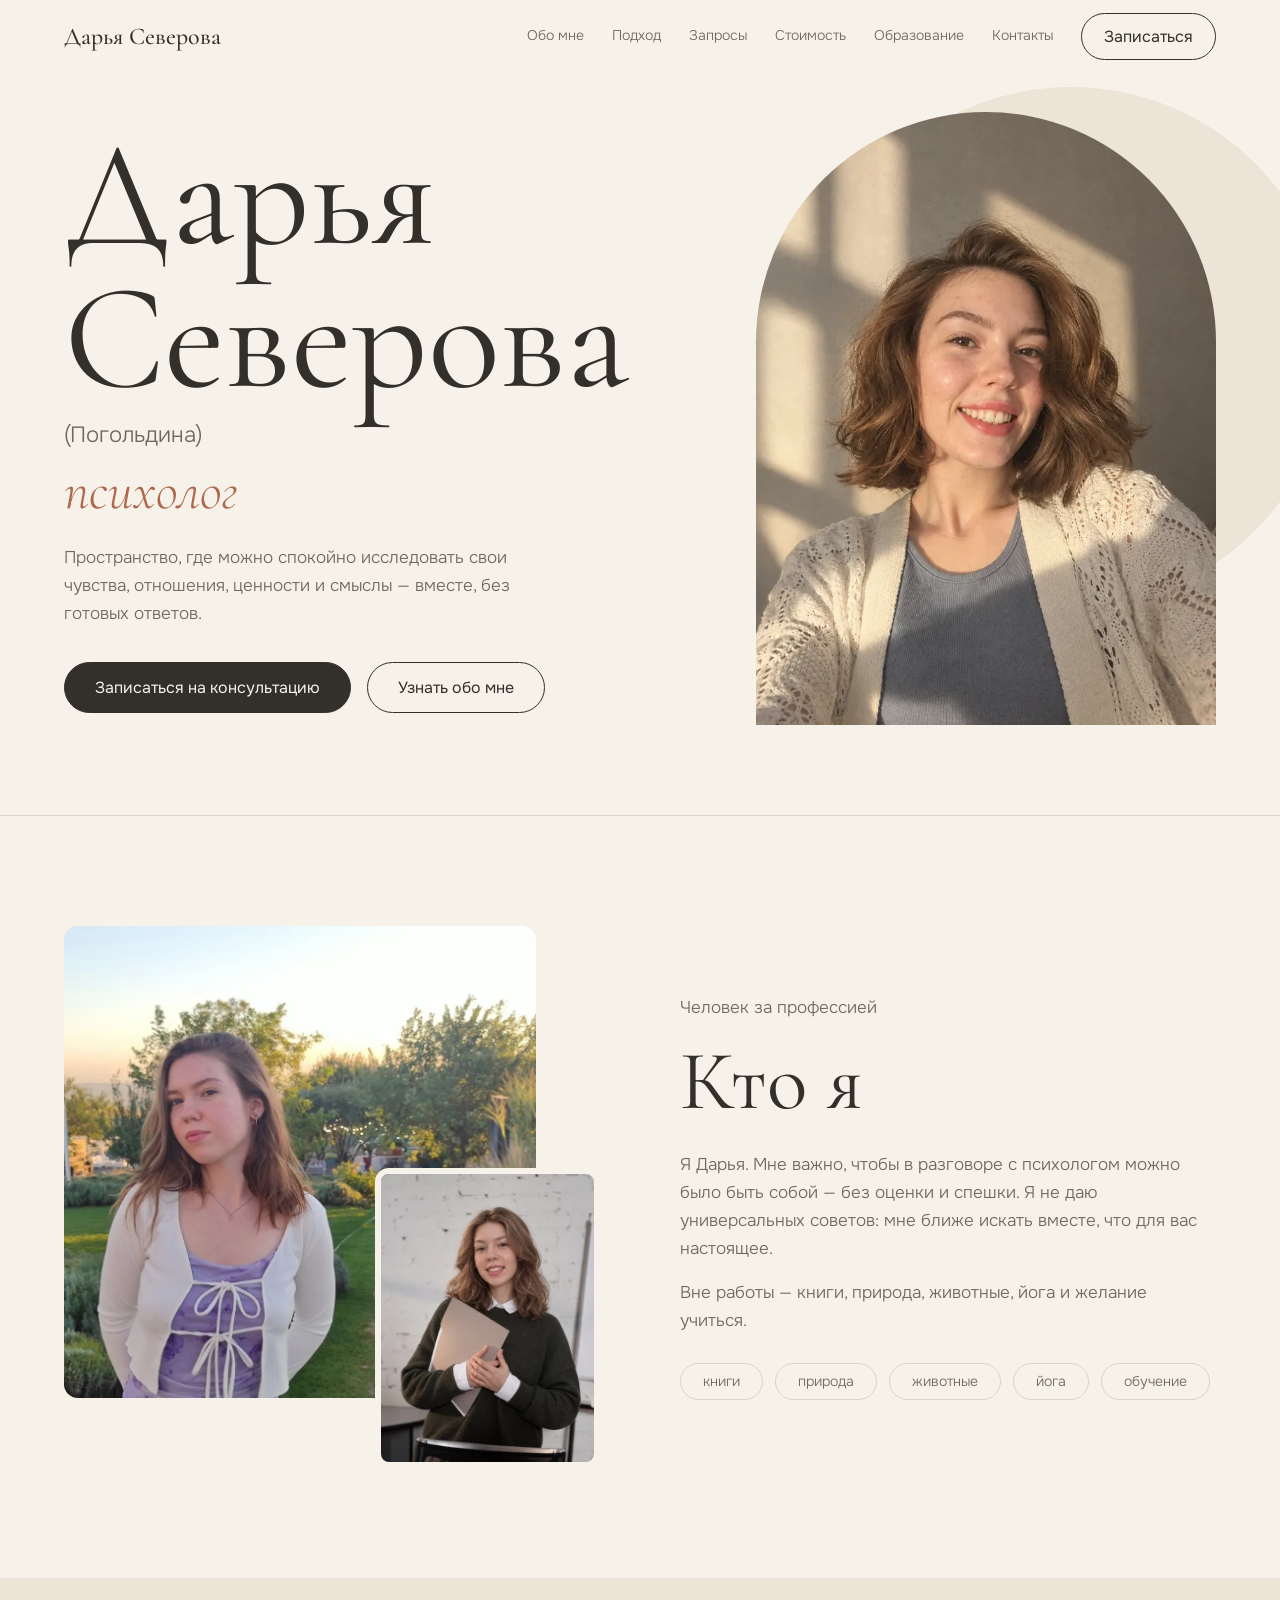
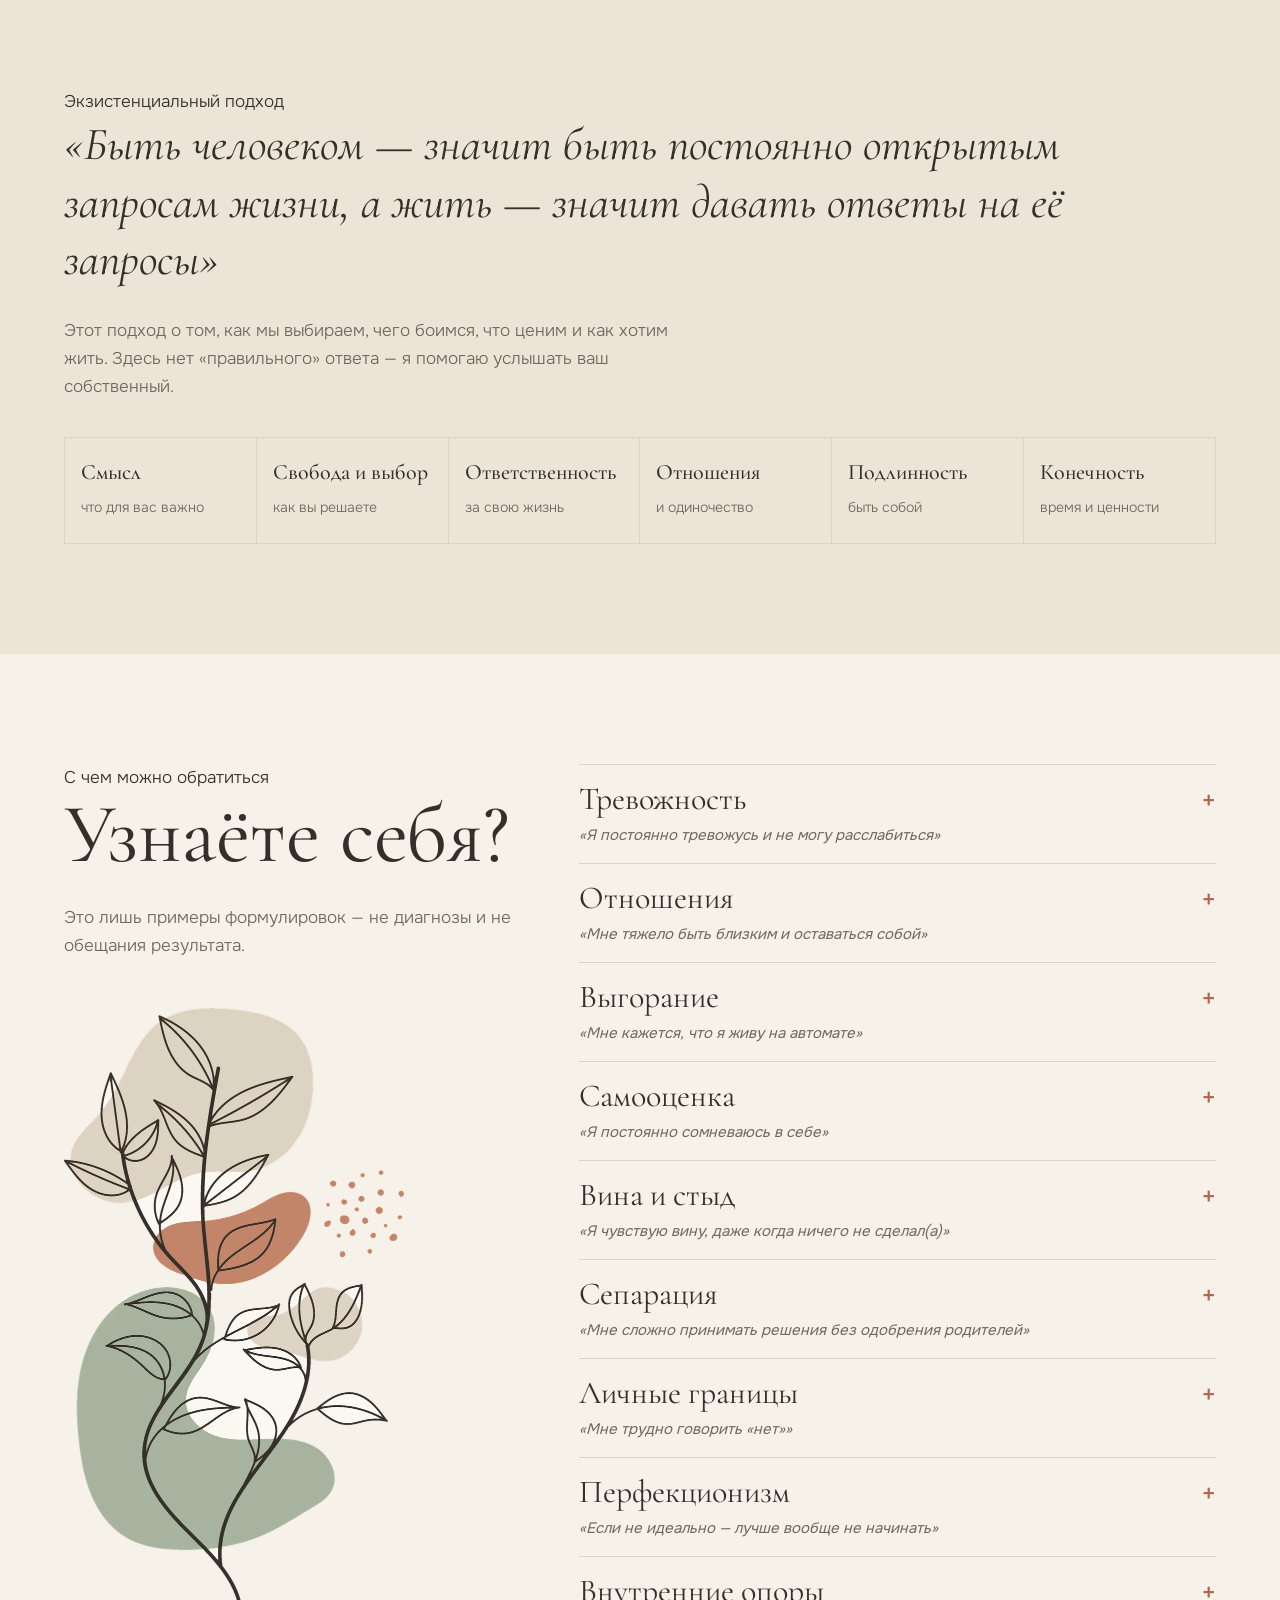
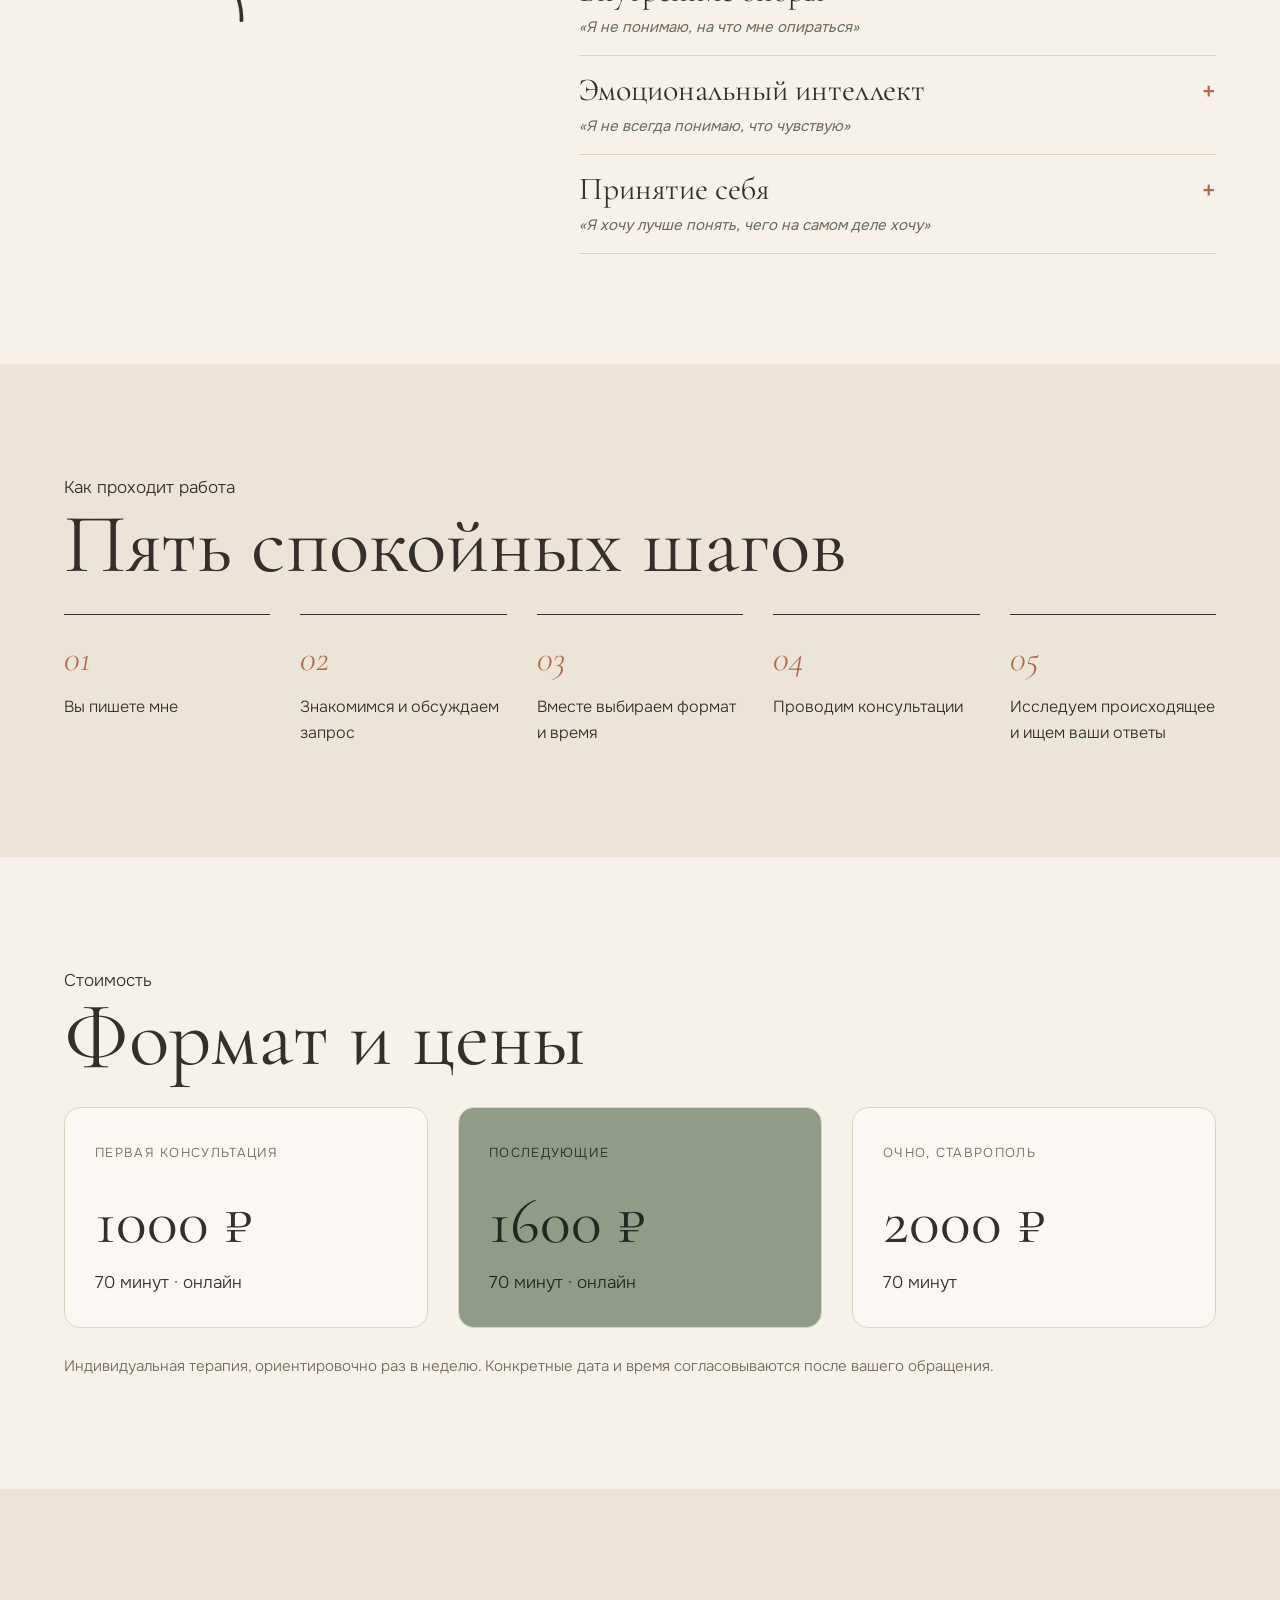
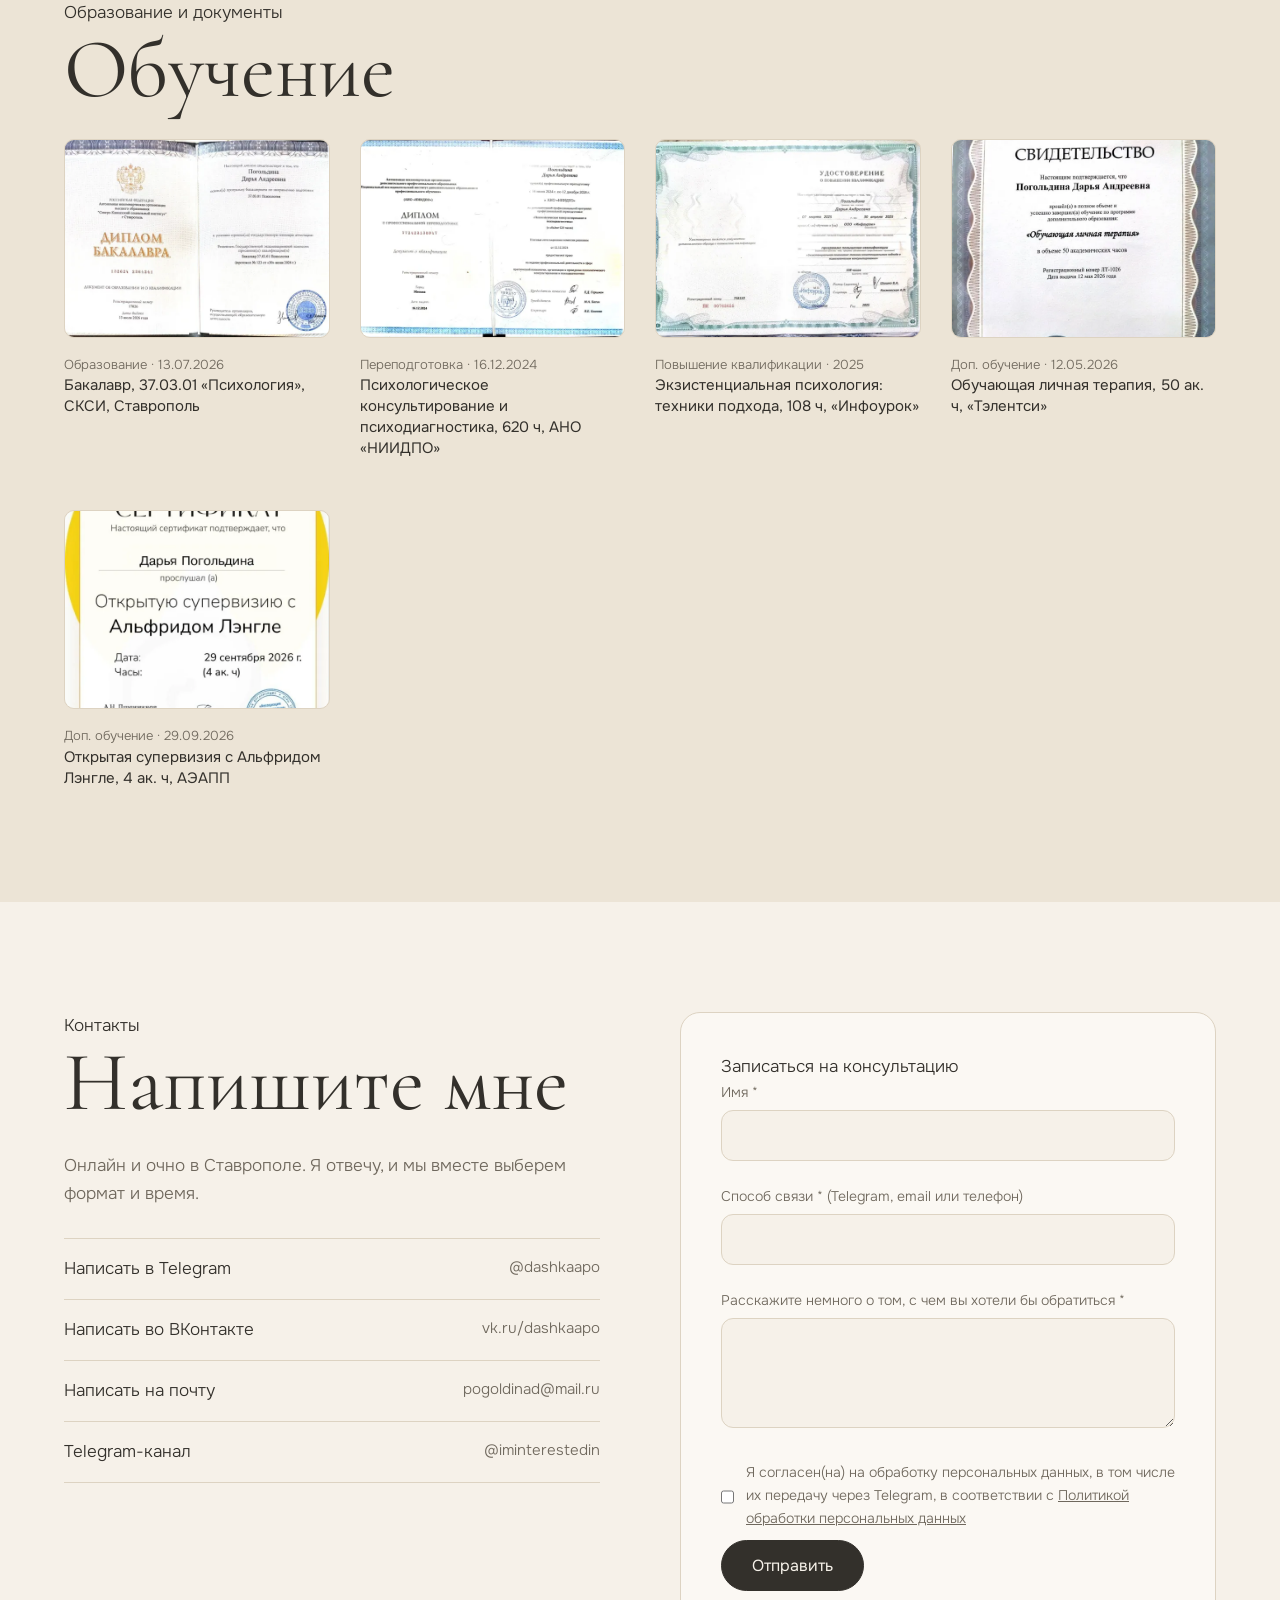
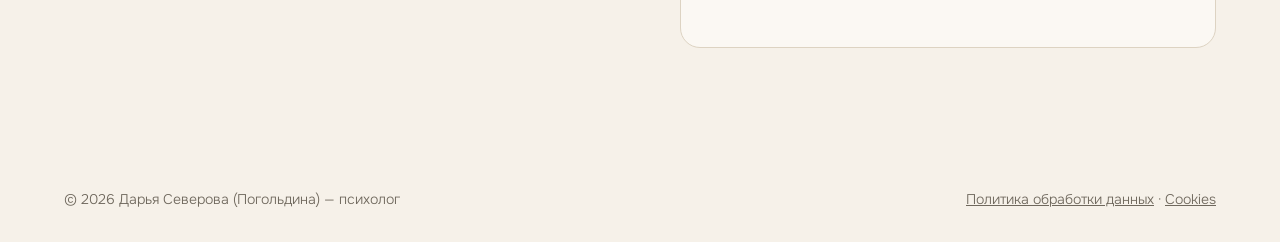
==== commit 2edb40b8: "Add files via upload" ====
--- a/index.html
+++ b/index.html
@@ -607,6 +607,22 @@
                 ><span>Обучающая личная терапия, 50 ак. ч, «Тэлентси»</span>
               </button>
             </li>
+            <li>
+              <button
+                class="doc"
+                data-cap="Открытая супервизия с Альфридом Лэнгле, 4 ак. ч, АЭАПП"
+                data-full="img/diploma-5-supervision.webp"
+              >
+                <img
+                  src="img/thumbs/diploma-5-supervision.webp"
+                  width="640"
+                  height="906"
+                  alt="Сертификат об участии в открытой супервизии"
+                  loading="lazy"
+                /><small>Доп. обучение · 29.09.2026</small
+                ><span>Открытая супервизия с Альфридом Лэнгле, 4 ак. ч, АЭАПП</span>
+              </button>
+            </li>
           </ul>
         </div>
       </section>
